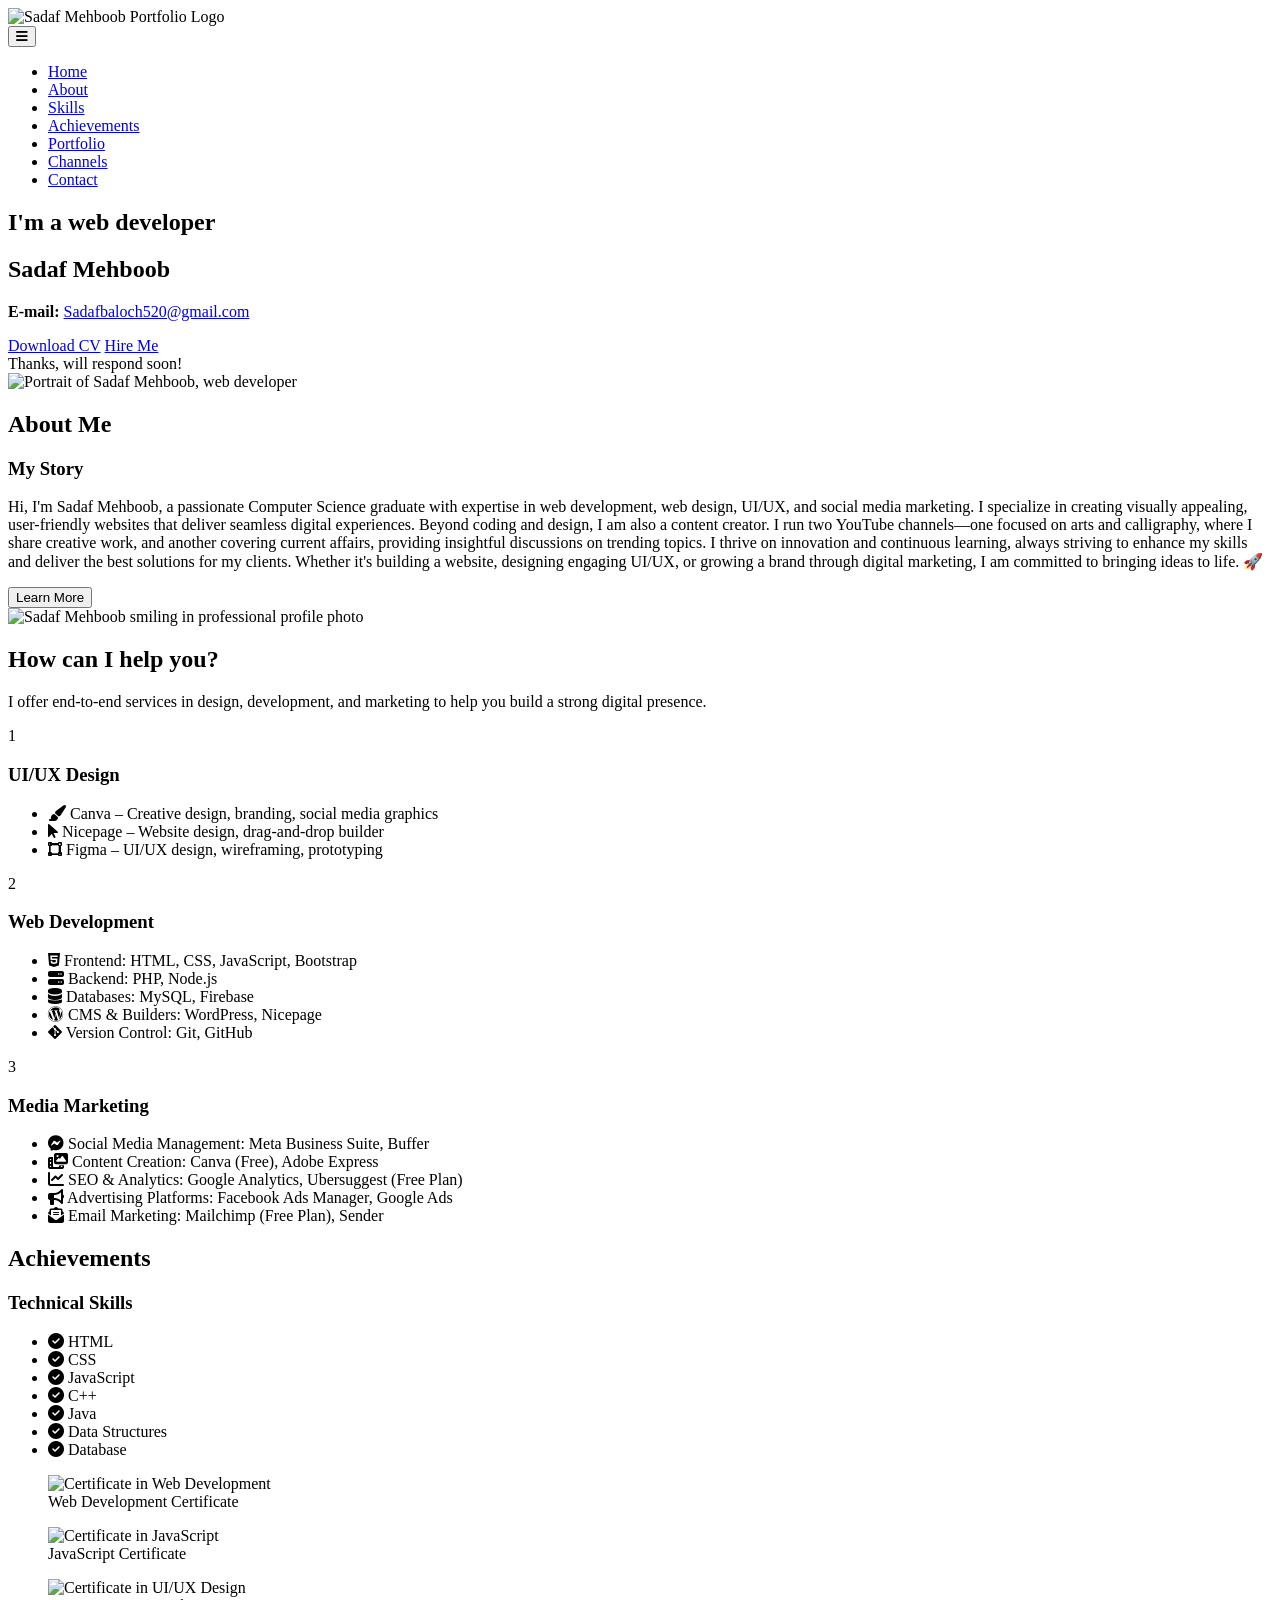
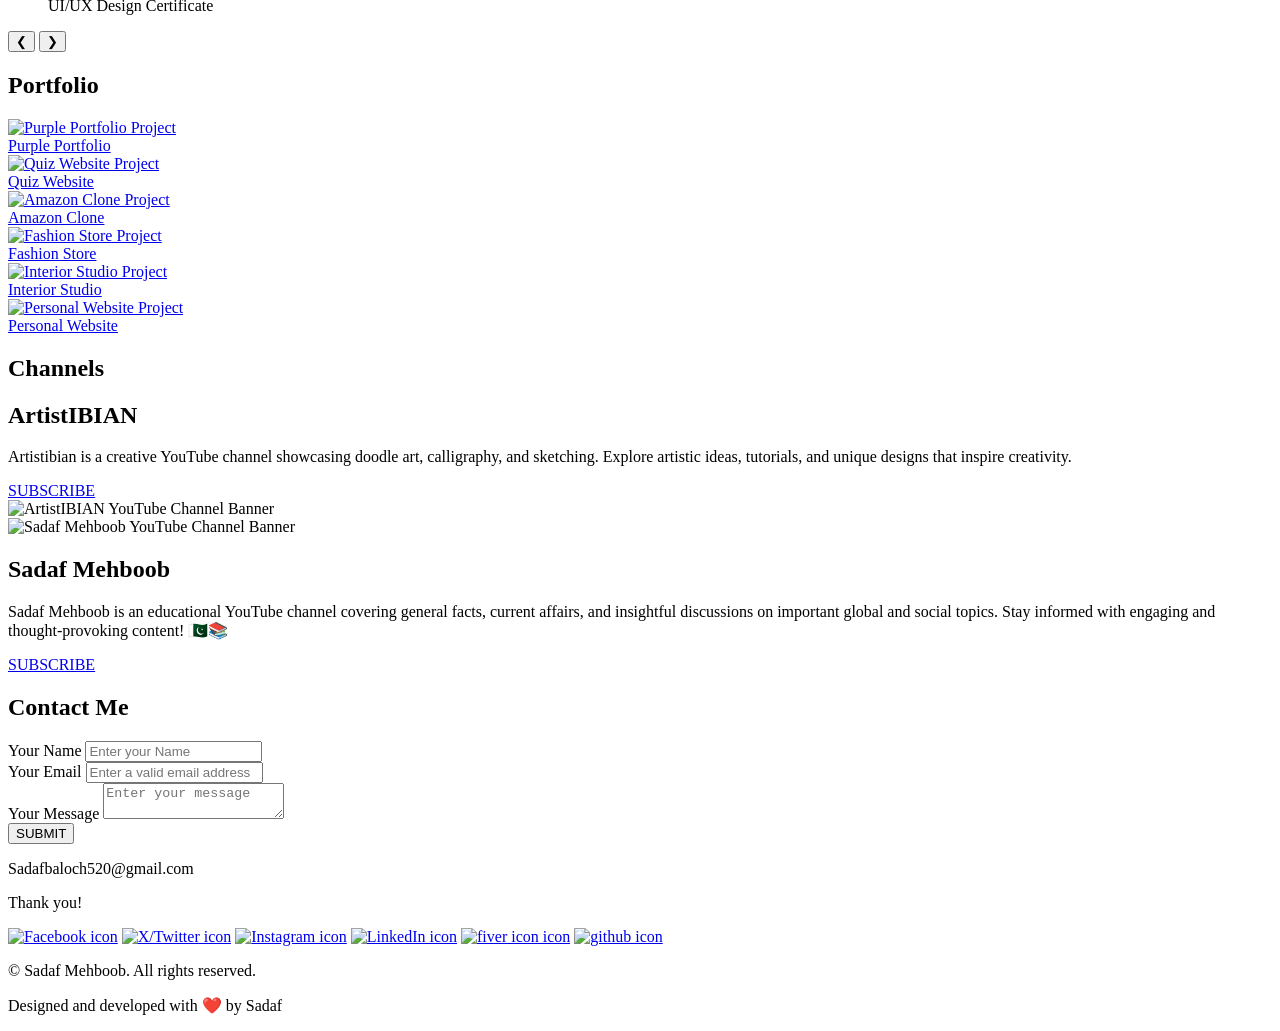
==== index.html @ 195a6747 "added index.html" ====
<!DOCTYPE html>
<html lang="en">
<head>
  <meta charset="UTF-8" />
  <meta name="viewport" content="width=device-width, initial-scale=1.0" />
  <meta name="description" content="Sadaf Mehboob's Portfolio - Web Developer & Content Creator">
  <title>Sadaf Mehboob | Web Developer Portfolio</title>
  <link rel="stylesheet" href="style.css" />
  <link rel="stylesheet" href="https://cdnjs.cloudflare.com/ajax/libs/font-awesome/6.5.0/css/all.min.css" />
  <script defer src="script.js"></script>
</head>


<body>

  <!-- Add this to your HTML (right before </body>) -->
<div class="sidebar-overlay" id="sidebarOverlay"></div>
  <header>
    <div class="logo">
      <img src="image/r1.png" alt="Sadaf Mehboob Portfolio Logo" />
    </div>

    <button class="menu-toggle" id="menu-toggle" aria-label="Toggle navigation menu">
      <i class="fas fa-bars" aria-hidden="true"></i>
    </button>

    <nav id="nav-menu" aria-label="Main navigation">
      <ul>
        <li><a href="#home">Home</a></li>
        <li><a href="#about">About</a></li>
        <li><a href="#service">Skills</a></li>
        <li><a href="#achievement">Achievements</a></li>
        <li><a href="#portfolio">Portfolio</a></li>
        <li><a href="#channels">Channels</a></li>
        <li><a href="#contact">Contact</a></li>
      </ul>
    </nav>
  </header>

  
  <main>
    <section class="home" id="home" aria-labelledby="home-heading">
      <div class="text">
        <h2 class="fade-in" id="home-heading">I'm a web developer</h2>
        <h1 class="slide-up">Sadaf Mehboob</h1>
        <p>
          <strong>E-mail:</strong>
          <a href="mailto:Sadafbaloch520@gmail.com">Sadafbaloch520@gmail.com</a>
        </p>
        <div class="buttons">
          <a href="https://drive.google.com/file/d/1F_ChG8HBXXWaFJiP2rU7dJ4JXoYZ5xSF/view?usp=drivesdk" class="btn" download aria-label="Download my CV">Download CV</a>
          <a href="mailto:Sadafbaloch520@gmail.com?subject=Hire Request&body=Hi Sadaf, I'd like to hire you!" class="btn" onclick="showThankYou()" aria-label="Hire me">Hire Me</a>
          <div class="thank-you-message" id="thankYouMessage" role="alert">Thanks, will respond soon!</div>
        </div>
      </div>
      <div class="image-container">
        <img src="image/sadaf3.jpg" alt="Portrait of Sadaf Mehboob, web developer" class="profile-img" />
      </div>
    </section>

    <section class="about-section" id="about" aria-labelledby="about-heading">
      <h2 id="about-heading">About Me</h2>
      <div class="about-container">
        <div class="about-text">
          <h3>My Story</h3>
          <p>
            Hi, I'm Sadaf Mehboob, a passionate Computer Science graduate with expertise in web development, web design, UI/UX, and social media marketing. 
            I specialize in creating visually appealing, user-friendly websites that deliver seamless digital experiences.
            Beyond coding and design, I am also a content creator. I run two YouTube channels—one focused on arts and calligraphy, where I share creative work, 
            and another covering current affairs, providing insightful discussions on trending topics.
            I thrive on innovation and continuous learning, always striving to enhance my skills and deliver the best solutions for my clients. 
            Whether it's building a website, designing engaging UI/UX, or growing a brand through digital marketing, 
            I am committed to bringing ideas to life. 🚀
          </p>
          <a href="learn.html" target="_blank" rel="noopener noreferrer">
            <button class="btn1" aria-expanded="false" aria-controls="more-about">Learn More</button>
          </a>
          <div id="more-about" hidden>
            <!-- Additional about content can go here -->
          </div>
        </div>

        <div class="image-container">
          <div class="blue-box" aria-hidden="true"></div>
          <div class="profile-image">
            <img src="image/sadaf4.jpg" alt="Sadaf Mehboob smiling in professional profile photo">
          </div>
        </div>
      </div>
    </section>

    <section class="services-section" id="service" aria-labelledby="services-heading">
      <h2 id="services-heading">How can I help you?</h2>
      <p>I offer end-to-end services in design, development, and marketing to help you build a strong digital presence.</p>
      <div class="services-container">
          
          <div class="service-box">
              <div class="service-number" aria-hidden="true">1</div>
              <div class="service-content">
                  <h3>UI/UX Design</h3>
                  <ul>
                      <li><i class="fas fa-paint-brush" aria-hidden="true"></i> Canva – Creative design, branding, social media graphics</li>
                      <li><i class="fas fa-mouse-pointer" aria-hidden="true"></i> Nicepage – Website design, drag-and-drop builder</li>
                      <li><i class="fas fa-vector-square" aria-hidden="true"></i> Figma – UI/UX design, wireframing, prototyping</li>
                  </ul>
              </div>
          </div>

          <div class="service-box">
              <div class="service-number" aria-hidden="true">2</div>
              <div class="service-content">
                  <h3>Web Development</h3>
                  <ul>
                      <li><i class="fab fa-html5" aria-hidden="true"></i> Frontend: HTML, CSS, JavaScript, Bootstrap</li>
                      <li><i class="fas fa-server" aria-hidden="true"></i> Backend: PHP, Node.js</li>
                      <li><i class="fas fa-database" aria-hidden="true"></i> Databases: MySQL, Firebase</li>
                      <li><i class="fab fa-wordpress" aria-hidden="true"></i> CMS & Builders: WordPress, Nicepage</li>
                      <li><i class="fab fa-git-alt" aria-hidden="true"></i> Version Control: Git, GitHub</li>
                  </ul>
              </div>
          </div>

          <div class="service-box">
              <div class="service-number" aria-hidden="true">3</div>
              <div class="service-content">
                  <h3>Media Marketing</h3>
                  <ul>
                      <li><i class="fab fa-facebook-messenger" aria-hidden="true"></i> Social Media Management: Meta Business Suite, Buffer</li>
                      <li><i class="fas fa-photo-video" aria-hidden="true"></i> Content Creation: Canva (Free), Adobe Express</li>
                      <li><i class="fas fa-chart-line" aria-hidden="true"></i> SEO & Analytics: Google Analytics, Ubersuggest (Free Plan)</li>
                      <li><i class="fas fa-bullhorn" aria-hidden="true"></i> Advertising Platforms: Facebook Ads Manager, Google Ads</li>
                      <li><i class="fas fa-envelope-open-text" aria-hidden="true"></i> Email Marketing: Mailchimp (Free Plan), Sender</li>
                  </ul>
              </div>
          </div>
      </div>
    </section>

    <section class="achievements-section" id="achievement" aria-labelledby="achievements-heading">
      <h2 id="achievements-heading">Achievements</h2>
      <div class="content">
        <div class="achievements-list">
          <h3>Technical Skills</h3>
          <ul>
            <li><i class="fas fa-check-circle" aria-hidden="true"></i> HTML</li>
            <li><i class="fas fa-check-circle" aria-hidden="true"></i> CSS</li>
            <li><i class="fas fa-check-circle" aria-hidden="true"></i> JavaScript</li>
            <li><i class="fas fa-check-circle" aria-hidden="true"></i> C++</li>
            <li><i class="fas fa-check-circle" aria-hidden="true"></i> Java</li>
            <li><i class="fas fa-check-circle" aria-hidden="true"></i> Data Structures</li>
            <li><i class="fas fa-check-circle" aria-hidden="true"></i> Database</li>
          </ul>
        </div>
        <div class="slider-container">
          <div class="slider">
            <figure>
              <img src="image/c1.jpg" class="slide" alt="Certificate in Web Development">
              <figcaption class="visually-hidden">Web Development Certificate</figcaption>
            </figure>
            <figure>
              <img src="image/c2.jpg" class="slide" alt="Certificate in JavaScript">
              <figcaption class="visually-hidden">JavaScript Certificate</figcaption>
            </figure>
            <figure>
              <img src="image/c7.jpg" class="slide" alt="Certificate in UI/UX Design">
              <figcaption class="visually-hidden">UI/UX Design Certificate</figcaption>
            </figure>
          </div>
          <button class="prev" onclick="prevSlide()" aria-label="Previous certificate">&#10094;</button>
          <button class="next" onclick="nextSlide()" aria-label="Next certificate">&#10095;</button>
        </div>
      </div>
    </section>

    <section class="portfolio" id="portfolio" aria-labelledby="portfolio-heading">
      <h1 id="portfolio-heading">Portfolio</h1>
      <div class="grid">
        <article class="card">
          <a href="https://github.com/sadafmehboob/purple-portfolio" target="_blank" rel="noopener noreferrer">
            <img src="image/purple.png" alt="Purple Portfolio Project">
            <div class="overlay">Purple Portfolio</div>
          </a>
        </article>
        <article class="card">
          <a href="https://github.com/sadafmehboob/quiz-website" target="_blank" rel="noopener noreferrer">
            <img src="image/quizwewb.png" alt="Quiz Website Project">
            <div class="overlay">Quiz Website</div>
          </a>
        </article>
        <article class="card">
          <a href="https://github.com/sadafmehboob/amazon-clone" target="_blank" rel="noopener noreferrer">
            <img src="image/jhjh688.jpg" alt="Amazon Clone Project">
            <div class="overlay">Amazon Clone</div>
          </a>
        </article>
        <article class="card">
          <a href="https://github.com/sadafmehboob/fashion-store" target="_blank" rel="noopener noreferrer">
            <img src="image/g4.jpg" alt="Fashion Store Project">
            <div class="overlay">Fashion Store</div>
          </a>
        </article>
        <article class="card">
          <a href="https://github.com/sadafmehboob/interior-studio" target="_blank" rel="noopener noreferrer">
            <img src="image/hh5.jpg" alt="Interior Studio Project">
            <div class="overlay">Interior Studio</div>
          </a>
        </article>
        <article class="card">
          <a href="https://github.com/sadafmehboob/personal-website" target="_blank" rel="noopener noreferrer">
            <img src="image/rr2.jpg" alt="Personal Website Project">
            <div class="overlay">Personal Website</div>
          </a>
        </article>
      </div>
    </section>

    <section class="channels-section" id="channels" aria-labelledby="channels-heading">
      <h1 id="channels-heading">Channels</h1>
      <div class="channels-container">
        <article class="channel-card channel-card1">
          <div class="channel-text">
            <h2>ArtistIBIAN</h2>
            <p>
              Artistibian is a creative YouTube channel showcasing doodle art, calligraphy, and sketching.
              Explore artistic ideas, tutorials, and unique designs that inspire creativity.
            </p>

            <div class="buttons1">
              <a href="https://youtube.com/@sadafmehboob6436?si=va51WU_YGeJVk69u" class="btn" target="_blank" rel="noopener noreferrer" aria-label="Subscribe to ArtistIBIAN on YouTube">SUBSCRIBE</a>
            </div>
          </div>
          
          <div class="channel-image">
            <img src="image/ibian.jpg" alt="ArtistIBIAN YouTube Channel Banner">
          </div>
          
        </article>
        
        <article class="channel-card channel-card2">
          <div class="channel-image">
            <img src="image/smyt.jpg" alt="Sadaf Mehboob YouTube Channel Banner">
          </div>
          <div class="channel-text">
            
            
            <h2>Sadaf Mehboob</h2>
            <p>
              Sadaf Mehboob is an educational YouTube channel covering general facts, current affairs, and
              insightful discussions on important global and social topics.
              <span class="highlight">Stay informed</span> with engaging and thought-provoking content! 🇵🇰📚
            </p>

            <div class="buttons2">
              <a href="https://youtube.com/@smsstudy1118?si=Sl0ovsmmuCOEKOkV" class="btn" target="_blank" rel="noopener noreferrer" aria-label="Subscribe to Sadaf Mehboob on YouTube">SUBSCRIBE</a>
            </div>
          </div>
          
        </article>
      </div>
    </section>

    <section class="contact-section" id="contact" aria-labelledby="contact-heading">
      <h1 id="contact-heading">Contact Me</h1>
      <form class="contact-form" id="contactForm" novalidate>
        <div class="form-group">
          <label for="name" class="visually-hidden">Your Name</label>
          <input type="text" id="name" name="name" placeholder="Enter your Name" required
                 minlength="2" maxlength="50"
                 pattern="[A-Za-z ]+"
                 title="Please enter only letters">
          <span class="error-message" id="nameError"></span>
        </div>
        
        <div class="form-group">
          <label for="email" class="visually-hidden">Your Email</label>
          <input type="email" id="email" name="email" placeholder="Enter a valid email address" required
                 pattern="[a-z0-9._%+-]+@[a-z0-9.-]+\.[a-z]{2,}$">
          <span class="error-message" id="emailError"></span>
        </div>
        
        <div class="form-group">
          <label for="message" class="visually-hidden">Your Message</label>
          <textarea id="message" name="message" placeholder="Enter your message" required
                    minlength="10" maxlength="500"></textarea>
          <span class="error-message" id="messageError"></span>
        </div>
        
        <button type="submit" class="btn">SUBMIT</button>
      </form>
      
      <div class="contact-info">
        <p class="email">Sadafbaloch520@gmail.com</p>
        <p class="thanks">Thank you!</p>
        <div class="social-icons">
          <a href="https://www.facebook.com/profile.php?id=61559149783757" target="_blank" rel="noopener noreferrer" aria-label="Facebook"><img src="image\icons8-facebook-logo-94.png" alt="Facebook icon"></a>
          <a href="https://twitter.com/yourprofile" target="_blank" rel="noopener noreferrer" aria-label="twitter"><img src="image\icons8-twitter-logo-94.png" alt="X/Twitter icon"></a>
          <a href="https://www.instagram.com/sadafmehboob2004?igsh=aWh6NWQxZXcyZXRh" target="_blank" rel="noopener noreferrer" aria-label="Instagram"><img src="image\icons8-instagram-logo-94.png" alt="Instagram icon"></a>
          <a href="https://linkedin.com/in/yourprofile" target="_blank" rel="noopener noreferrer" aria-label="LinkedIn"><img src="image\icons8-linkedin-logo-94.png" alt="LinkedIn icon"></a>
          <a href="https://www.fiverr.com/s/424rWGd" target="_blank" rel="noopener noreferrer" aria-label="fiver"><img src="image\icons8-fiverr-48.png" alt="fiver icon icon"></a>
          <a href="https://github.com/Sadafmehboob123" target="_blank" rel="noopener noreferrer" aria-label="github"><img src="image\icons8-github-logo-94.png" alt="github icon"></a>
        </div>
      </div>
    </section>
  </main>

  <footer>
    <p>&copy; <span id="currentYear"></span> Sadaf Mehboob. All rights reserved.</p>
    <p>Designed and developed with ❤️ by Sadaf</p>
  </footer>


  

</body>
</html>
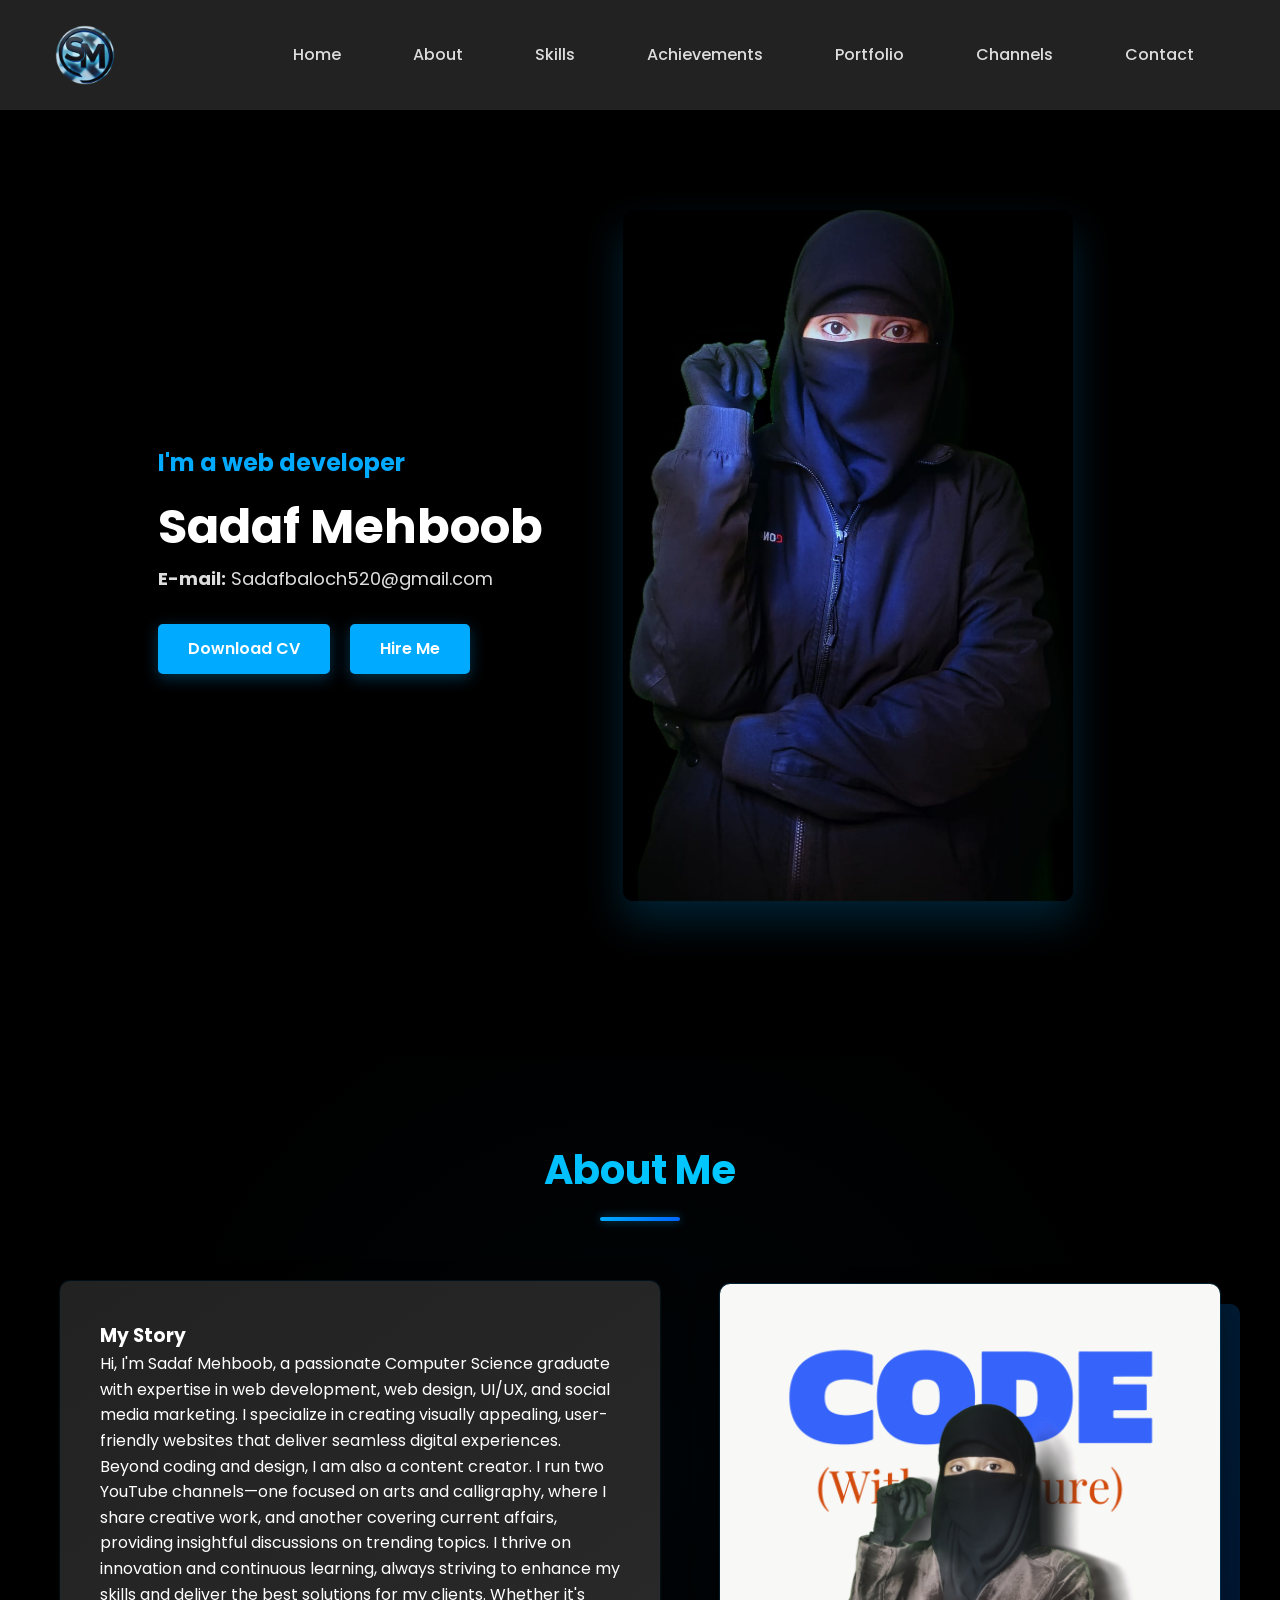
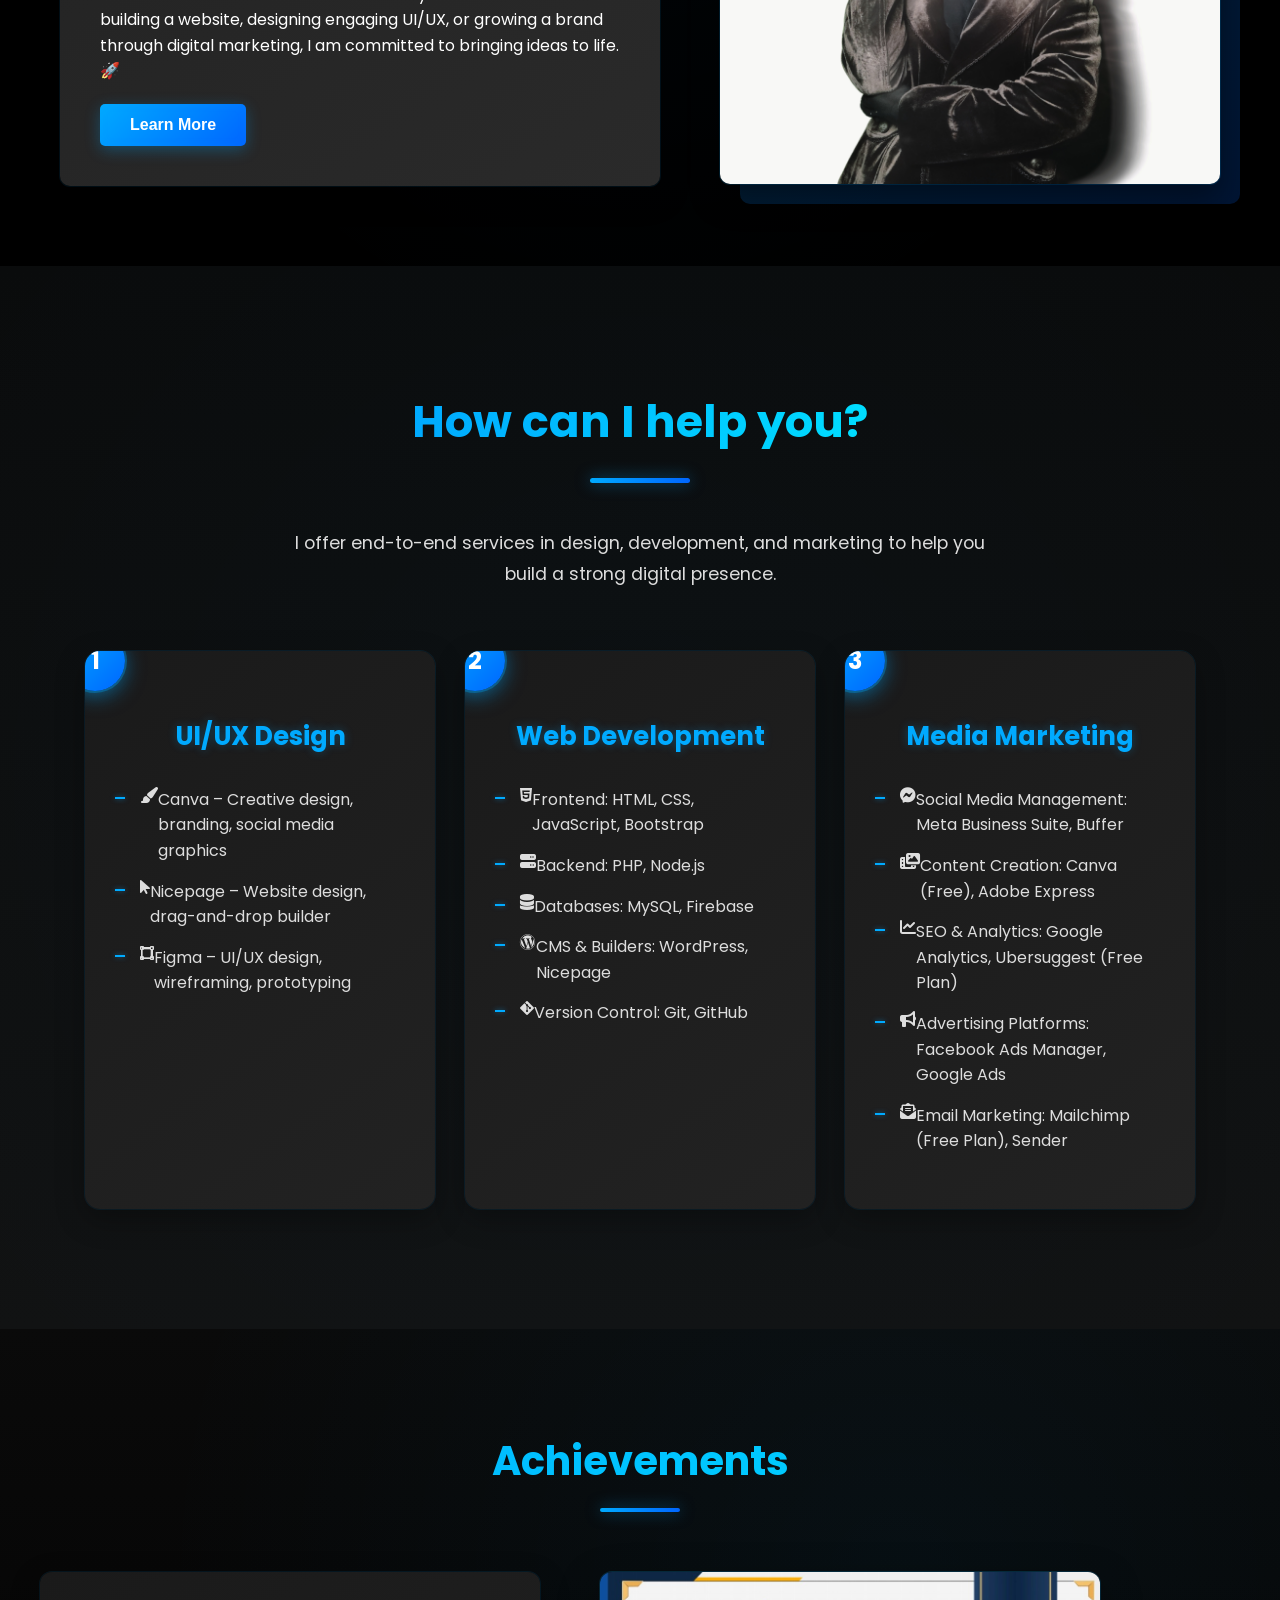
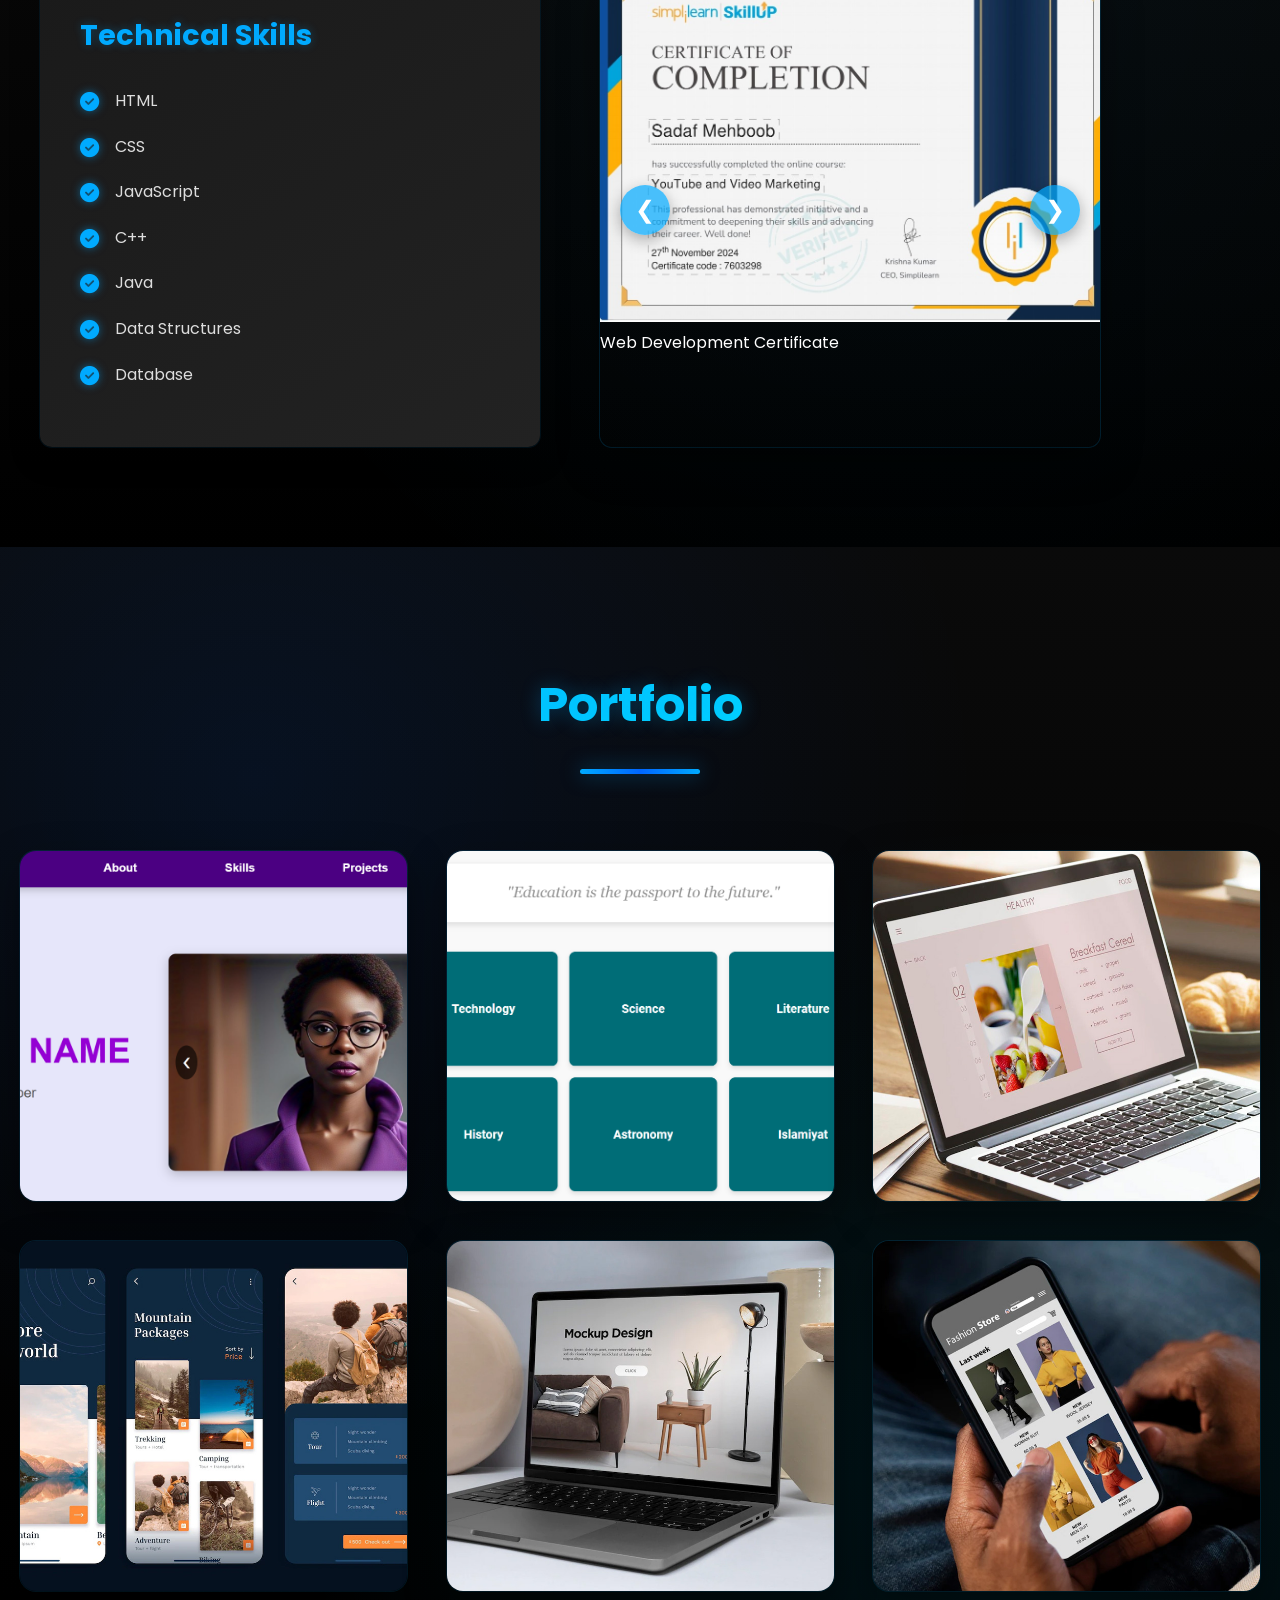
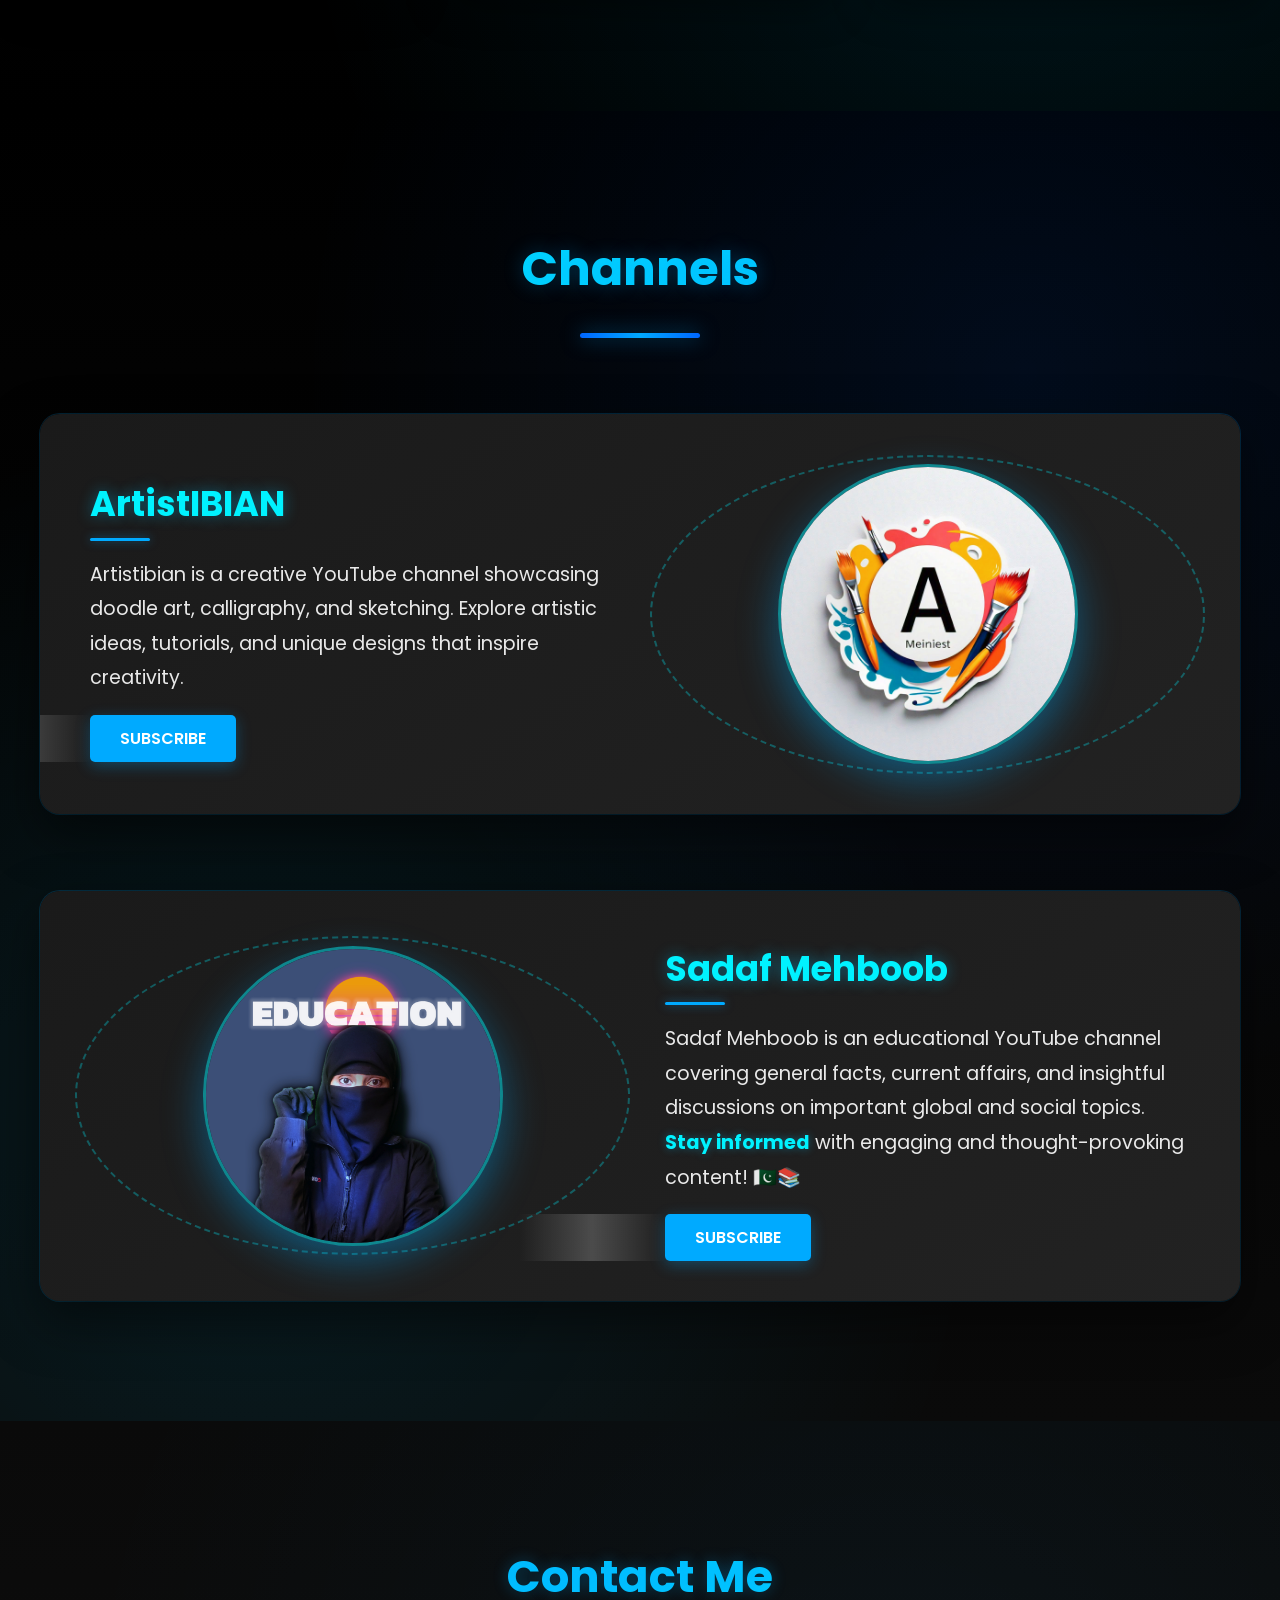
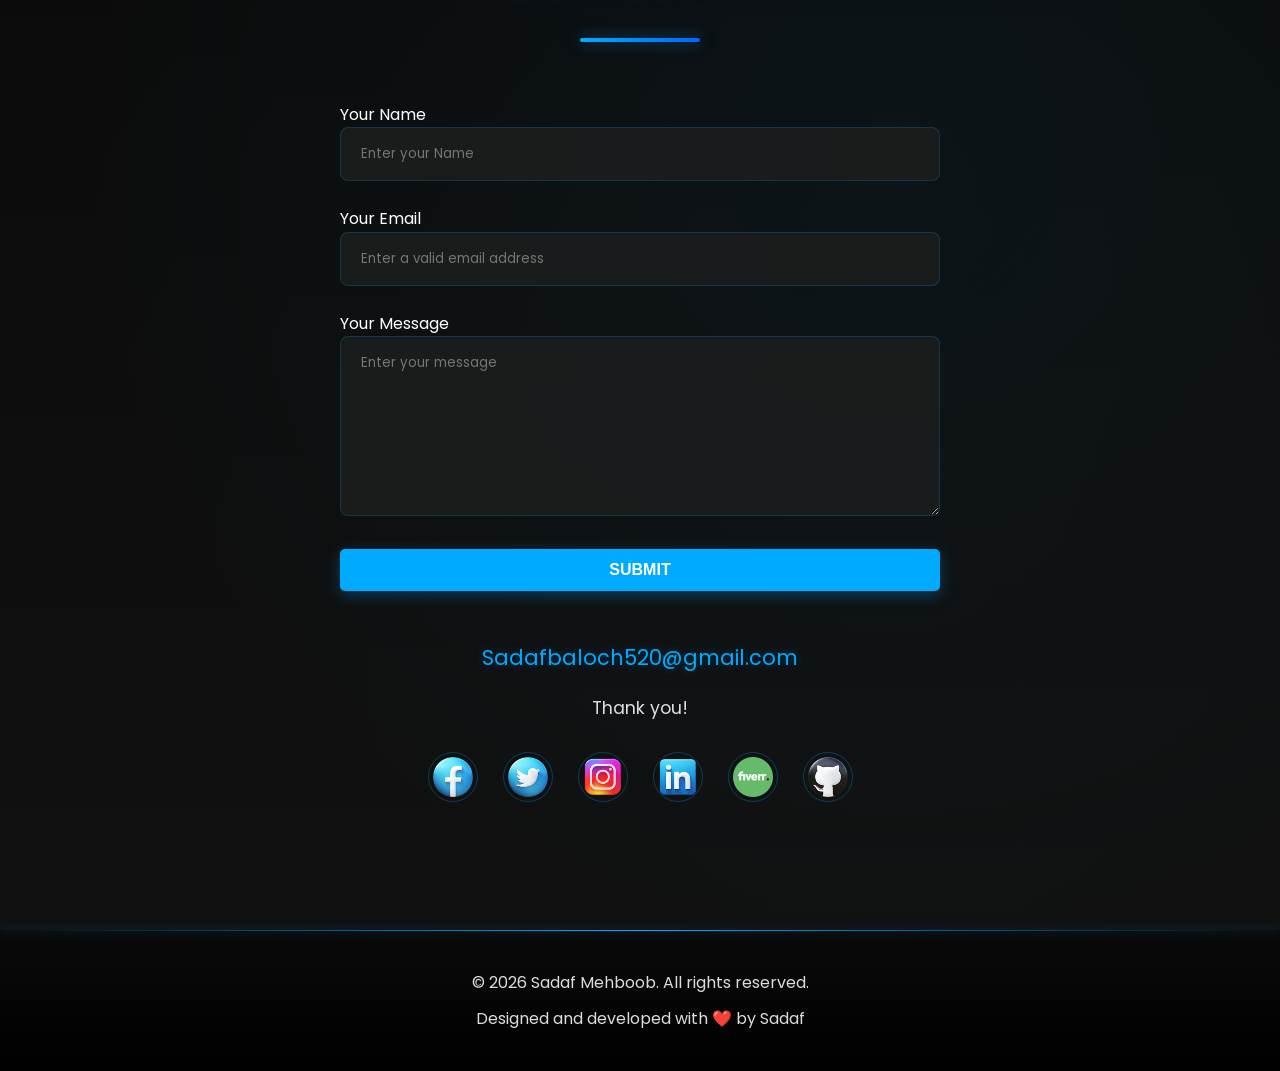
==== commit b8a8a3ac: "Update index.html" ====
--- a/index.html
+++ b/index.html
@@ -48,7 +48,7 @@
           <a href="mailto:Sadafbaloch520@gmail.com">Sadafbaloch520@gmail.com</a>
         </p>
         <div class="buttons">
-          <a href="https://drive.google.com/file/d/1F_ChG8HBXXWaFJiP2rU7dJ4JXoYZ5xSF/view?usp=drivesdk" class="btn" download aria-label="Download my CV">Download CV</a>
+          <a href="https://drive.google.com/file/d/1SIED33BZ4o6PPSJ7xlr8Lscuv1pGMfB4/view?usp=drive_link" class="btn" download aria-label="Download my CV">Download CV</a>
           <a href="mailto:Sadafbaloch520@gmail.com?subject=Hire Request&body=Hi Sadaf, I'd like to hire you!" class="btn" onclick="showThankYou()" aria-label="Hire me">Hire Me</a>
           <div class="thank-you-message" id="thankYouMessage" role="alert">Thanks, will respond soon!</div>
         </div>
@@ -317,3 +317,4 @@
 
 
 
+
--- a/style.css
+++ b/style.css
@@ -0,0 +1,2027 @@
+@import url('https://fonts.googleapis.com/css2?family=Poppins:wght@300;400;600;700&display=swap');
+
+/* ========================================================================== 
+   Global Styles & Reset
+   ========================================================================== */
+* {
+  margin: 0;
+  padding: 0;
+  box-sizing: border-box;
+}
+
+html {
+  scroll-behavior: smooth;
+}
+
+body {
+  font-family: 'Poppins', sans-serif;
+  background-color: #000;
+  color: #fff;
+  line-height: 1.6;
+}
+
+/* Links */
+a {
+  text-decoration: none;
+  color: inherit;
+}
+
+/* ==========================================================================
+   Header & Navigation
+   ========================================================================== */
+header {
+  display: flex;
+  justify-content: space-between;
+  align-items: center;
+  padding: 20px 50px;
+  background: #222;
+  position: fixed;
+  width: 100%;
+  top: 0;
+  z-index: 100;
+  box-shadow: 0 2px 10px rgba(0, 0, 0, 0.3);
+}
+
+.logo {
+  display: flex;
+  align-items: center;
+  transition: all 0.3s ease;
+  padding: 5px; /* Adds some spacing around logo */
+}
+
+.logo img {
+  height: 60px; /* Increased from 40px */
+  width: auto;
+  transition: all 0.4s ease;
+}
+
+.logo:hover {
+  transform: scale(1.1); /* Increased from 1.05 */
+}
+
+.logo:hover img {
+  filter: 
+    drop-shadow(0 0 10px #00aaff) /* Increased glow radius */
+    drop-shadow(0 0 15px rgba(0, 170, 255, 0.7)) /* Added second layer */
+    brightness(1.1); /* Slight brightness boost */
+  animation: logo-glow 1.5s infinite alternate; /* Pulsing effect */
+}
+
+/* Glow animation */
+@keyframes logo-glow {
+  from {
+    filter: 
+      drop-shadow(0 0 5px #00aaff)
+      brightness(1);
+  }
+  to {
+    filter: 
+      drop-shadow(0 0 15px #00aaff)
+      drop-shadow(0 0 20px rgba(0, 170, 255, 0.5))
+      brightness(1.15);
+  }
+}
+
+.logo::after {
+  content: '';
+  position: absolute;
+  top: -5px;
+  left: -5px;
+  right: -5px;
+  bottom: -5px;
+  border-radius: 50%;
+  background: rgba(0, 170, 255, 0.1);
+  z-index: -1;
+  opacity: 0;
+  transition: all 0.5s ease;
+}
+
+.logo:hover::after {
+  opacity: 1;
+  top: -10px;
+  left: -10px;
+  right: -10px;
+  bottom: -10px;
+  background: rgba(0, 170, 255, 0.15);
+}
+
+nav {
+  display: flex;
+  align-items: center;
+}
+
+nav ul {
+  list-style: none;
+  display: flex;
+  margin: 0;
+  padding: 0;
+}
+
+nav ul li {
+  margin: 0 15px;
+  position: relative;
+}
+
+nav ul li a {
+  color: #ddd;
+  padding: 10px 20px; /* Increased padding */
+  border-radius: 6px;
+  transition: all 0.4s cubic-bezier(0.25, 0.8, 0.25, 1);
+  position: relative;
+  font-weight: 500;
+  overflow: hidden; /* For glow effect */
+  border: 1px solid transparent; /* Prepare for border animation */
+}
+
+/* Glowing border effect */
+nav ul li a::before {
+  content: "";
+  position: absolute;
+  top: -2px;
+  left: -2px;
+  right: -2px;
+  bottom: -2px;
+  border: 2px solid transparent;
+  border-radius: 8px; /* Slightly larger than element */
+  z-index: -1;
+  opacity: 0;
+  transition: all 0.4s ease;
+}
+
+/* Hover effects */
+nav ul li a:hover {
+  color: #00aaff;
+  text-shadow: 0 0 8px rgba(0, 170, 255, 0.5);
+  transform: translateY(-2px);
+}
+
+nav ul li a:hover::before {
+  opacity: 1;
+  border-color: #00aaff;
+  box-shadow: 
+    0 0 10px rgba(0, 170, 255, 0.8),
+    0 0 20px rgba(0, 170, 255, 0.4);
+  animation: border-glow 1.5s infinite alternate;
+}
+
+/* Underline animation (kept your original) */
+nav ul li a::after {
+  content: "";
+  position: absolute;
+  bottom: -5px;
+  left: 0;
+  width: 100%;
+  height: 2px;
+  background-color: #00aaff;
+  transform: scaleX(0);
+  transform-origin: bottom right;
+  transition: transform 0.3s ease-out;
+}
+
+nav ul li a:hover::after {
+  transform: scaleX(1);
+  transform-origin: bottom left;
+}
+
+/* Glow animation */
+@keyframes border-glow {
+  0% {
+    box-shadow: 
+      0 0 10px rgba(0, 170, 255, 0.8),
+      0 0 20px rgba(0, 170, 255, 0.4);
+  }
+  100% {
+    box-shadow: 
+      0 0 15px rgba(0, 170, 255, 1),
+      0 0 30px rgba(0, 170, 255, 0.6);
+  }
+}
+
+/* Active state */
+nav ul li a.active {
+  color: #00aaff;
+  border: 1px solid #00aaff;
+}
+
+nav ul li a.active::before {
+  opacity: 1;
+  border-color: #00aaff;
+  box-shadow: 
+    0 0 10px rgba(0, 170, 255, 0.8),
+    0 0 20px rgba(0, 170, 255, 0.4);
+}
+/* Hamburger Menu Toggle - Enhanced */
+.menu-toggle {
+  display: none; /* Hidden by default on desktop */
+  order: 3;
+  font-size: 28px;
+  color: #fff;
+  margin-left: auto; /* Pushes to far right */
+  cursor: pointer;
+  z-index: 101;
+  background: transparent;
+  border: none;
+  padding: 10px;
+  transition: all 0.4s cubic-bezier(0.25, 0.8, 0.25, 1);
+  position: relative;
+  overflow: hidden; /* For glow effect */
+}
+
+/* Glow effect on hover */
+.menu-toggle::before {
+  content: '';
+  position: absolute;
+  top: 0;
+  left: 0;
+  width: 100%;
+  height: 100%;
+  background: rgba(0, 170, 255, 0.1);
+  border-radius: 50%;
+  transform: scale(0);
+  opacity: 0;
+  transition: all 0.4s ease;
+}
+
+.menu-toggle:hover {
+  color: #00aaff;
+  transform: scale(1.1);
+  text-shadow: 0 0 10px rgba(0, 170, 255, 0.5);
+}
+
+.menu-toggle:hover::before {
+  transform: scale(1);
+  opacity: 1;
+}
+
+.menu-toggle.active {
+  color: #00aaff;
+  transform: rotate(90deg) scale(1.1);
+}
+
+/* Pulse animation when active */
+.menu-toggle.active::after {
+  content: '';
+  position: absolute;
+  top: -5px;
+  left: -5px;
+  right: -5px;
+  bottom: -5px;
+  border: 2px solid rgba(0, 170, 255, 0.3);
+  border-radius: 50%;
+  animation: pulse 1.5s infinite;
+}
+
+@keyframes pulse {
+  0% {
+    transform: scale(0.8);
+    opacity: 0.7;
+  }
+  70% {
+    transform: scale(1.1);
+    opacity: 0.3;
+  }
+  100% {
+    transform: scale(1.2);
+    opacity: 0;
+  }
+}
+
+/* Mobile styles */
+@media (max-width: 768px) {
+  .menu-toggle {
+    display: block; /* Show on mobile */
+  }
+  
+  /* Ensure proper spacing */
+  .menu-toggle {
+    margin-right: 15px;
+  }
+}
+
+/* Add these styles to your CSS */
+.sidebar-overlay {
+  position: fixed;
+  top: 0;
+  right: -100%;
+  width: 280px;
+  height: 100vh;
+  background: #222;
+  z-index: 99;
+  transition: right 0.3s ease;
+  box-shadow: -5px 0 15px rgba(0,0,0,0.3);
+  overflow-y: auto;
+}
+
+.sidebar-overlay.active {
+  right: 0;
+}
+
+.sidebar-overlay ul {
+  list-style: none;
+  padding: 70px 20px 20px;
+}
+
+.sidebar-overlay li {
+  margin: 15px 0;
+}
+
+.sidebar-overlay a {
+  color: #ddd;
+  padding: 10px;
+  display: block;
+  border-radius: 4px;
+  transition: all 0.3s ease;
+}
+
+.sidebar-overlay a:hover {
+  color: #00aaff;
+  background: rgba(0,170,255,0.1);
+}
+
+/* Adjust header z-index to stay above sidebar */
+header {
+  z-index: 100;
+}
+
+/* Hide regular nav on mobile */
+@media (min-width: 769px) {
+  .sidebar-overlay {
+    display: none;
+  }
+}
+
+@media (max-width: 768px) {
+  nav ul {
+    display: none;
+  }
+}
+
+/* ==========================================================================
+   Home Section (Hero)
+   ========================================================================== */
+.home {
+  display: flex;
+  align-items: center;
+  justify-content: center;
+  min-height: 100vh;
+  padding: 150px 50px;
+  gap: 80px;
+  margin-top: 60px;
+}
+
+.home .text {
+  max-width: 600px;
+  text-align: left;
+  animation: fadeIn 1s ease-out;
+}
+
+.home .text h2 {
+  font-size: 24px;
+  color: #00aaff;
+  margin-bottom: 15px;
+}
+
+.home .text h1 {
+  font-size: 48px;
+  margin: 10px 0;
+  line-height: 1.2;
+  animation: slideUp 1s ease-out;
+}
+
+.home .text p {
+  font-size: 18px;
+  margin-bottom: 30px;
+  color: #ddd;
+}
+
+.buttons {
+  display: flex;
+  gap: 20px;
+  flex-wrap: wrap;
+}
+
+.btn {
+  background: #00aaff;
+  color: #fff;
+  padding: 12px 30px;
+  font-size: 1rem;
+  border-radius: 5px;
+  border: none;
+  cursor: pointer;
+  transition: all 0.3s ease;
+  position: relative;
+  overflow: hidden;
+  font-weight: 600;
+  box-shadow: 0 4px 15px rgba(0, 170, 255, 0.3);
+}
+
+.btn:hover {
+  background: #0088cc;
+  box-shadow: 0 6px 20px rgba(0, 170, 255, 0.4);
+  transform: translateY(-3px);
+}
+
+.btn:active {
+  transform: translateY(1px);
+}
+
+.btn::after {
+  content: '';
+  position: absolute;
+  top: 0;
+  left: -100%;
+  width: 100%;
+  height: 100%;
+  background: linear-gradient(90deg, transparent, rgba(255, 255, 255, 0.2), transparent);
+  transition: 0.5s;
+}
+
+.btn:hover::after {
+  left: 100%;
+}
+
+.profile-img {
+  max-width: 450px;
+  width: 100%;
+  border-radius: 10px;
+  box-shadow: 0 20px 40px rgba(0, 170, 255, 0.2);
+  animation: fadeIn 1s ease-out;
+  transition: transform 0.5s ease;
+}
+
+.profile-img:hover {
+  transform: scale(1.03);
+}
+
+.thank-you-message {
+  display: none;
+  margin-top: 15px;
+  color: #00aaff;
+  font-weight: bold;
+  animation: fadeIn 0.5s ease-out;
+}
+
+/* ==========================================================================
+   Responsive About Section with Glowing Cards
+   ========================================================================== */
+   .about-section {
+    padding: 80px 20px;
+    max-width: 1200px;
+    margin: 0 auto;
+    position: relative;
+    overflow: hidden;
+  }
+  
+  .about-section::before {
+    content: '';
+    position: absolute;
+    top: 0;
+    left: 0;
+    width: 100%;
+    height: 100%;
+    background: radial-gradient(circle at center, rgba(0,170,255,0.03) 0%, transparent 70%);
+    z-index: -1;
+  }
+  
+  .about-section h2 {
+    font-size: clamp(1.8rem, 5vw, 2.5rem); /* Responsive font size */
+    text-align: center;
+    margin-bottom: clamp(40px, 5vw, 60px); /* Responsive spacing */
+    background: linear-gradient(90deg, #00aaff, #00ddff);
+    -webkit-background-clip: text;
+    background-clip: text;
+    color: transparent;
+  }
+  
+  .about-section h2::after {
+    content: '';
+    display: block;
+    width: clamp(60px, 10vw, 80px); /* Responsive width */
+    height: 4px;
+    background: linear-gradient(90deg, #00aaff, #0066ff);
+    margin: clamp(10px, 3vw, 15px) auto; /* Responsive margin */
+    border-radius: 2px;
+    box-shadow: 0 0 10px rgba(0, 170, 255, 0.5);
+  }
+  
+  .about-container {
+    display: flex;
+    flex-direction: column; /* Stack on mobile by default */
+    align-items: center;
+    gap: 40px;
+  }
+  
+  /* Text Card */
+  .about-text {
+    width: 100%;
+    max-width: 600px;
+    background: linear-gradient(145deg, #222, #2a2a2a);
+    padding: clamp(25px, 5vw, 40px); /* Responsive padding */
+    border-radius: 10px;
+    box-shadow: 
+      0 10px 30px rgba(0, 0, 0, 0.3),
+      0 0 0 1px rgba(0, 170, 255, 0.1);
+    transform: translateX(-50px);
+    opacity: 0;
+    animation: slideInFromLeft 1s ease-out 0.3s forwards;
+    transition: all 0.4s ease;
+  }
+  
+  /* Image Card Container */
+  .image-container {
+    width: 100%;
+    max-width: 500px;
+    position: relative;
+    transform: translateX(50px);
+    opacity: 0;
+    animation: slideInFromRight 1s ease-out 0.3s forwards;
+  }
+  
+  .blue-box {
+    position: absolute;
+    width: 90%; /* Slightly smaller on mobile */
+    height: 90%;
+    background: linear-gradient(135deg, #00aaff, #0066ff);
+    border-radius: 10px;
+    top: 15px;
+    left: 15px;
+    z-index: 1;
+    opacity: 0.2;
+    transition: all 0.4s ease;
+  }
+  
+  .profile-image {
+    position: relative;
+    z-index: 2;
+    border-radius: 10px;
+    overflow: hidden;
+    box-shadow: 
+      0 15px 30px rgba(0, 0, 0, 0.4),
+      0 0 0 1px rgba(0, 170, 255, 0.2);
+    transition: all 0.4s ease;
+  }
+  
+  .profile-image img {
+    width: 100%;
+    display: block;
+    transition: all 0.4s ease;
+  }
+  
+  /* Hover Effects */
+  @media (hover: hover) { /* Only apply hover effects on devices that support them */
+    .about-text:hover {
+      transform: translateY(-8px) translateX(0);
+      box-shadow: 
+        0 15px 40px rgba(0, 170, 255, 0.2),
+        0 0 0 1px rgba(0, 170, 255, 0.3);
+    }
+  
+    .image-container:hover .profile-image {
+      transform: translateY(-8px);
+      box-shadow: 
+        0 20px 40px rgba(0, 170, 255, 0.3),
+        0 0 0 2px rgba(0, 170, 255, 0.3);
+    }
+  
+    .image-container:hover .blue-box {
+      opacity: 0.3;
+      transform: translate(8px, 8px);
+    }
+  
+    .profile-image:hover img {
+      transform: scale(1.05);
+    }
+  }
+  
+  /* Button */
+  .btn1 {
+    background: linear-gradient(135deg, #00aaff, #0066ff);
+    color: #fff;
+    padding: clamp(10px, 3vw, 12px) clamp(20px, 5vw, 30px); /* Responsive padding */
+    border: none;
+    border-radius: 5px;
+    cursor: pointer;
+    transition: all 0.3s ease;
+    font-weight: 600;
+    font-size: clamp(0.9rem, 3vw, 1rem); /* Responsive font size */
+    box-shadow: 
+      0 4px 15px rgba(0, 170, 255, 0.3),
+      0 0 10px rgba(0, 170, 255, 0.1) inset;
+    display: inline-block;
+    margin-top: 20px;
+  }
+  
+  /* Tablet and Desktop Layout */
+  @media (min-width: 768px) {
+    .about-container {
+      flex-direction: row; /* Side by side on larger screens */
+      align-items: center;
+      justify-content: center;
+      gap: 60px;
+    }
+  
+    .about-text {
+      min-width: 300px;
+    }
+  
+    .blue-box {
+      width: 100%;
+      height: 100%;
+      top: 20px;
+      left: 20px;
+    }
+  }
+  
+  /* Animations */
+  @keyframes slideInFromLeft {
+    to {
+      transform: translateX(0);
+      opacity: 1;
+    }
+  }
+  
+  @keyframes slideInFromRight {
+    to {
+      transform: translateX(0);
+      opacity: 1;
+    }
+  }
+/* ==========================================================================
+   Enhanced Services Section with Glow Effects
+   ========================================================================== */
+   .services-section {
+    padding: 120px 20px;
+    background: linear-gradient(to bottom, #0a0a0a, #111);
+    text-align: center;
+    position: relative;
+    overflow: hidden;
+  }
+  
+  .services-section::before {
+    content: '';
+    position: absolute;
+    top: -50%;
+    left: -50%;
+    width: 200%;
+    height: 200%;
+    background: radial-gradient(circle, rgba(0,170,255,0.03) 0%, transparent 70%);
+    z-index: 0;
+  }
+  
+  .services-section h2 {
+    font-size: 2.8rem;
+    margin-bottom: 25px;
+    position: relative;
+    display: inline-block;
+    background: linear-gradient(90deg, #00aaff, #00ddff);
+    -webkit-background-clip: text;
+    background-clip: text;
+    color: transparent;
+    opacity: 0;
+    animation: fadeInDown 0.8s 0.2s ease-out forwards;
+  }
+  
+  @keyframes fadeInDown {
+    from {
+      opacity: 0;
+      transform: translateY(-30px);
+    }
+    to {
+      opacity: 1;
+      transform: translateY(0);
+    }
+  }
+  
+  .services-section h2::after {
+    content: '';
+    display: block;
+    width: 100px;
+    height: 5px;
+    background: linear-gradient(90deg, #00aaff, #0066ff);
+    margin: 20px auto;
+    border-radius: 5px;
+    box-shadow: 0 0 15px rgba(0, 170, 255, 0.5);
+    transform: scaleX(0);
+    transform-origin: center;
+    animation: scaleIn 0.8s 0.5s cubic-bezier(0.68, -0.55, 0.265, 1.55) forwards;
+  }
+  
+  @keyframes scaleIn {
+    from {
+      transform: scaleX(0);
+    }
+    to {
+      transform: scaleX(1);
+    }
+  }
+  
+  .services-section p {
+    max-width: 700px;
+    margin: 0 auto 60px;
+    color: #ddd;
+    font-size: 1.1rem;
+    line-height: 1.8;
+    opacity: 0;
+    animation: fadeIn 0.8s 0.7s ease-out forwards;
+  }
+  
+  .services-container {
+    display: flex;
+    justify-content: center;
+    gap: 30px;
+    flex-wrap: wrap;
+    max-width: 1200px;
+    margin: 0 auto;
+    position: relative;
+    z-index: 1;
+  }
+  
+  /* Glowing Service Cards */
+  .service-box {
+    background: linear-gradient(145deg, #1a1a1a, #222);
+    border-radius: 15px;
+    padding: 40px 30px;
+    width: 350px;
+    position: relative;
+    box-shadow: 
+      0 10px 30px rgba(0, 0, 0, 0.3),
+      0 0 0 1px rgba(0, 170, 255, 0.1);
+    transition: all 0.6s cubic-bezier(0.23, 1, 0.32, 1);
+    opacity: 0;
+    transform: translateY(30px);
+    animation: fadeInUp 0.8s ease-out forwards;
+    overflow: hidden;
+    z-index: 1;
+  }
+  
+  .service-box::before {
+    content: '';
+    position: absolute;
+    top: 0;
+    left: 0;
+    width: 100%;
+    height: 100%;
+    background: linear-gradient(135deg, rgba(0,170,255,0.1), transparent);
+    z-index: -1;
+    opacity: 0;
+    transition: opacity 0.6s;
+  }
+  
+  .service-box:nth-child(1) { animation-delay: 0.3s; }
+  .service-box:nth-child(2) { animation-delay: 0.6s; }
+  .service-box:nth-child(3) { animation-delay: 0.9s; }
+  
+  .service-box:hover {
+    transform: translateY(-15px) scale(1.02);
+    box-shadow: 
+      0 20px 50px rgba(0, 170, 255, 0.3),
+      0 0 0 1px rgba(0, 170, 255, 0.2);
+  }
+  
+  .service-box:hover::before {
+    opacity: 1;
+  }
+  
+  /* Glowing Number Badge */
+  .service-number {
+    position: absolute;
+    top: -20px;
+    left: -20px;
+    width: 60px;
+    height: 60px;
+    background: linear-gradient(135deg, #00aaff, #0066ff);
+    color: white;
+    border-radius: 50%;
+    display: flex;
+    align-items: center;
+    justify-content: center;
+    font-weight: bold;
+    font-size: 1.5rem;
+    box-shadow: 
+      0 5px 20px rgba(0, 170, 255, 0.5),
+      0 0 0 2px rgba(0, 170, 255, 0.3);
+    z-index: 2;
+    transition: all 0.6s ease;
+  }
+  
+  .service-box:hover .service-number {
+    transform: scale(1.1) rotate(15deg);
+    box-shadow: 
+      0 8px 25px rgba(0, 170, 255, 0.8),
+      0 0 0 3px rgba(0, 170, 255, 0.4);
+  }
+  
+  /* Content Styling */
+  .service-content h3 {
+    font-size: 1.6rem;
+    margin: 25px 0;
+    color: #00aaff;
+    text-shadow: 0 0 10px rgba(0, 170, 255, 0.3);
+    transition: all 0.4s ease;
+  }
+  
+  .service-box:hover .service-content h3 {
+    text-shadow: 0 0 15px rgba(0, 170, 255, 0.5);
+  }
+  
+  .service-content ul {
+    list-style: none;
+    text-align: left;
+    margin-top: 30px;
+  }
+  
+  .service-content ul li {
+    margin-bottom: 15px;
+    display: flex;
+    align-items: flex-start;
+    color: #ddd;
+    position: relative;
+    padding-left: 25px;
+  }
+  
+  .service-content ul li::before {
+    content: '';
+    position: absolute;
+    left: 0;
+    top: 10px;
+    width: 10px;
+    height: 2px;
+    background: #00aaff;
+    box-shadow: 0 0 5px rgba(0, 170, 255, 0.5);
+  }
+  
+  /* Continuous Glow Pulse */
+  @keyframes glowPulse {
+    0%, 100% {
+      box-shadow: 
+        0 5px 20px rgba(0, 170, 255, 0.3),
+        0 0 0 1px rgba(0, 170, 255, 0.1);
+    }
+    50% {
+      box-shadow: 
+        0 5px 30px rgba(0, 170, 255, 0.6),
+        0 0 0 1px rgba(0, 170, 255, 0.2);
+    }
+  }
+  
+  .service-box.glow {
+    animation: glowPulse 3s infinite ease-in-out;
+  }
+  
+  /* Responsive Design */
+  @media (max-width: 768px) {
+    .services-section {
+      padding: 80px 20px;
+    }
+    
+    .services-container {
+      gap: 40px;
+    }
+    
+    .service-box {
+      width: 100%;
+      max-width: 400px;
+    }
+  }
+  
+  @media (max-width: 480px) {
+    .services-section h2 {
+      font-size: 2.2rem;
+    }
+    
+    .service-number {
+      width: 50px;
+      height: 50px;
+      font-size: 1.3rem;
+    }
+  }
+
+/* ==========================================================================
+   Enhanced Achievements Section with Glow Effects
+   ========================================================================== */
+   .achievements-section {
+    padding: clamp(60px, 8vw, 100px) 20px;
+    background: linear-gradient(to bottom, #0a0a0a, #000);
+    position: relative;
+    overflow: hidden;
+  }
+  
+  .achievements-section::before {
+    content: '';
+    position: absolute;
+    top: 0;
+    left: 0;
+    width: 100%;
+    height: 100%;
+    background: radial-gradient(circle at 70% 30%, rgba(0,170,255,0.05) 0%, transparent 70%);
+    z-index: 0;
+  }
+  
+  .achievements-section h2 {
+    font-size: clamp(1.8rem, 5vw, 2.5rem);
+    text-align: center;
+    margin-bottom: clamp(30px, 5vw, 60px);
+    position: relative;
+    background: linear-gradient(90deg, #00aaff, #00ddff);
+    -webkit-background-clip: text;
+    background-clip: text;
+    color: transparent;
+    animation: textGlow 3s infinite alternate;
+  }
+  
+  @keyframes textGlow {
+    0% { text-shadow: 0 0 10px rgba(0,170,255,0.3); }
+    100% { text-shadow: 0 0 20px rgba(0,170,255,0.7); }
+  }
+  
+  .achievements-section h2::after {
+    content: '';
+    display: block;
+    width: clamp(60px, 10vw, 80px);
+    height: 4px;
+    background: linear-gradient(90deg, #00aaff, #0066ff);
+    margin: clamp(10px, 3vw, 15px) auto;
+    border-radius: 2px;
+    box-shadow: 0 0 15px rgba(0,170,255,0.5);
+    transform: scaleX(0);
+    transform-origin: center;
+    animation: scaleIn 0.8s 0.3s cubic-bezier(0.68, -0.55, 0.265, 1.55) forwards;
+  }
+  
+  @keyframes scaleIn {
+    to { transform: scaleX(1); }
+  }
+  
+  /* Content Layout */
+  .content {
+    display: flex;
+    flex-direction: column;
+    align-items: center;
+    gap: 40px;
+    max-width: 1200px;
+    margin: 0 auto;
+  }
+  
+  /* Glowing Achievements List */
+  .achievements-list {
+    width: 100%;
+    max-width: 500px;
+    background: linear-gradient(145deg, #1a1a1a, #222);
+    padding: clamp(25px, 5vw, 40px);
+    border-radius: 12px;
+    box-shadow: 
+      0 10px 30px rgba(0,0,0,0.3),
+      0 0 0 1px rgba(0,170,255,0.1);
+    transform: translateY(50px);
+    opacity: 0;
+    animation: fadeInUp 0.8s 0.3s ease-out forwards;
+    transition: all 0.5s cubic-bezier(0.23, 1, 0.32, 1);
+    position: relative;
+    overflow: hidden;
+    z-index: 1;
+  }
+  
+  .achievements-list::before {
+    content: '';
+    position: absolute;
+    top: 0;
+    left: 0;
+    width: 100%;
+    height: 100%;
+    background: linear-gradient(135deg, rgba(0,170,255,0.1), transparent);
+    z-index: -1;
+    opacity: 0;
+    transition: opacity 0.5s;
+  }
+  
+  .achievements-list:hover {
+    transform: translateY(-5px);
+    box-shadow: 
+      0 15px 40px rgba(0,170,255,0.2),
+      0 0 0 1px rgba(0,170,255,0.3);
+  }
+  
+  .achievements-list:hover::before {
+    opacity: 1;
+  }
+  
+  .achievements-list h3 {
+    font-size: clamp(1.5rem, 4vw, 1.8rem);
+    margin-bottom: clamp(20px, 3vw, 30px);
+    color: #00aaff;
+    text-shadow: 0 0 10px rgba(0,170,255,0.3);
+  }
+  
+  .achievements-list ul {
+    list-style: none;
+  }
+  
+  .achievements-list li {
+    margin-bottom: clamp(15px, 3vw, 20px);
+    padding-left: 35px;
+    position: relative;
+    color: #ddd;
+    font-size: clamp(0.9rem, 3vw, 1rem);
+    line-height: 1.6;
+  }
+  
+  .achievements-list li i {
+    position: absolute;
+    left: 0;
+    top: 5px;
+    color: #00aaff;
+    font-size: 1.2rem;
+    text-shadow: 0 0 8px rgba(0,170,255,0.5);
+  }
+  
+  /* Glowing Slider Container */
+  .slider-container {
+    width: 100%;
+    max-width: 500px;
+    position: relative;
+    border-radius: 12px;
+    overflow: hidden;
+    box-shadow: 
+      0 15px 40px rgba(0,0,0,0.4),
+      0 0 0 1px rgba(0,170,255,0.2);
+    transform: translateY(50px);
+    opacity: 0;
+    animation: fadeInUp 0.8s 0.6s ease-out forwards;
+    transition: all 0.5s cubic-bezier(0.23, 1, 0.32, 1);
+  }
+  
+  .slider-container::before {
+    content: '';
+    position: absolute;
+    top: 0;
+    left: 0;
+    width: 100%;
+    height: 100%;
+    background: linear-gradient(135deg, rgba(0,170,255,0.1), transparent);
+    z-index: 2;
+    opacity: 0;
+    transition: opacity 0.5s;
+  }
+  
+  .slider-container:hover {
+    transform: translateY(-5px);
+    box-shadow: 
+      0 20px 50px rgba(0,170,255,0.3),
+      0 0 0 1px rgba(0,170,255,0.4);
+  }
+  
+  .slider-container:hover::before {
+    opacity: 1;
+  }
+  
+  .slider {
+    display: flex;
+    height: clamp(250px, 50vw, 350px);
+    transition: transform 0.6s cubic-bezier(0.23, 1, 0.32, 1);
+  }
+  
+  .slide {
+    min-width: 100%;
+    height: 100%;
+    object-fit: cover;
+    transition: transform 0.5s ease;
+  }
+  
+  .slider-container:hover .slide {
+    transform: scale(1.02);
+  }
+  
+  /* Navigation Buttons */
+  button.prev, button.next {
+    position: absolute;
+    top: 50%;
+    transform: translateY(-50%);
+    width: clamp(40px, 8vw, 50px);
+    height: clamp(40px, 8vw, 50px);
+    background: rgba(0,170,255,0.7);
+    color: white;
+    border: none;
+    border-radius: 50%;
+    font-size: clamp(1.2rem, 3vw, 1.5rem);
+    cursor: pointer;
+    transition: all 0.3s cubic-bezier(0.23, 1, 0.32, 1);
+    display: flex;
+    align-items: center;
+    justify-content: center;
+    z-index: 10;
+    box-shadow: 0 5px 15px rgba(0,0,0,0.3);
+  }
+  
+  button.prev:hover, button.next:hover {
+    background: #00aaff;
+    transform: translateY(-50%) scale(1.1);
+    box-shadow: 0 8px 20px rgba(0,170,255,0.5);
+  }
+  
+  .prev { left: clamp(10px, 3vw, 20px); }
+  .next { right: clamp(10px, 3vw, 20px); }
+  
+  /* Animations */
+  @keyframes fadeInUp {
+    to {
+      transform: translateY(0);
+      opacity: 1;
+    }
+  }
+  
+  /* Tablet & Desktop Layout */
+  @media (min-width: 768px) {
+    .content {
+      flex-direction: row;
+      align-items: stretch;
+      gap: clamp(40px, 5vw, 60px);
+    }
+    
+    .achievements-list, .slider-container {
+      flex: 1;
+      min-width: 300px;
+    }
+  }
+  
+  /* Mobile Adjustments */
+  @media (max-width: 480px) {
+    .achievements-list li {
+      padding-left: 30px;
+    }
+    
+    button.prev, button.next {
+      width: 36px;
+      height: 36px;
+    }
+  }
+/* ==========================================================================
+   Ultra Premium Portfolio Section
+   ========================================================================== */
+   .portfolio {
+    padding: clamp(80px, 10vw, 120px) 20px;
+    background: 
+      radial-gradient(ellipse at 20% 20%, rgba(0,100,255,0.1) 0%, transparent 50%),
+      radial-gradient(ellipse at 80% 80%, rgba(0,200,255,0.1) 0%, transparent 50%),
+      linear-gradient(to bottom, #0a0a0a, #000);
+    position: relative;
+    overflow: hidden;
+  }
+  
+  .portfolio h1 {
+    font-size: clamp(2rem, 6vw, 3rem);
+    text-align: center;
+    margin-bottom: clamp(40px, 6vw, 80px);
+    background: linear-gradient(135deg, #00aaff, #00f2ff);
+    -webkit-background-clip: text;
+    background-clip: text;
+    color: transparent;
+    position: relative;
+    text-shadow: 0 0 20px rgba(0,170,255,0.3);
+    animation: textGlow 3s infinite alternate;
+  }
+  
+  @keyframes textGlow {
+    0% { text-shadow: 0 0 15px rgba(0,170,255,0.3); }
+    100% { text-shadow: 0 0 30px rgba(0,200,255,0.6); }
+  }
+  
+  .portfolio h1::after {
+    content: '';
+    display: block;
+    width: clamp(80px, 15vw, 120px);
+    height: 5px;
+    background: linear-gradient(90deg, #00aaff, #0066ff, #00aaff);
+    margin: clamp(15px, 3vw, 25px) auto;
+    border-radius: 3px;
+    box-shadow: 0 0 20px rgba(0,170,255,0.5);
+    transform: scaleX(0);
+    transform-origin: center;
+    animation: scaleIn 1s 0.5s cubic-bezier(0.68, -0.55, 0.265, 1.55) forwards;
+  }
+  
+  .grid {
+    display: grid;
+    grid-template-columns: repeat(auto-fit, minmax(min(300px, 100%), 1fr));
+    gap: clamp(25px, 4vw, 40px);
+    max-width: 1400px;
+    margin: 0 auto;
+    position: relative;
+    z-index: 1;
+  }
+  
+  /* Premium Portfolio Cards */
+  .card {
+    position: relative;
+    border-radius: 16px;
+    overflow: hidden;
+    height: clamp(250px, 45vw, 350px);
+    box-shadow: 
+      0 15px 40px rgba(0,0,0,0.4),
+      0 0 0 1px rgba(0,170,255,0.15);
+    transition: all 0.8s cubic-bezier(0.23, 1, 0.32, 1);
+    opacity: 0;
+    transform: translateY(50px) rotateX(15deg);
+    animation: cardAppear 1s ease-out forwards;
+    perspective: 1000px;
+    transform-style: preserve-3d;
+  }
+  
+  @keyframes cardAppear {
+    to {
+      transform: translateY(0) rotateX(0);
+      opacity: 1;
+    }
+  }
+  
+  .card::before {
+    content: '';
+    position: absolute;
+    top: 0;
+    left: 0;
+    width: 100%;
+    height: 100%;
+    background: linear-gradient(135deg, rgba(0,170,255,0.15), transparent);
+    z-index: 1;
+    opacity: 0;
+    transition: opacity 0.8s;
+  }
+  
+  .card::after {
+    content: '';
+    position: absolute;
+    top: -5px;
+    left: -5px;
+    right: -5px;
+    bottom: -5px;
+    background: linear-gradient(135deg, #00aaff, #0066ff);
+    z-index: -1;
+    border-radius: 20px;
+    filter: blur(20px);
+    opacity: 0;
+    transition: all 0.8s;
+  }
+  
+  .card:hover {
+    transform: translateY(-20px) scale(1.03);
+    box-shadow: 
+      0 30px 60px rgba(0,170,255,0.3),
+      0 0 0 1px rgba(0,200,255,0.4);
+  }
+  
+  .card:hover::before {
+    opacity: 1;
+  }
+  
+  .card:hover::after {
+    opacity: 0.6;
+    top: -10px;
+    left: -10px;
+    right: -10px;
+    bottom: -10px;
+  }
+  
+  .card img {
+    width: 100%;
+    height: 100%;
+    object-fit: cover;
+    transition: transform 1.2s cubic-bezier(0.23, 1, 0.32, 1);
+  }
+  
+  .card:hover img {
+    transform: scale(1.2);
+  }
+  
+  .overlay {
+    position: absolute;
+    bottom: 0;
+    left: 0;
+    width: 100%;
+    padding: clamp(20px, 4vw, 30px);
+    background: linear-gradient(to top, rgba(0,0,0,0.95), transparent);
+    color: white;
+    transform: translateY(100%);
+    transition: transform 0.8s cubic-bezier(0.23, 1, 0.32, 1);
+    z-index: 2;
+    backdrop-filter: blur(5px);
+  }
+  
+  .overlay h3 {
+    font-size: clamp(1.3rem, 4vw, 1.8rem);
+    margin-bottom: 10px;
+    color: #00f2ff;
+    text-shadow: 0 0 10px rgba(0,200,255,0.5);
+  }
+  
+  .overlay p {
+    font-size: clamp(0.9rem, 3vw, 1.1rem);
+    line-height: 1.6;
+    opacity: 0.9;
+  }
+  
+  .card:hover .overlay {
+    transform: translateY(0);
+  }
+  
+  /* ==========================================================================
+     Luxury Channels Section
+     ========================================================================== */
+  .channels-section {
+    padding: clamp(80px, 10vw, 120px) 20px;
+    background: 
+      radial-gradient(ellipse at 80% 20%, rgba(0,100,255,0.1) 0%, transparent 50%),
+      radial-gradient(ellipse at 20% 80%, rgba(0,200,255,0.1) 0%, transparent 50%),
+      linear-gradient(to bottom, #000, #0a0a0a);
+    position: relative;
+    overflow: hidden;
+  }
+  
+  #channels-heading {
+    text-align: center;
+    font-size: clamp(2rem, 6vw, 3rem);
+    margin-bottom: clamp(40px, 6vw, 80px);
+    background: linear-gradient(135deg, #00f2ff, #00aaff);
+    -webkit-background-clip: text;
+    background-clip: text;
+    color: transparent;
+    position: relative;
+    text-shadow: 0 0 20px rgba(0,170,255,0.3);
+    animation: textGlow 3s infinite alternate-reverse;
+  }
+  
+  #channels-heading::after {
+    content: '';
+    display: block;
+    width: clamp(80px, 15vw, 120px);
+    height: 5px;
+    background: linear-gradient(90deg, #0066ff, #00aaff, #0066ff);
+    margin: clamp(15px, 3vw, 25px) auto;
+    border-radius: 3px;
+    box-shadow: 0 0 20px rgba(0,170,255,0.5);
+  }
+  
+  .channels-container {
+    display: flex;
+    flex-direction: column;
+    align-items: center;
+    gap: clamp(40px, 6vw, 80px);
+    max-width: 1400px;
+    margin: 0 auto;
+    position: relative;
+    z-index: 1;
+  }
+  
+  /* Luxury Channel Cards */
+  .channel-card {
+    background: linear-gradient(145deg, #1a1a1a, #222);
+    border-radius: 20px;
+    padding: clamp(30px, 5vw, 50px);
+    width: 100%;
+    max-width: 1200px;
+    box-shadow: 
+      0 20px 50px rgba(0,0,0,0.5),
+      0 0 0 1px rgba(0,170,255,0.2);
+    display: flex;
+    flex-wrap: wrap;
+    justify-content: space-between;
+    align-items: center;
+    gap: clamp(30px, 5vw, 50px);
+    transition: all 0.8s cubic-bezier(0.23, 1, 0.32, 1);
+    opacity: 0;
+    transform: translateY(50px) rotateY(15deg);
+    animation: cardAppear 1s ease-out forwards;
+    perspective: 1000px;
+    transform-style: preserve-3d;
+    position: relative;
+    overflow: hidden;
+  }
+  
+  .channel-card::before {
+    content: '';
+    position: absolute;
+    top: -50%;
+    left: -50%;
+    width: 200%;
+    height: 200%;
+    background: radial-gradient(circle, rgba(0,170,255,0.1) 0%, transparent 70%);
+    opacity: 0;
+    transition: opacity 0.8s;
+  }
+  
+  .channel-card::after {
+    content: '';
+    position: absolute;
+    top: -10px;
+    left: -10px;
+    right: -10px;
+    bottom: -10px;
+    background: linear-gradient(135deg, #00aaff, #0066ff);
+    z-index: -1;
+    border-radius: 25px;
+    filter: blur(25px);
+    opacity: 0;
+    transition: all 0.8s;
+  }
+  
+  .channel-card:hover {
+    transform: translateY(-20px) rotateY(0);
+    box-shadow: 
+      0 40px 80px rgba(0,170,255,0.3),
+      0 0 0 1px rgba(0,200,255,0.5);
+  }
+  
+  .channel-card:hover::before {
+    opacity: 1;
+  }
+  
+  .channel-card:hover::after {
+    opacity: 0.5;
+  }
+  
+  .channel-text {
+    flex: 1;
+    min-width: min(350px, 100%);
+  }
+  
+  .channel-text h2 {
+    font-size: clamp(1.5rem, 5vw, 2.2rem);
+    margin-bottom: clamp(15px, 3vw, 25px);
+    color: #00f2ff;
+    text-shadow: 0 0 15px rgba(0,200,255,0.4);
+    position: relative;
+    display: inline-block;
+  }
+  
+  .channel-text h2::after {
+    content: '';
+    position: absolute;
+    bottom: -8px;
+    left: 0;
+    width: 60px;
+    height: 3px;
+    background: #00aaff;
+    border-radius: 2px;
+    box-shadow: 0 0 10px rgba(0,170,255,0.5);
+  }
+  
+  .channel-text p {
+    font-size: clamp(1rem, 3vw, 1.2rem);
+    line-height: 1.8;
+    color: rgba(255,255,255,0.9);
+    margin-bottom: clamp(20px, 4vw, 30px);
+  }
+  
+  .highlight {
+    color: #00f2ff;
+    font-weight: bold;
+    text-shadow: 0 0 8px rgba(0,200,255,0.4);
+  }
+  
+  .channel-image {
+    flex: 1;
+    min-width: min(350px, 100%);
+    display: flex;
+    justify-content: center;
+    align-items: center;
+    position: relative;
+  }
+  
+  .channel-image::before {
+    content: '';
+    position: absolute;
+    width: 120%;
+    height: 120%;
+    border-radius: 50%;
+    background: radial-gradient(circle, rgba(0,170,255,0.3) 0%, transparent 70%);
+    opacity: 0;
+    transition: opacity 0.8s;
+  }
+  
+  .channel-image img {
+    width: clamp(180px, 35vw, 300px);
+    height: clamp(180px, 35vw, 300px);
+    border-radius: 50%;
+    object-fit: cover;
+    border: 3px solid rgba(0,242,255,0.5);
+    box-shadow: 
+      0 15px 40px rgba(0,170,255,0.4),
+      0 0 30px rgba(0,170,255,0.3) inset;
+    transition: all 0.8s cubic-bezier(0.23, 1, 0.32, 1);
+    z-index: 1;
+    position: relative;
+  }
+  
+  .channel-image::after {
+    content: '';
+    position: absolute;
+    width: 105%;
+    height: 105%;
+    border-radius: 50%;
+    border: 2px dashed rgba(0,242,255,0.3);
+    animation: rotate 20s linear infinite;
+    z-index: 0;
+  }
+  
+  @keyframes rotate {
+    from { transform: rotate(0deg); }
+    to { transform: rotate(360deg); }
+  }
+  
+  .channel-image:hover::before {
+    opacity: 1;
+  }
+  
+  .channel-image:hover img {
+    transform: scale(1.1);
+    box-shadow: 
+      0 20px 50px rgba(0,170,255,0.6),
+      0 0 40px rgba(0,170,255,0.4) inset;
+    border-color: rgba(0,242,255,0.8);
+    filter: brightness(1.1);
+  }
+
+
+  
+  /* Button 1 */
+.button1 {
+  display: block;
+  margin-top: -100px;
+  margin-left: 0; /* align to left of text */
+}
+
+/* Button 2 */
+.button2 {
+  display: block;
+  margin-top: -50px;
+  margin-left: 0;
+}
+
+/* Responsive: center the buttons on small screens */
+@media (max-width: 768px) {
+  .button1,
+  .button2 {
+    margin-left: auto;
+    margin-right: auto;
+    text-align: center;
+  }
+}
+
+  
+  /* Responsive Adjustments */
+  @media (max-width: 768px) {
+    .channel-card {
+      flex-direction: column;
+      text-align: center;
+    }
+    
+    .channel-text h2::after {
+      left: 50%;
+      transform: translateX(-50%);
+    }
+    
+    .channel-image {
+      order: -1;
+    }
+  }
+
+/* ==========================================================================
+   Enhanced Contact Section
+   ========================================================================== */
+   .contact-section {
+    padding: clamp(80px, 10vw, 120px) 20px;
+    background: linear-gradient(to bottom, #0a0a0a, #111);
+    text-align: center;
+    position: relative;
+    overflow: hidden;
+  }
+  
+  .contact-section::before {
+    content: '';
+    position: absolute;
+    top: 0;
+    left: 0;
+    width: 100%;
+    height: 100%;
+    background: radial-gradient(circle at 70% 30%, rgba(0,170,255,0.05) 0%, transparent 70%);
+    z-index: 0;
+  }
+  
+  .contact-section h1 {
+    font-size: clamp(2rem, 6vw, 2.8rem);
+    margin-bottom: clamp(40px, 6vw, 60px);
+    background: linear-gradient(135deg, #00aaff, #00ddff);
+    -webkit-background-clip: text;
+    background-clip: text;
+    color: transparent;
+    position: relative;
+    text-shadow: 0 0 15px rgba(0,170,255,0.3);
+    animation: textGlow 3s infinite alternate;
+  }
+  
+  @keyframes textGlow {
+    0% { text-shadow: 0 0 10px rgba(0,170,255,0.3); }
+    100% { text-shadow: 0 0 20px rgba(0,200,255,0.6); }
+  }
+  
+  .contact-section h1::after {
+    content: '';
+    display: block;
+    width: clamp(80px, 15vw, 120px);
+    height: 4px;
+    background: linear-gradient(90deg, #00aaff, #0066ff);
+    margin: clamp(15px, 3vw, 25px) auto;
+    border-radius: 3px;
+    box-shadow: 0 0 15px rgba(0,170,255,0.5);
+  }
+  
+  .contact-form {
+    max-width: 600px;
+    margin: 0 auto clamp(40px, 6vw, 50px);
+    display: flex;
+    flex-direction: column;
+    gap: 25px;
+    opacity: 0;
+    animation: fadeInUp 1s ease-out 0.3s forwards;
+    position: relative;
+    z-index: 1;
+  }
+  
+  .form-group {
+    text-align: left;
+    position: relative;
+  }
+  
+  .contact-form input,
+  .contact-form textarea {
+    width: 100%;
+    padding: 16px 20px;
+    border: 1px solid rgba(0,170,255,0.2);
+    border-radius: 8px;
+    background: rgba(30,30,30,0.8);
+    color: white;
+    font-family: 'Poppins', sans-serif;
+    transition: all 0.4s cubic-bezier(0.23, 1, 0.32, 1);
+    backdrop-filter: blur(5px);
+  }
+  
+  .contact-form input:focus,
+  .contact-form textarea:focus {
+    outline: none;
+    border-color: #00aaff;
+    background: rgba(40,40,40,0.9);
+    box-shadow: 0 0 15px rgba(0,170,255,0.4);
+  }
+  
+  .contact-form textarea {
+    height: 180px;
+    resize: vertical;
+  }
+  
+  /* Enhanced Submit Button */
+  .submit-btn {
+    background: linear-gradient(135deg, #00aaff, #0066ff);
+    color: white;
+    padding: 16px 32px;
+    border: none;
+    border-radius: 8px;
+    font-size: 1.1rem;
+    font-weight: 600;
+    cursor: pointer;
+    transition: all 0.5s cubic-bezier(0.23, 1, 0.32, 1);
+    box-shadow: 
+      0 5px 20px rgba(0,170,255,0.3),
+      0 0 0 1px rgba(0,170,255,0.2);
+    position: relative;
+    overflow: hidden;
+    margin-top: 10px;
+    align-self: center;
+    width: 200px;
+  }
+  
+  .submit-btn::before {
+    content: '';
+    position: absolute;
+    top: 0;
+    left: -100%;
+    width: 100%;
+    height: 100%;
+    background: linear-gradient(90deg, transparent, rgba(255,255,255,0.2), transparent);
+    transition: 0.6s;
+  }
+  
+  .submit-btn:hover {
+    transform: translateY(-5px);
+    box-shadow: 
+      0 10px 30px rgba(0,170,255,0.5),
+      0 0 0 1px rgba(0,200,255,0.4);
+  }
+  
+  .submit-btn:hover::before {
+    left: 100%;
+  }
+  
+  .submit-btn:active {
+    transform: translateY(2px);
+  }
+  
+  .error-message {
+    color: #ff5555;
+    font-size: 0.9rem;
+    margin-top: 8px;
+    display: none;
+    text-shadow: 0 0 5px rgba(255,85,85,0.3);
+  }
+  
+  /* Contact Info with Glow Effects */
+  .contact-info {
+    margin-top: 40px;
+    position: relative;
+    z-index: 1;
+  }
+  
+  .contact-info .email {
+    font-size: clamp(1.1rem, 3vw, 1.3rem);
+    color: #00aaff;
+    margin-bottom: 20px;
+    text-shadow: 0 0 10px rgba(0,170,255,0.3);
+    transition: all 0.3s ease;
+  }
+  
+  .contact-info .email:hover {
+    text-shadow: 0 0 15px rgba(0,200,255,0.6);
+  }
+  
+  .contact-info .thanks {
+    color: #ddd;
+    margin-bottom: 30px;
+    font-size: clamp(0.9rem, 3vw, 1.1rem);
+  }
+  
+  /* Social Icons with Enhanced Glow */
+  .social-icons {
+    display: flex;
+    justify-content: center;
+    gap: 25px;
+    flex-wrap: wrap;
+  }
+  
+  .social-icons a {
+    transition: all 0.4s cubic-bezier(0.23, 1, 0.32, 1);
+    position: relative;
+  }
+  
+  .social-icons img {
+    width: clamp(40px, 8vw, 50px);
+    height: clamp(40px, 8vw, 50px);
+    border-radius: 50%;
+    transition: all 0.4s ease;
+    border: 1px solid rgba(0,170,255,0.3);
+  }
+  
+  .social-icons a:hover {
+    transform: translateY(-5px);
+  }
+  
+  .social-icons a:hover img {
+    transform: scale(1.15);
+    box-shadow: 0 0 20px rgba(0,170,255,0.6);
+    border-color: #00aaff;
+  }
+  
+  /* Footer with Subtle Glow */
+  footer {
+    background: linear-gradient(to top, #000, #0a0a0a);
+    padding: 30px 20px;
+    text-align: center;
+    color: #ddd;
+    position: relative;
+  }
+  
+  footer::before {
+    content: '';
+    position: absolute;
+    top: 0;
+    left: 0;
+    width: 100%;
+    height: 1px;
+    background: linear-gradient(90deg, transparent, #00aaff, transparent);
+    box-shadow: 0 0 10px rgba(0,170,255,0.5);
+  }
+  
+  footer p {
+    margin: 10px 0;
+    font-size: clamp(0.9rem, 3vw, 1rem);
+  }
+  
+  /* Responsive Adjustments */
+  @media (max-width: 768px) {
+    .contact-form {
+      gap: 20px;
+    }
+    
+    .submit-btn {
+      width: 100%;
+      max-width: 200px;
+    }
+    
+    .social-icons {
+      gap: 20px;
+    }
+  }
+  
+  @media (max-width: 480px) {
+    .contact-form input,
+    .contact-form textarea {
+      padding: 14px 18px;
+    }
+    
+    .submit-btn {
+      padding: 14px 24px;
+    }
+  }
+
+/* ==========================================================================
+   Keyframe Animations
+   ========================================================================== */
+@keyframes fadeIn {
+  from { opacity: 0; }
+  to { opacity: 1; }
+}
+
+@keyframes fadeInUp {
+  from {
+    opacity: 0;
+    transform: translateY(30px);
+  }
+  to {
+    opacity: 1;
+    transform: translateY(0);
+  }
+}
+
+@keyframes slideInFromLeft {
+  from {
+    opacity: 0;
+    transform: translateX(-50px);
+  }
+  to {
+    opacity: 1;
+    transform: translateX(0);
+  }
+}
+
+@keyframes slideInFromRight {
+  from {
+    opacity: 0;
+    transform: translateX(50px);
+  }
+  to {
+    opacity: 1;
+    transform: translateX(0);
+  }
+}
+
+@keyframes slideUp {
+  from {
+    opacity: 0;
+    transform: translateY(30px);
+  }
+  to {
+    opacity: 1;
+    transform: translateY(0);
+  }
+}
+
+@keyframes pulse {
+  0% { transform: scale(1); }
+  50% { transform: scale(1.05); }
+  100% { transform: scale(1); }
+}
+
+/* ==========================================================================
+   Responsive Media Queries
+   ========================================================================== */
+@media (max-width: 992px) {
+  .home {
+    flex-direction: column;
+    text-align: center;
+    padding: 120px 20px 80px;
+    gap: 50px;
+  }
+  
+  .home .text {
+    text-align: center;
+    margin-left: 0;
+  }
+  
+  .profile-img {
+    max-width: 350px;
+  }
+  
+  .buttons {
+    justify-content: center;
+  }
+  
+  .about-container {
+    flex-direction: column;
+  }
+  
+  .about-text, .image-container {
+    max-width: 100%;
+  }
+  
+  .channel-card {
+    flex-direction: column;
+    text-align: center;
+  }
+  
+  .channel-text {
+    text-align: center;
+  }
+}
+
+@media (max-width: 768px) {
+  header {
+    padding: 15px 20px;
+  }
+  
+  .menu-toggle {
+    display: block;
+  }
+  
+  nav ul {
+    position: fixed;
+    top: 60px;
+    left: -100%;
+    width: 100%;
+    height: calc(100vh - 60px);
+    background: #222;
+    flex-direction: column;
+    align-items: center;
+    justify-content: center;
+    transition: left 0.3s ease;
+    z-index: 99;
+  }
+  
+  nav ul.active {
+    left: 0;
+  }
+  
+  nav ul li {
+    margin: 20px 0;
+  }
+  
+  .services-container {
+    flex-direction: column;
+    align-items: center;
+  }
+  
+  .service-box {
+    width: 100%;
+    max-width: 400px;
+  }
+  
+  .content {
+    flex-direction: column;
+  }
+  
+  .achievements-list, .slider-container {
+    max-width: 100%;
+  }
+}
+
+@media (max-width: 480px) {
+  header {
+    padding: 10px 15px;
+  }
+  
+  .logo img {
+    height: 30px;
+  }
+  
+  .home .text h1 {
+    font-size: 36px;
+  }
+  
+  .home .text h2 {
+    font-size: 18px;
+  }
+  
+  .btn, .btn1, .subscribe-btn {
+    padding: 10px 20px;
+    font-size: 0.9rem;
+  }
+  
+  .about-text, .channel-card {
+    padding: 30px 20px;
+  }
+  
+  .channel-image img {
+    width: 200px;
+    height: 200px;
+  }
+  
+  .contact-form input,
+  .contact-form textarea {
+    padding: 12px;
+  }
+}
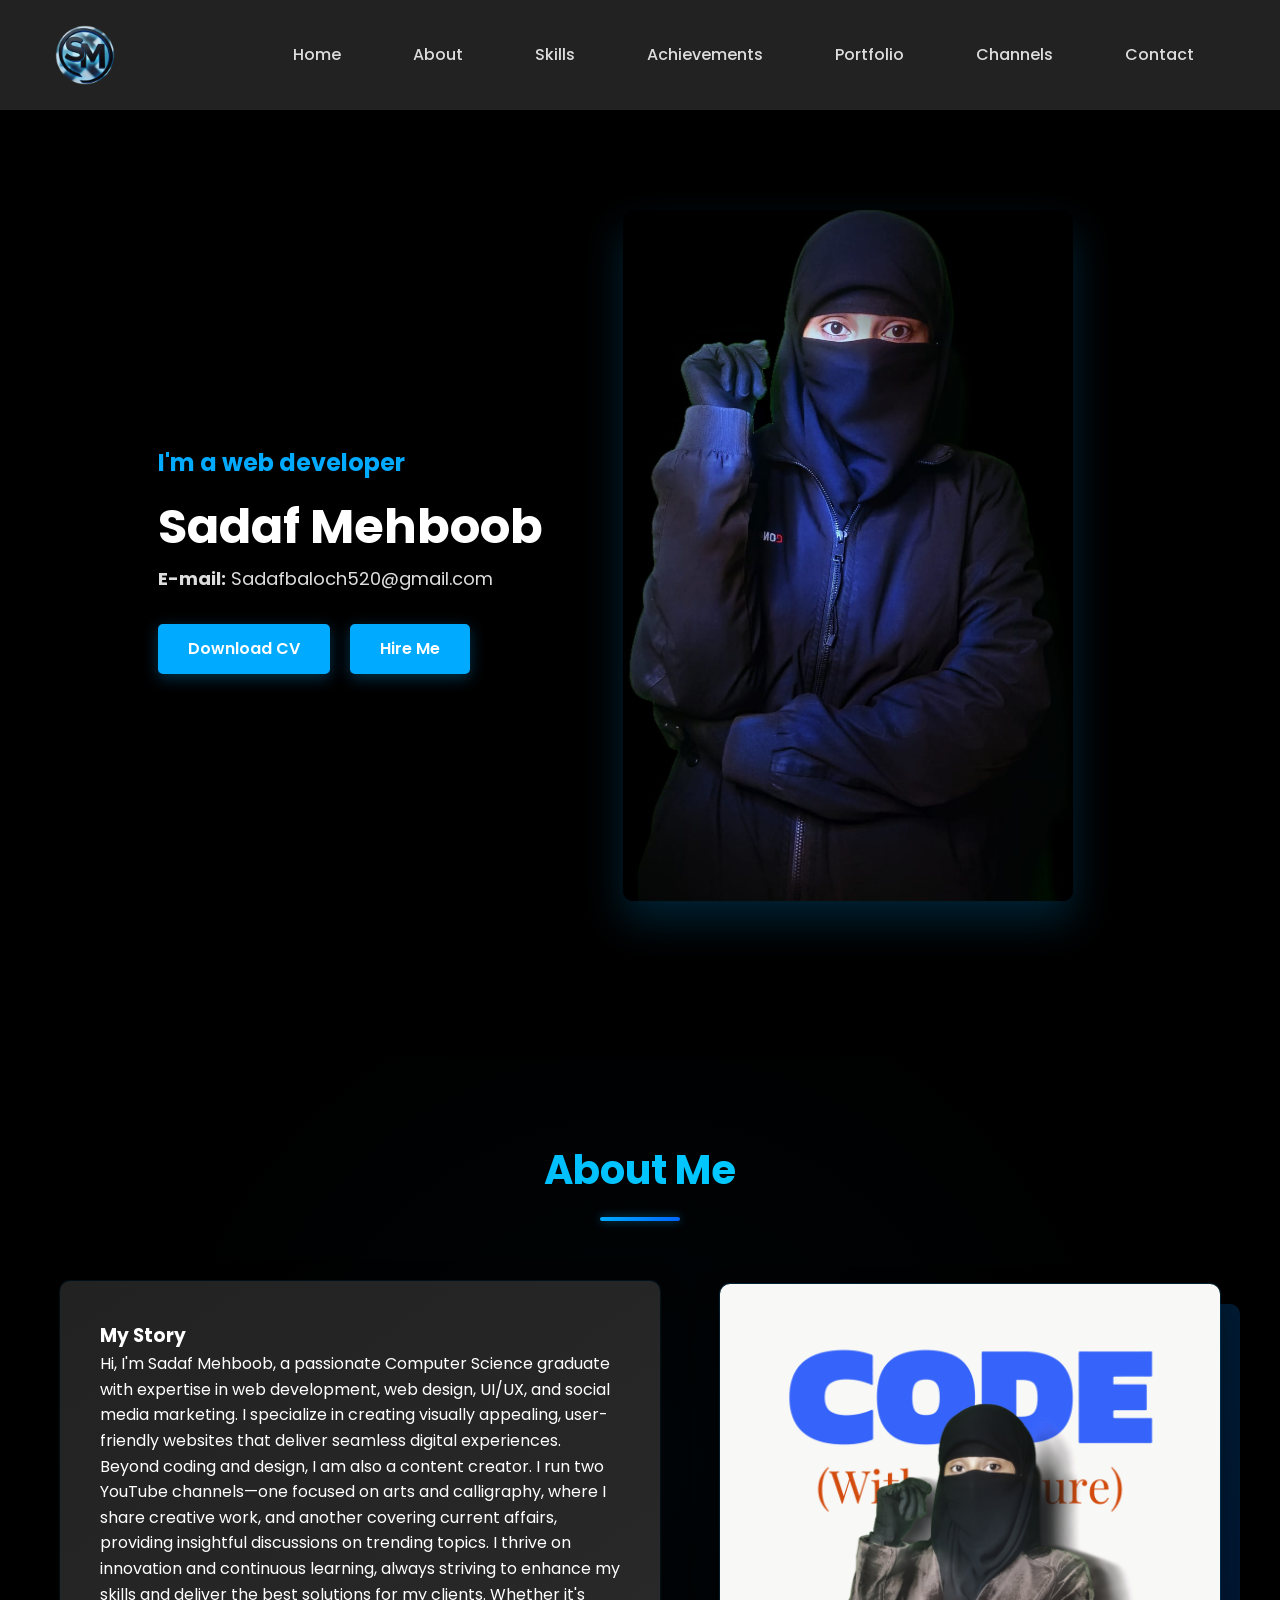
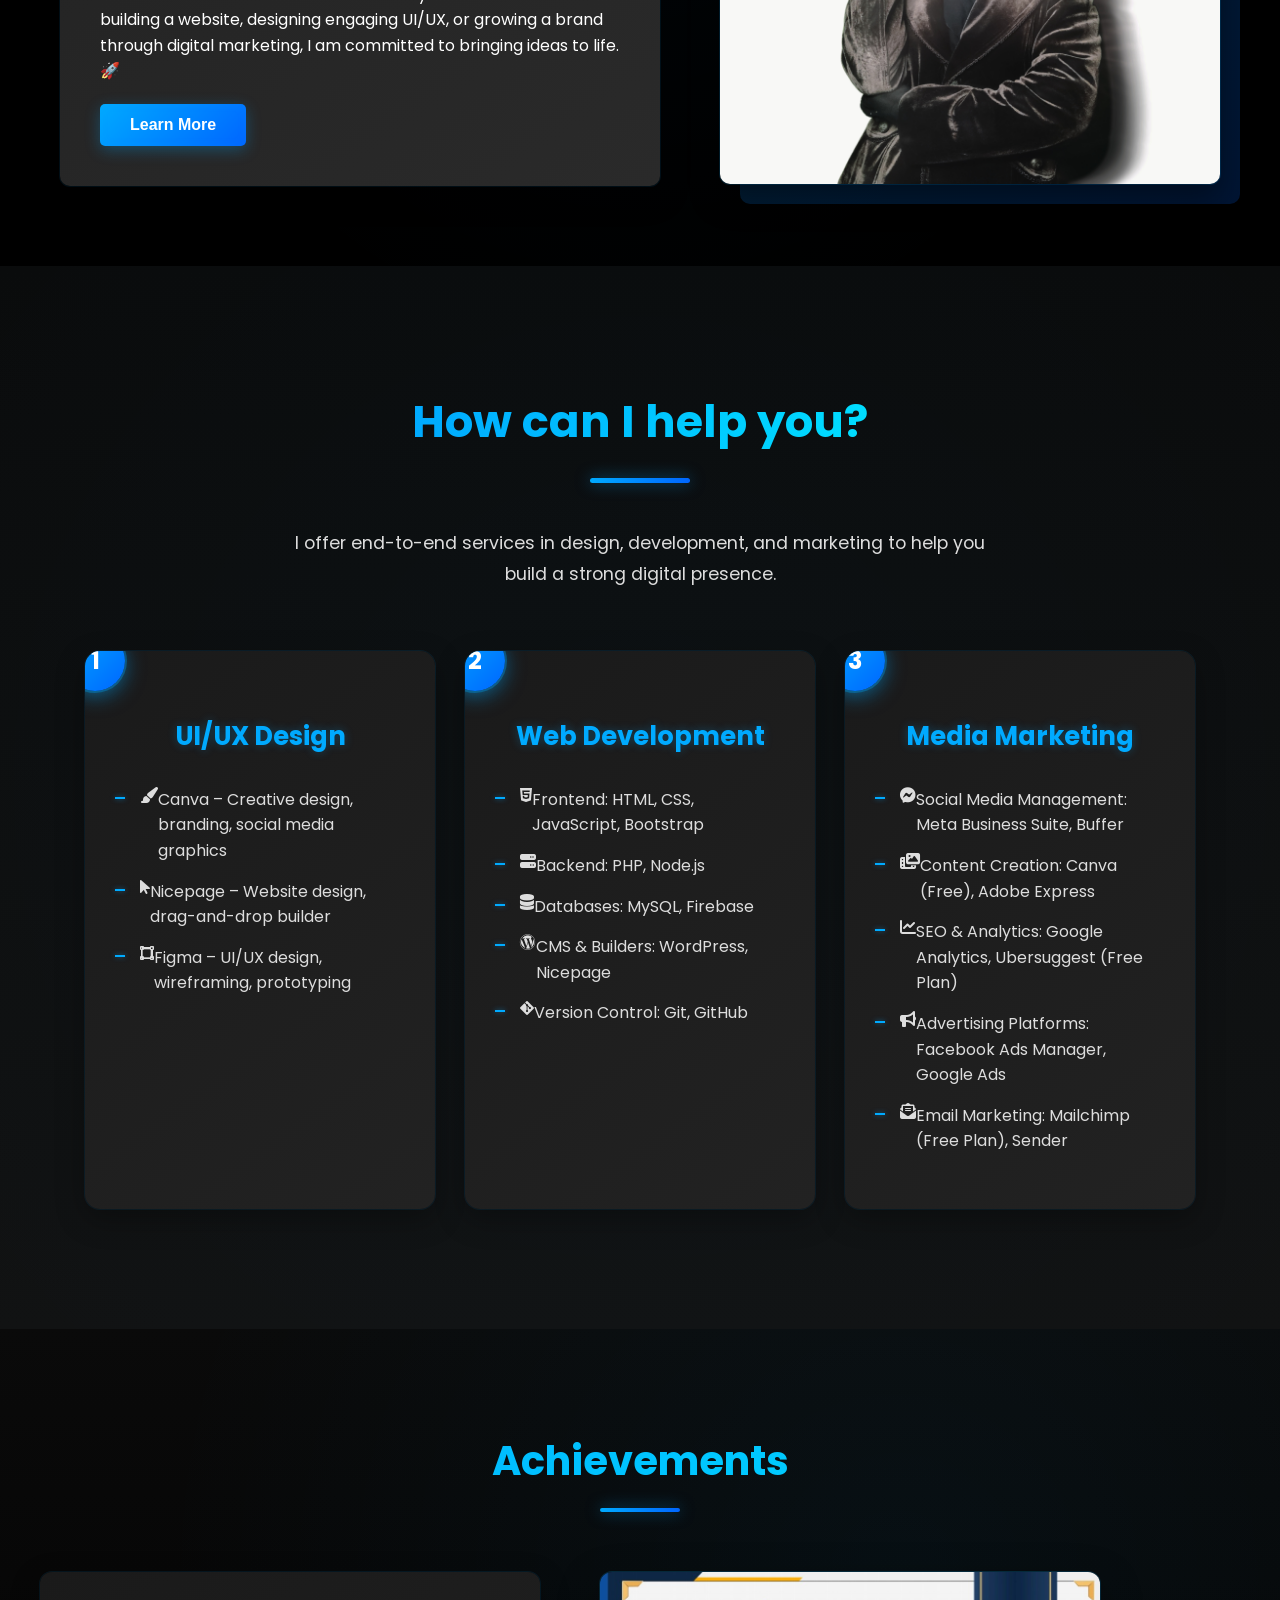
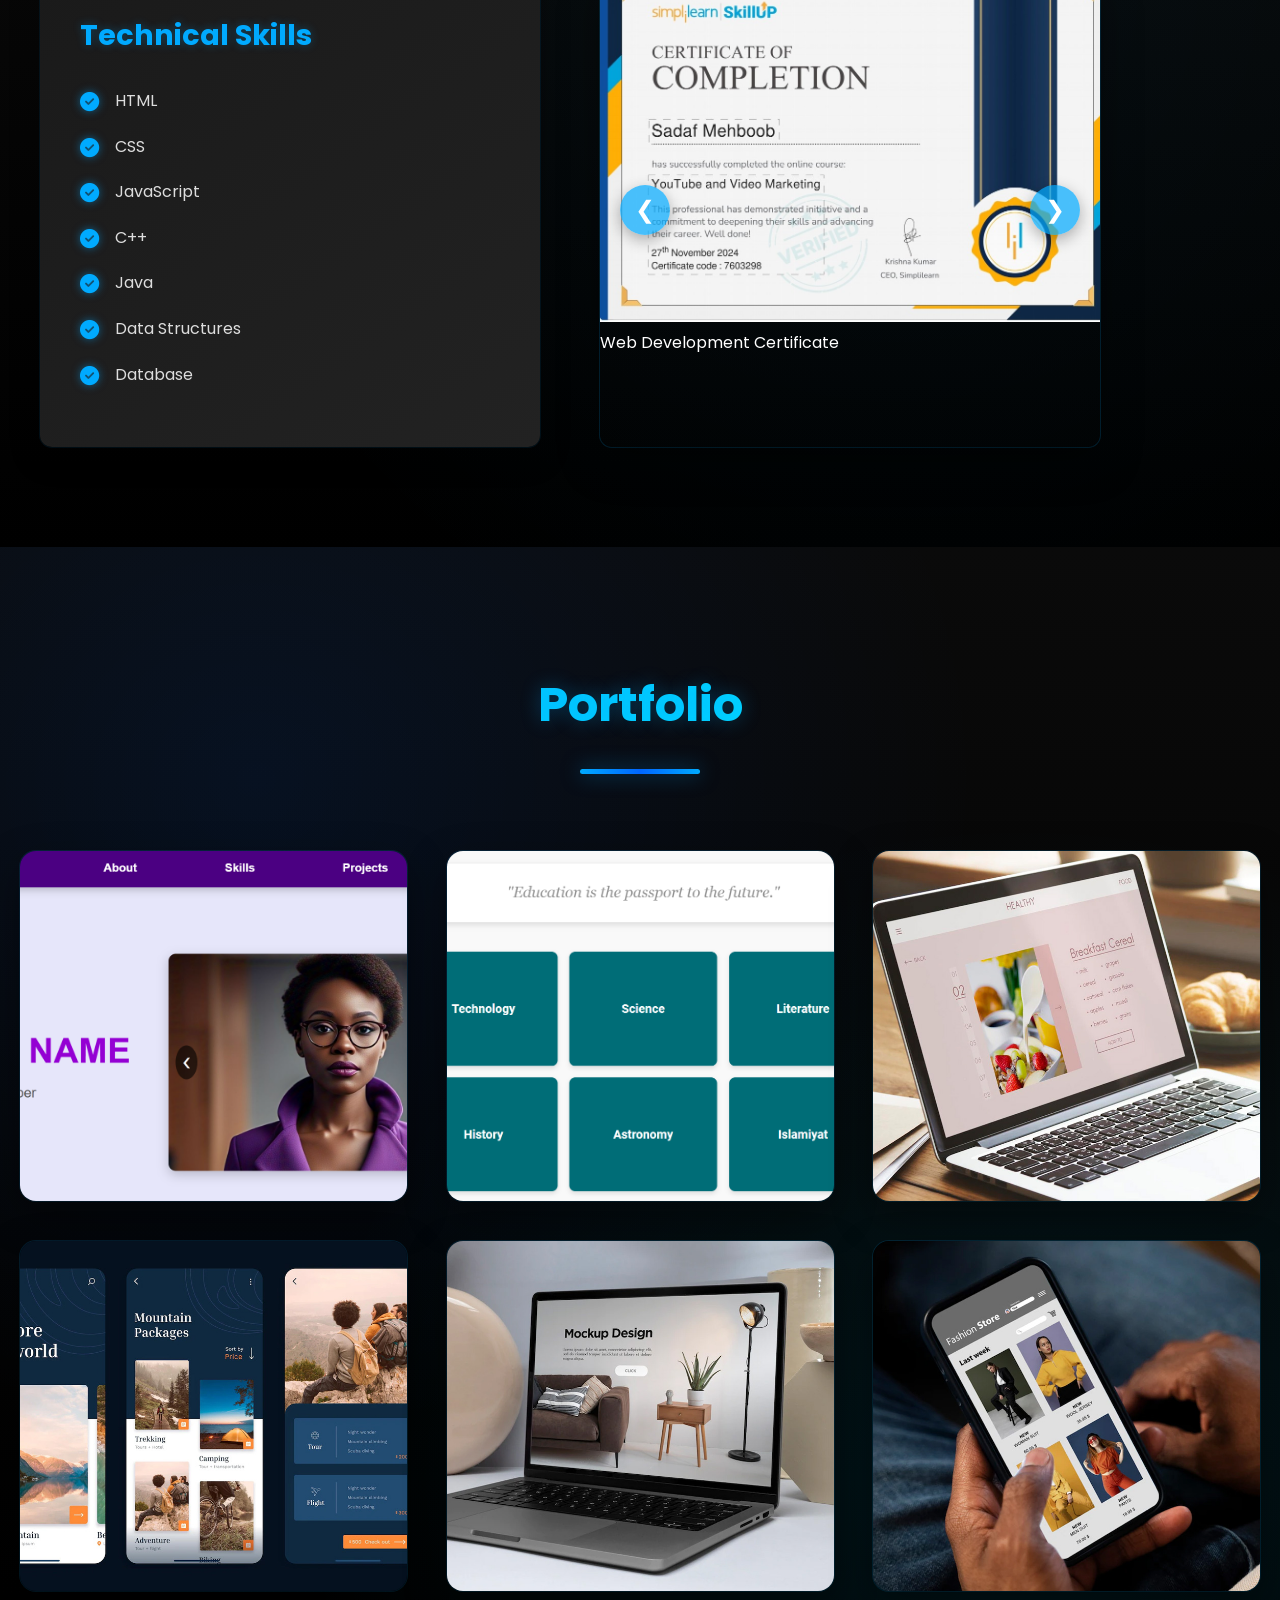
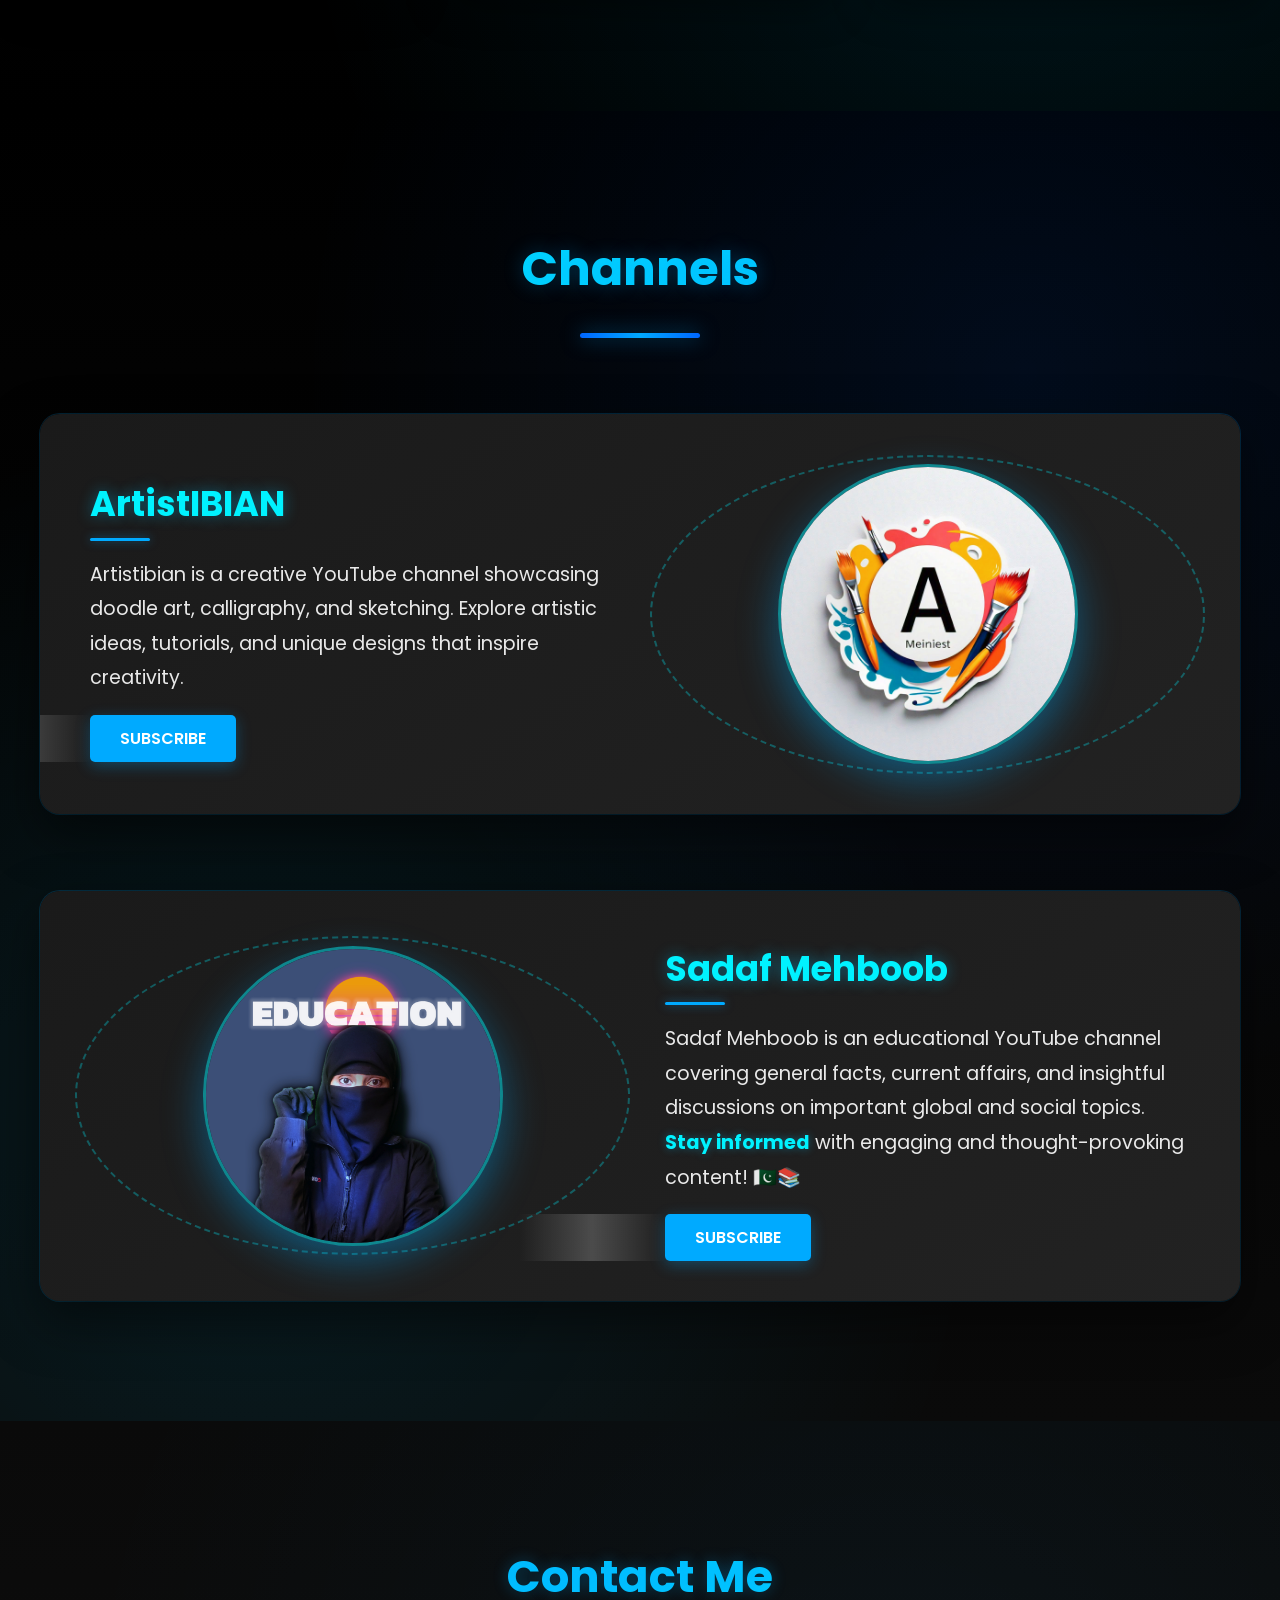
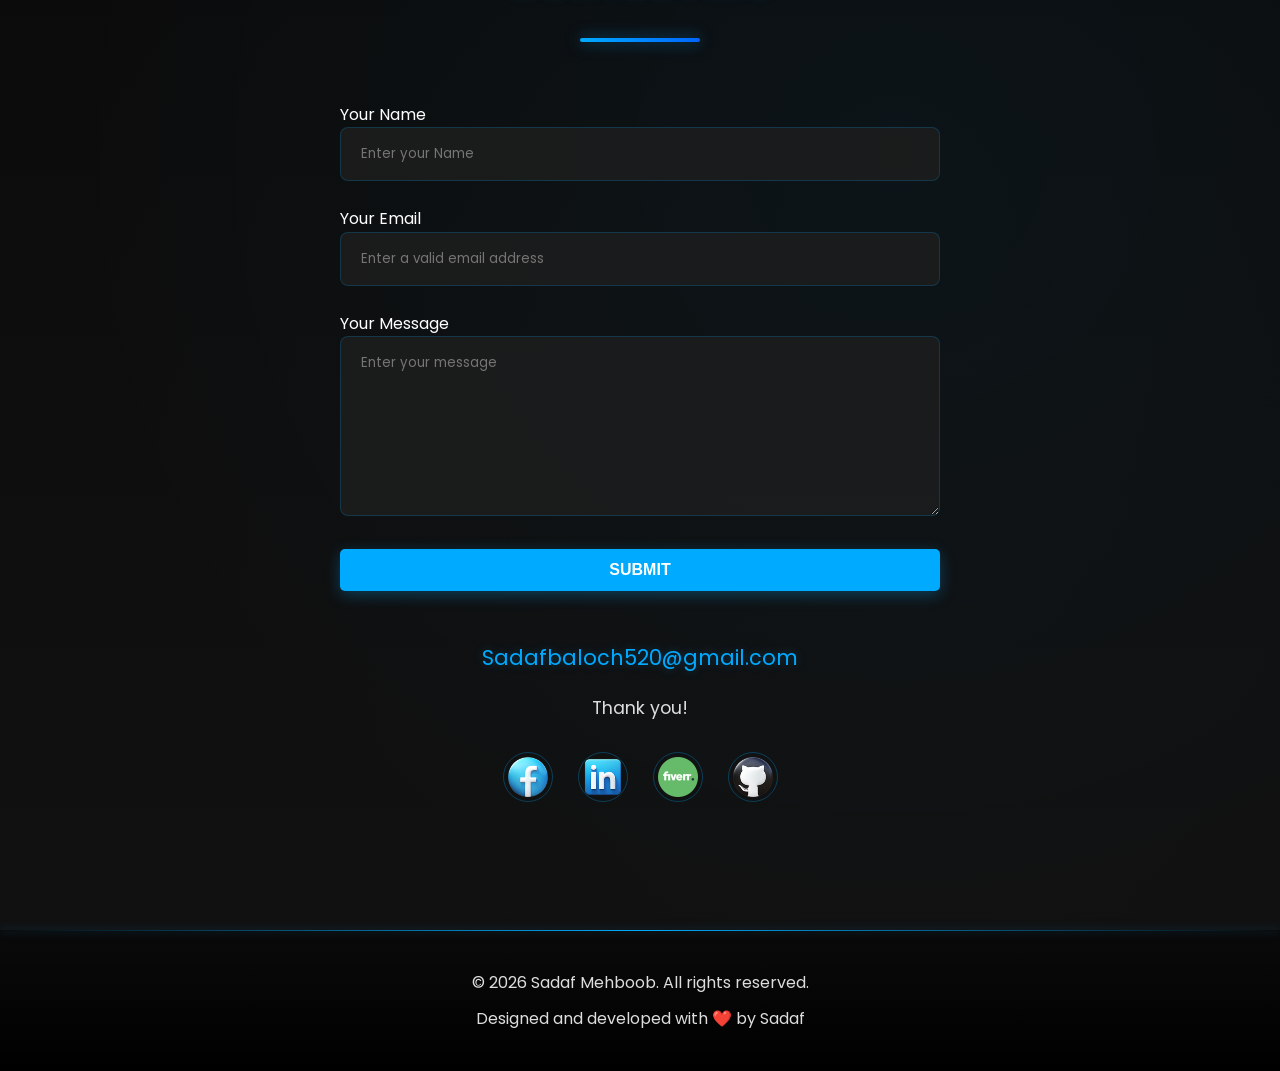
==== commit 061a2c96: "Update index.html" ====
--- a/index.html
+++ b/index.html
@@ -292,11 +292,9 @@
         <p class="email">Sadafbaloch520@gmail.com</p>
         <p class="thanks">Thank you!</p>
         <div class="social-icons">
-          <a href="https://www.facebook.com/profile.php?id=61559149783757" target="_blank" rel="noopener noreferrer" aria-label="Facebook"><img src="image\icons8-facebook-logo-94.png" alt="Facebook icon"></a>
-          <a href="https://twitter.com/yourprofile" target="_blank" rel="noopener noreferrer" aria-label="twitter"><img src="image\icons8-twitter-logo-94.png" alt="X/Twitter icon"></a>
-          <a href="https://www.instagram.com/sadafmehboob2004?igsh=aWh6NWQxZXcyZXRh" target="_blank" rel="noopener noreferrer" aria-label="Instagram"><img src="image\icons8-instagram-logo-94.png" alt="Instagram icon"></a>
-          <a href="https://linkedin.com/in/yourprofile" target="_blank" rel="noopener noreferrer" aria-label="LinkedIn"><img src="image\icons8-linkedin-logo-94.png" alt="LinkedIn icon"></a>
-          <a href="https://www.fiverr.com/s/424rWGd" target="_blank" rel="noopener noreferrer" aria-label="fiver"><img src="image\icons8-fiverr-48.png" alt="fiver icon icon"></a>
+          <a href="https://www.facebook.com/profile.php?id=100064930982722" target="_blank" rel="noopener noreferrer" aria-label="Facebook"><img src="image\icons8-facebook-logo-94.png" alt="Facebook icon"></a>
+          <a href="https://www.linkedin.com/in/sadaf-mehboob-595934308?utm_source=share&utm_campaign=share_via&utm_content=profile&utm_medium=android_app" target="_blank" rel="noopener noreferrer" aria-label="LinkedIn"><img src="image\icons8-linkedin-logo-94.png" alt="LinkedIn icon"></a>
+          <a href="https://www.fiverr.com/s/e61eqeE" target="_blank" rel="noopener noreferrer" aria-label="fiver"><img src="image\icons8-fiverr-48.png" alt="fiver icon icon"></a>
           <a href="https://github.com/Sadafmehboob123" target="_blank" rel="noopener noreferrer" aria-label="github"><img src="image\icons8-github-logo-94.png" alt="github icon"></a>
         </div>
       </div>
@@ -318,3 +316,4 @@
 
 
 
+
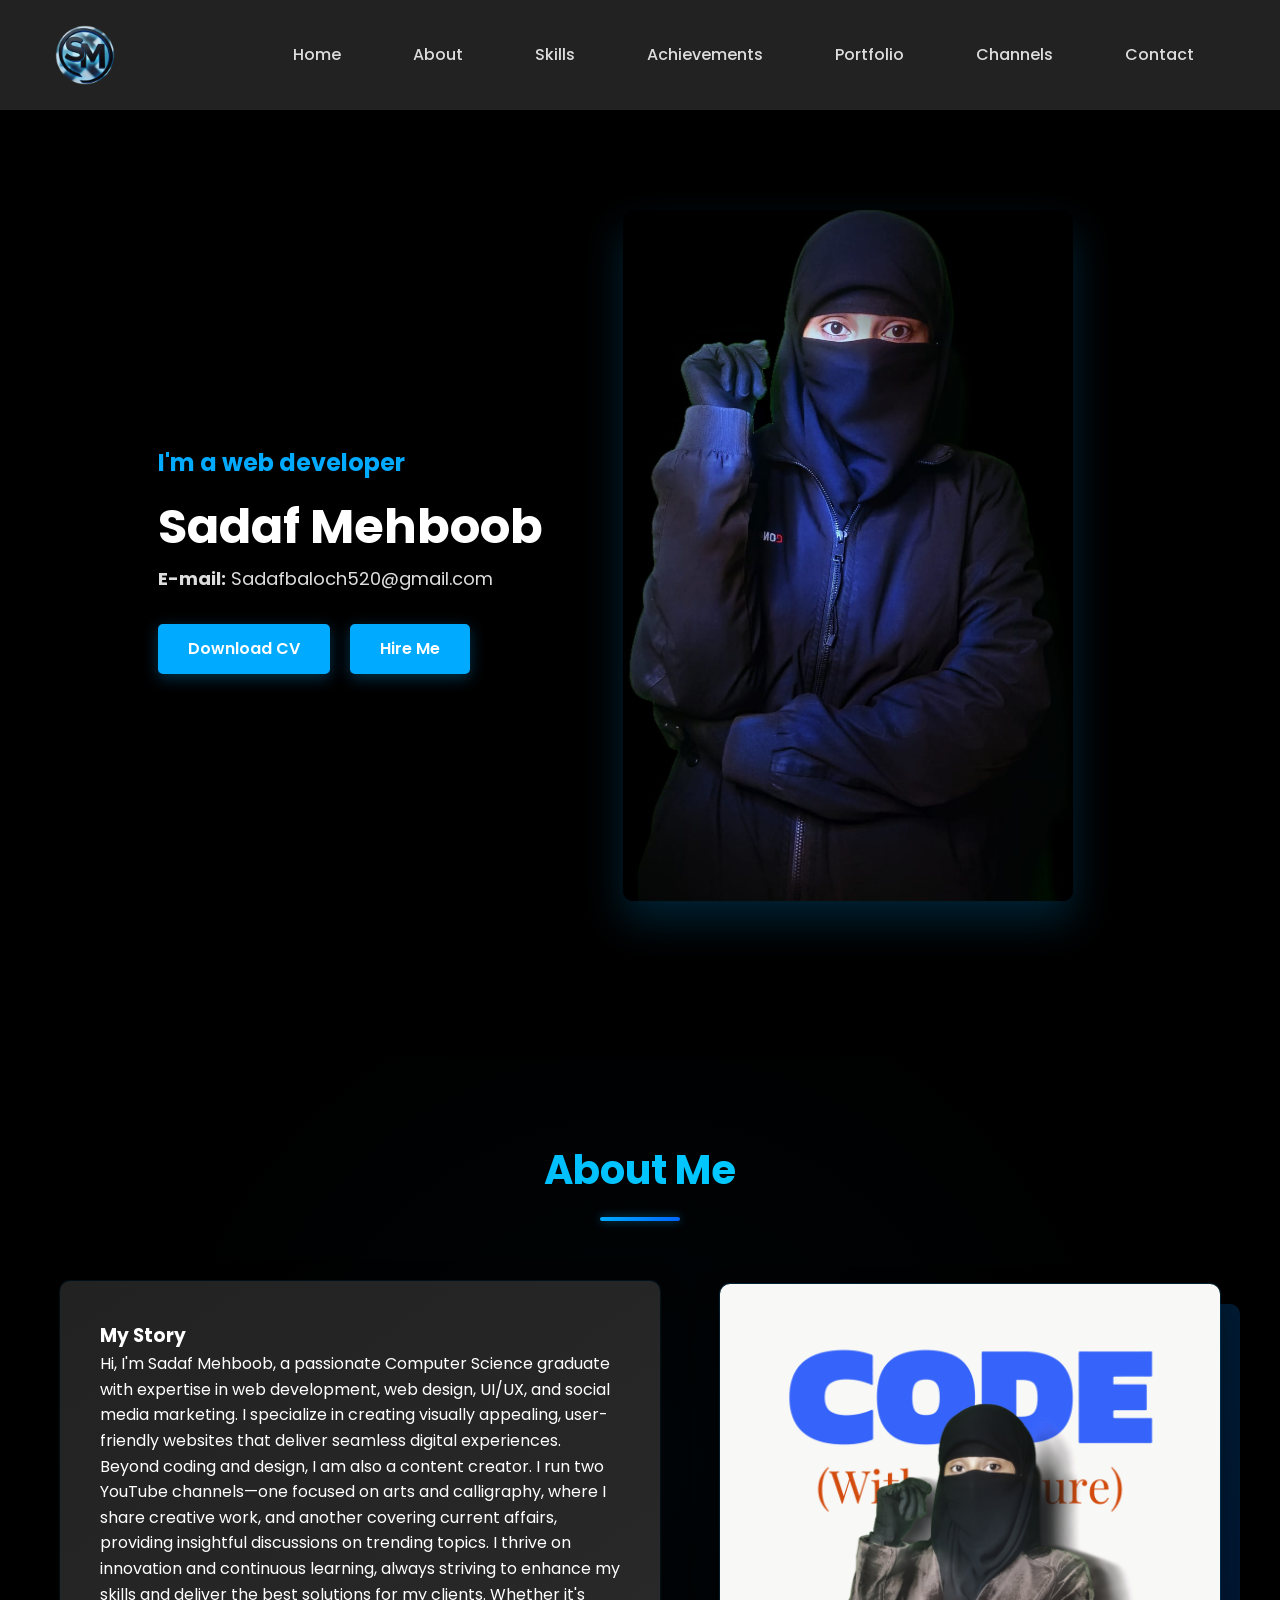
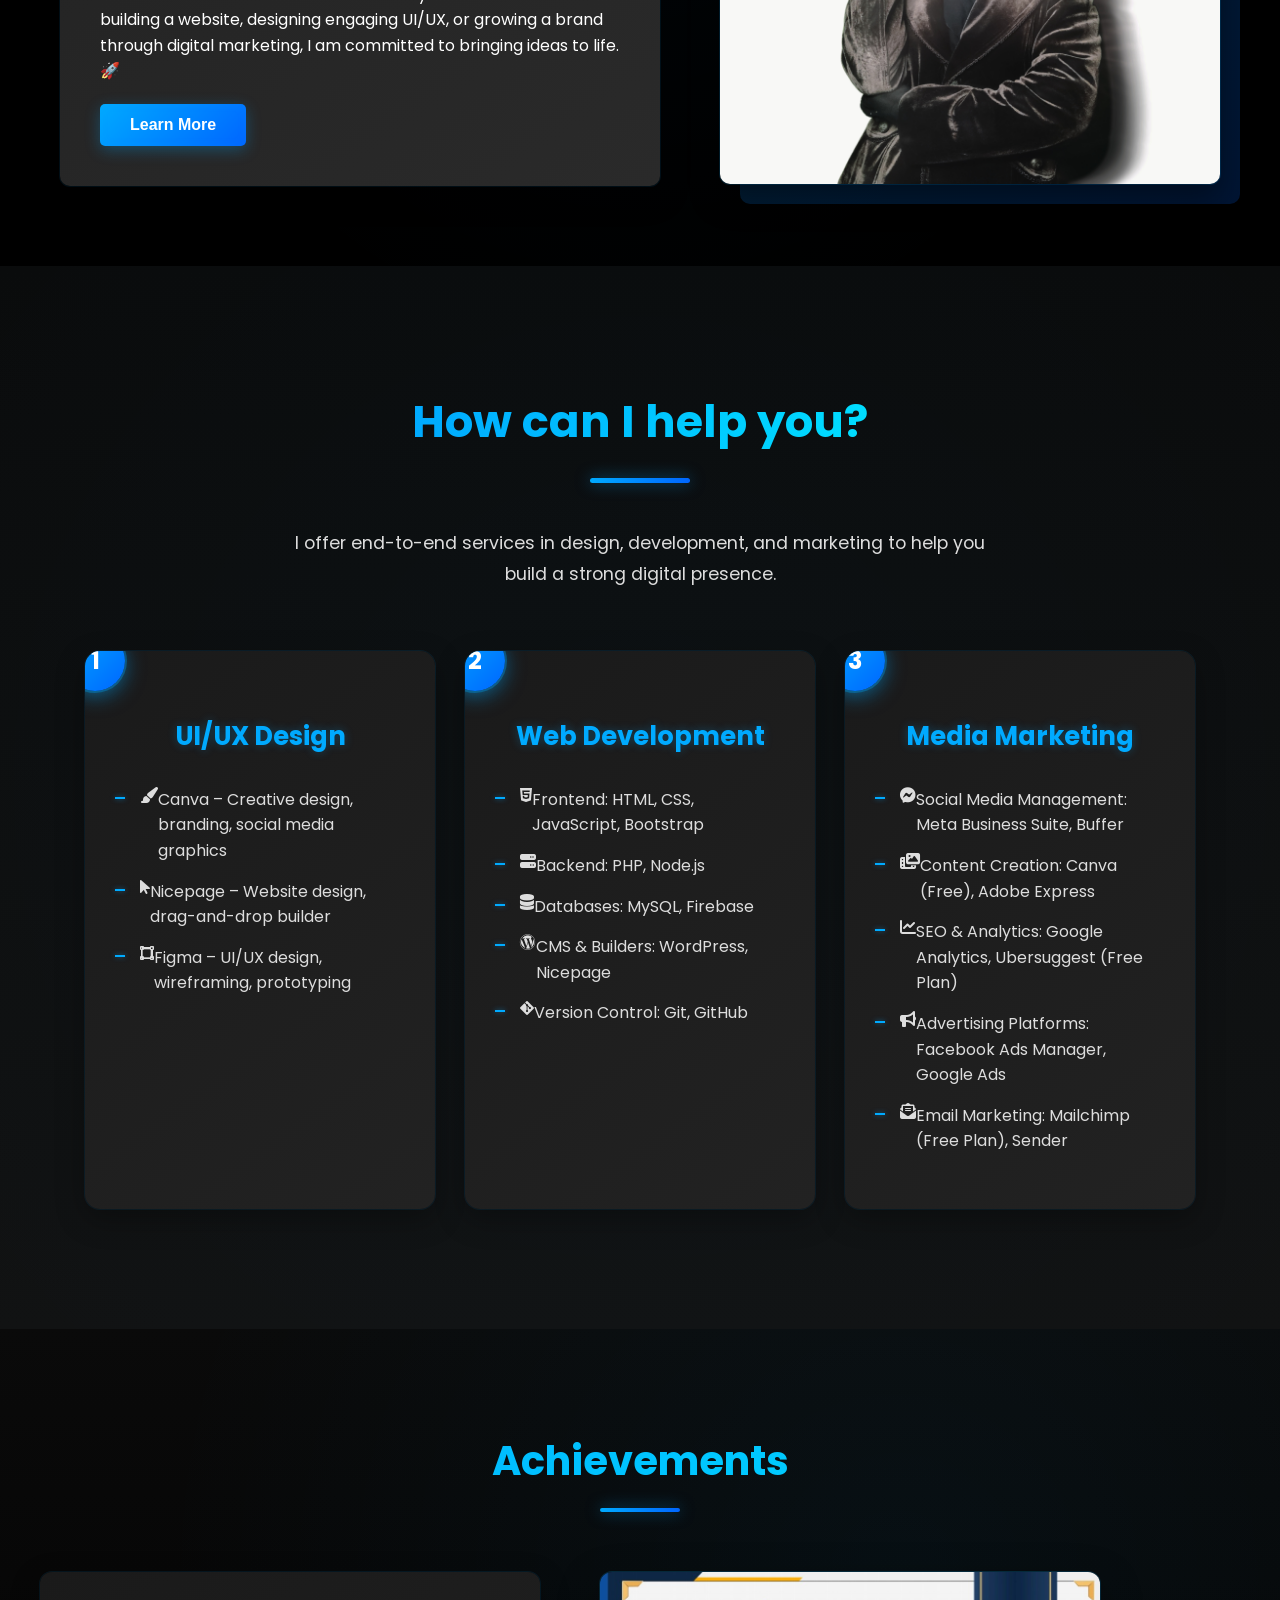
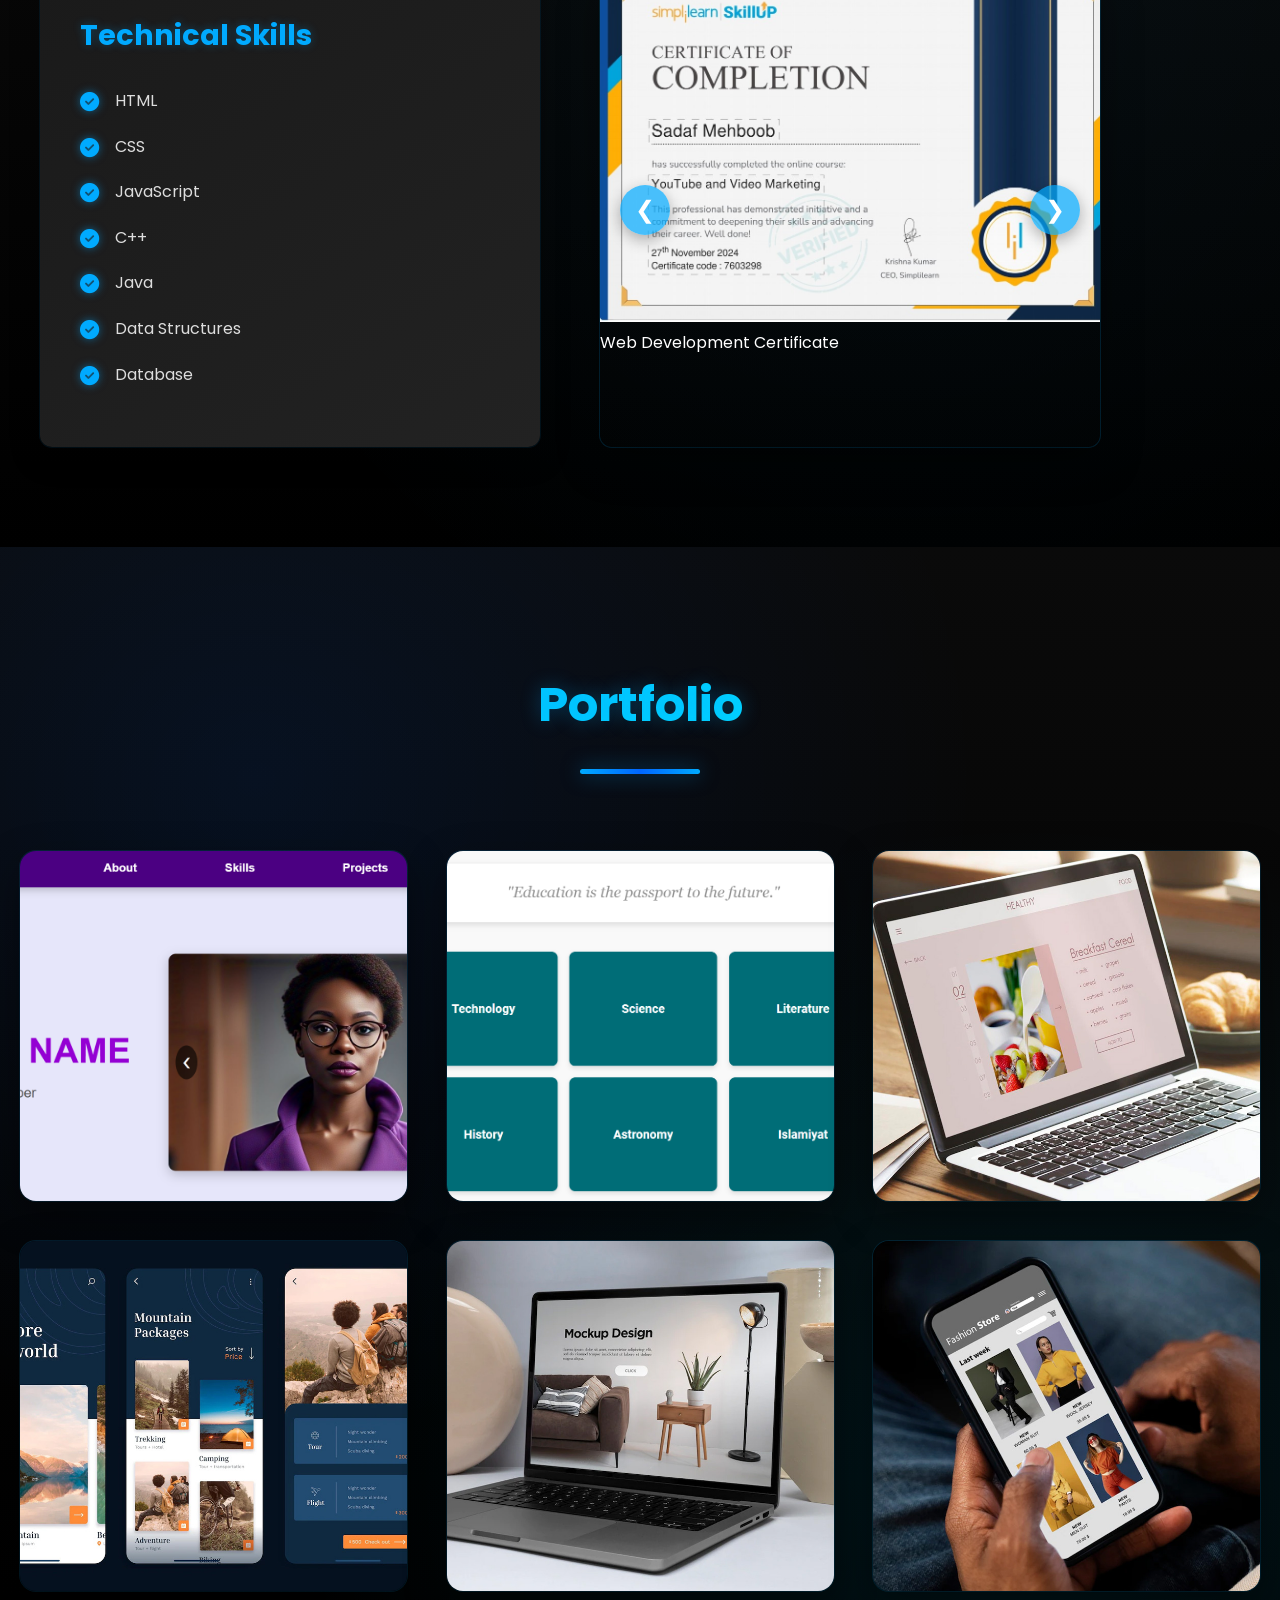
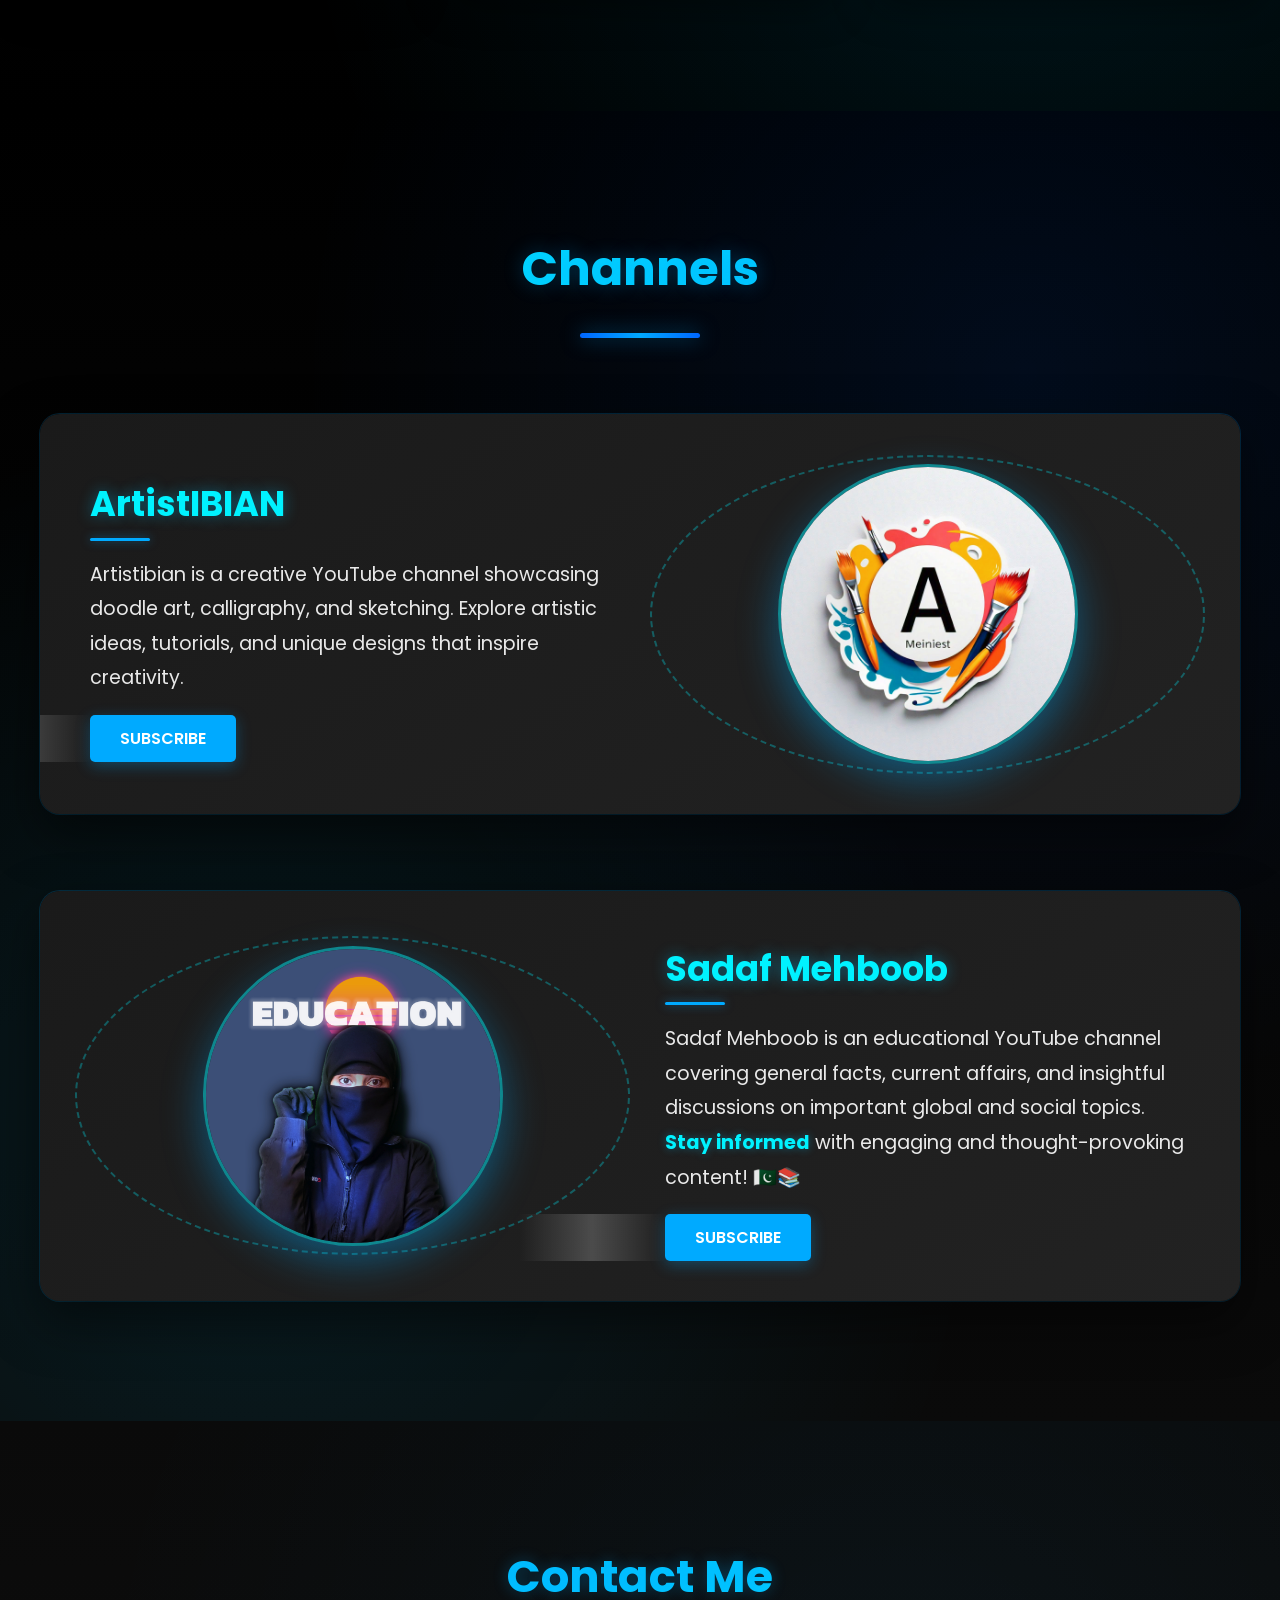
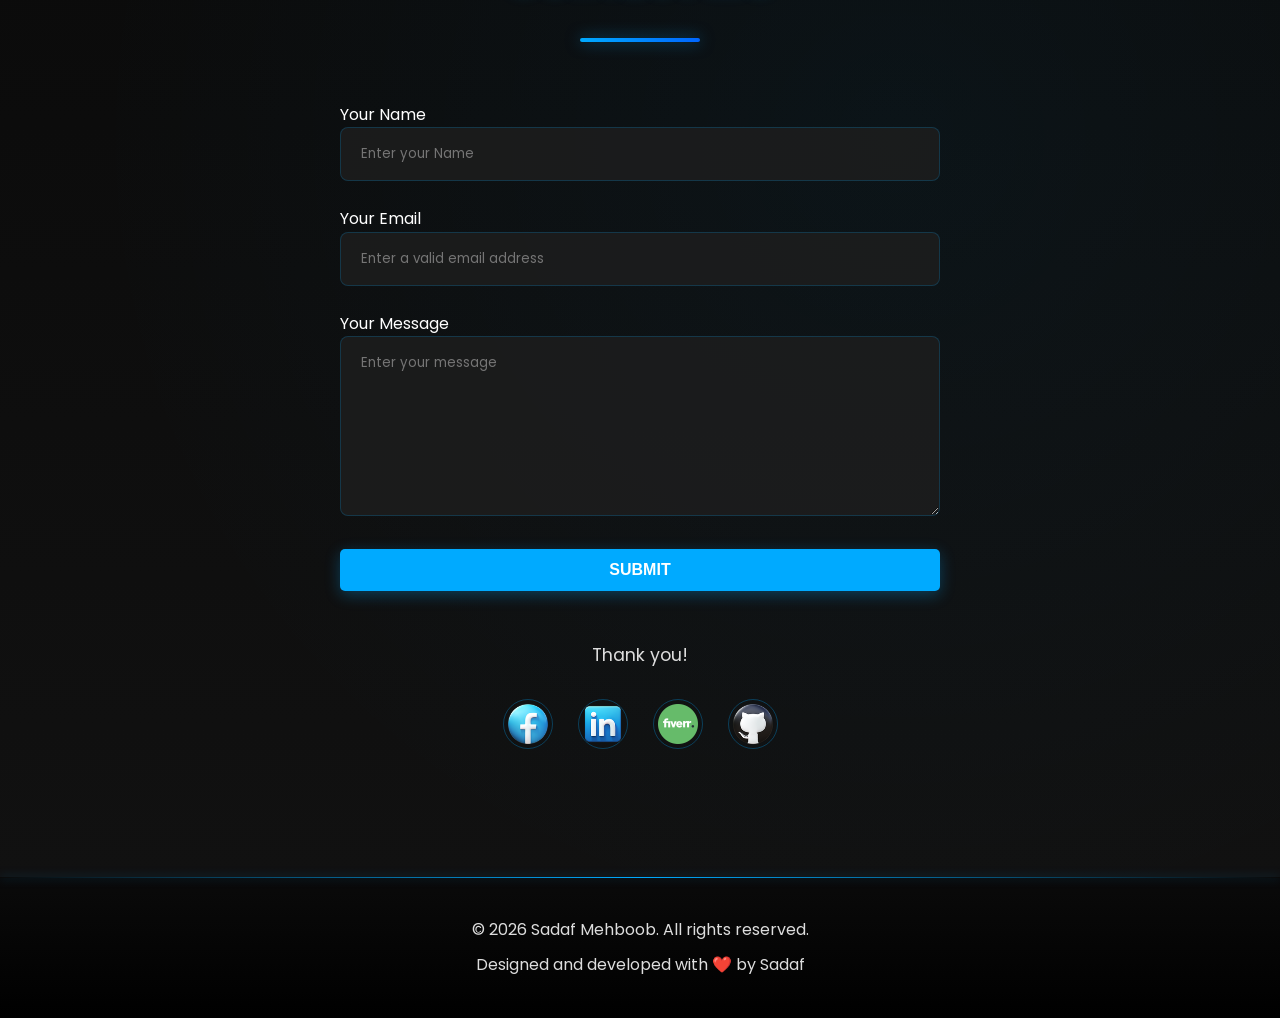
==== commit f4b3a378: "Update index.html" ====
--- a/index.html
+++ b/index.html
@@ -289,7 +289,7 @@
       </form>
       
       <div class="contact-info">
-        <p class="email">Sadafbaloch520@gmail.com</p>
+    
         <p class="thanks">Thank you!</p>
         <div class="social-icons">
           <a href="https://www.facebook.com/profile.php?id=100064930982722" target="_blank" rel="noopener noreferrer" aria-label="Facebook"><img src="image\icons8-facebook-logo-94.png" alt="Facebook icon"></a>
@@ -317,3 +317,4 @@
 
 
 
+
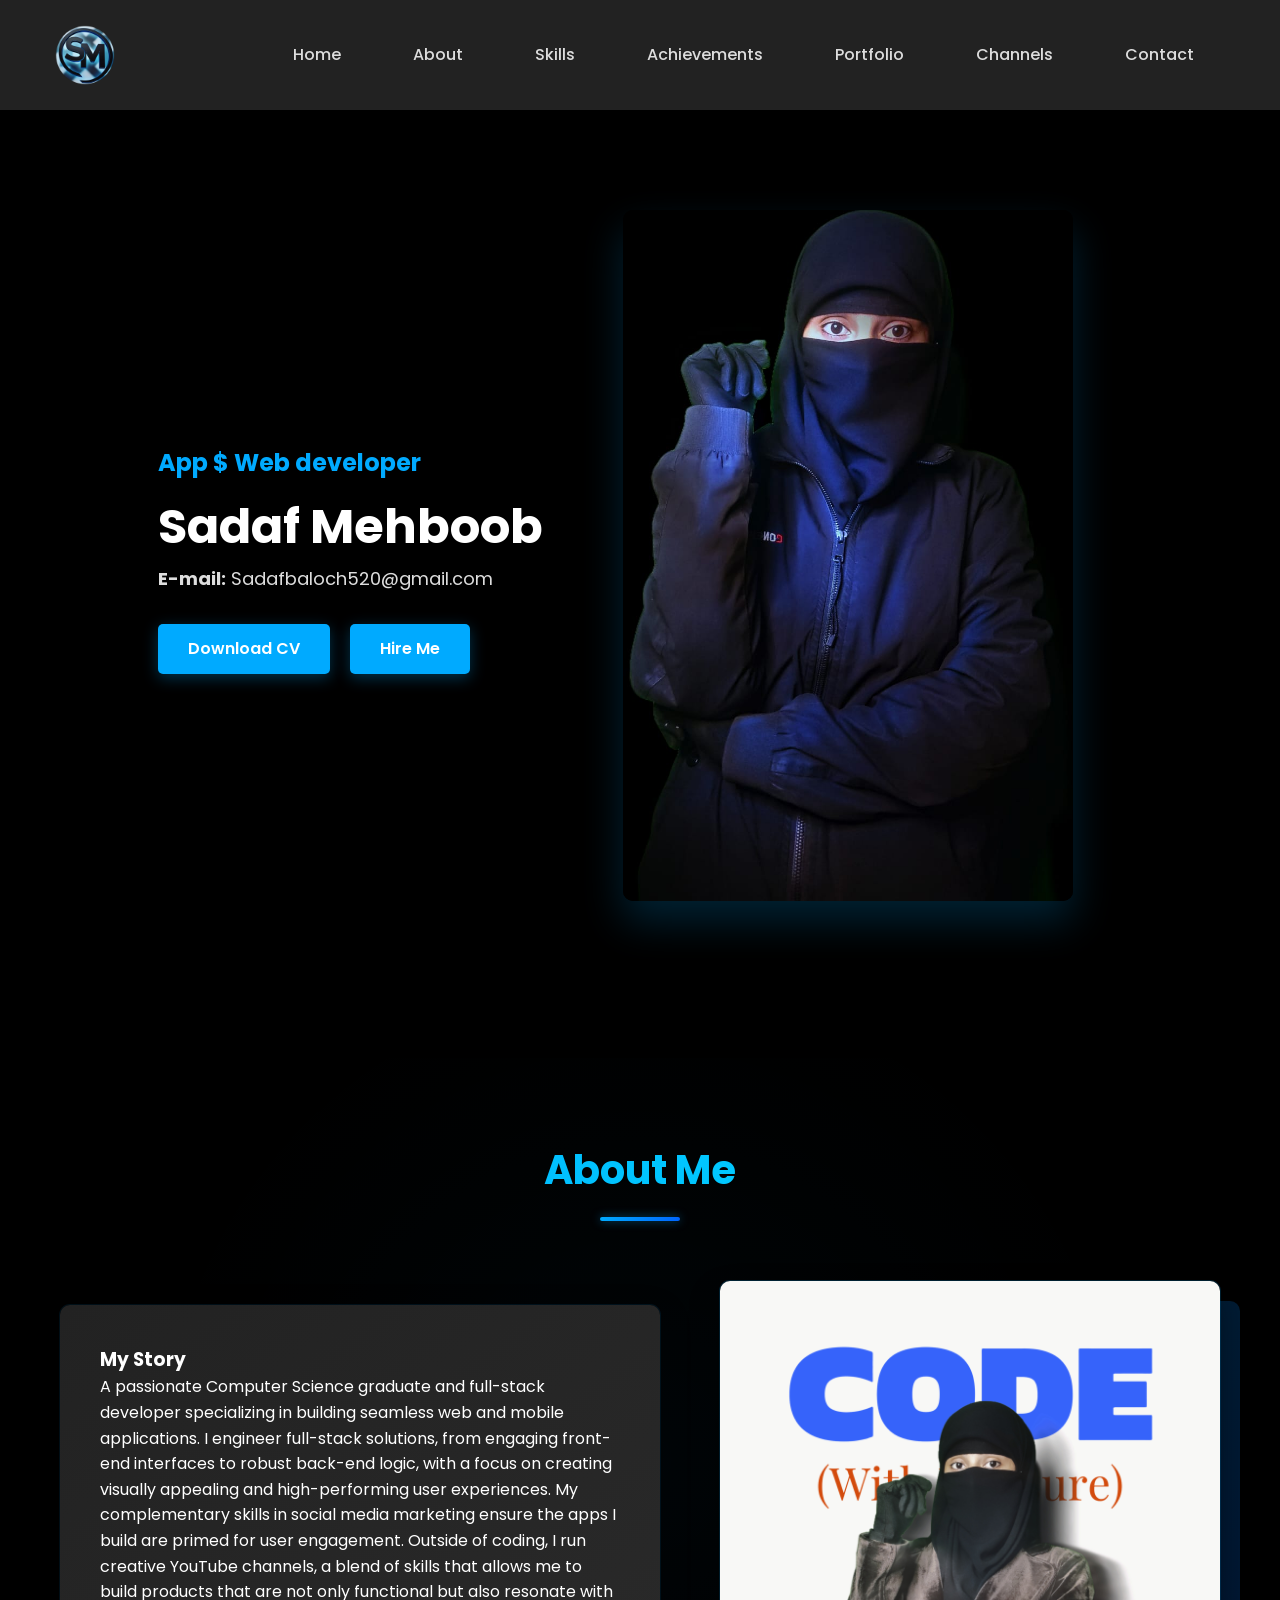
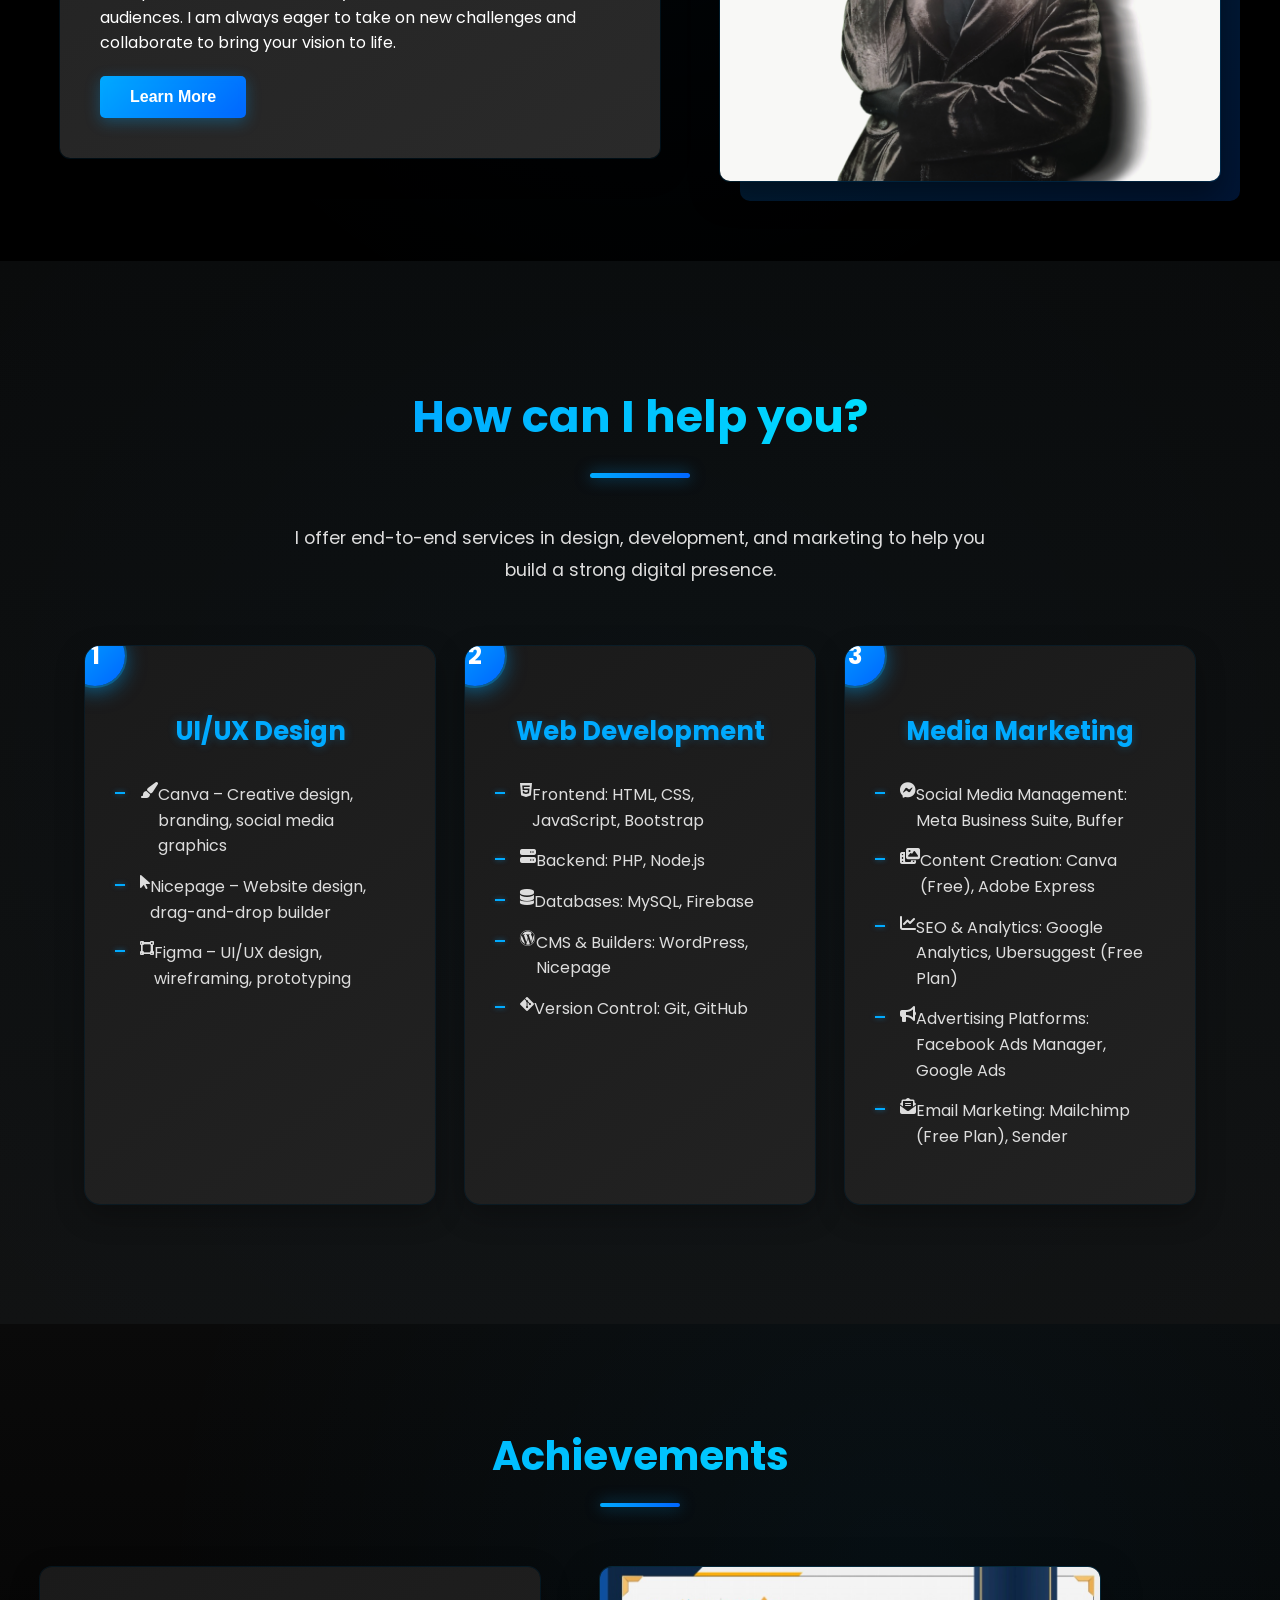
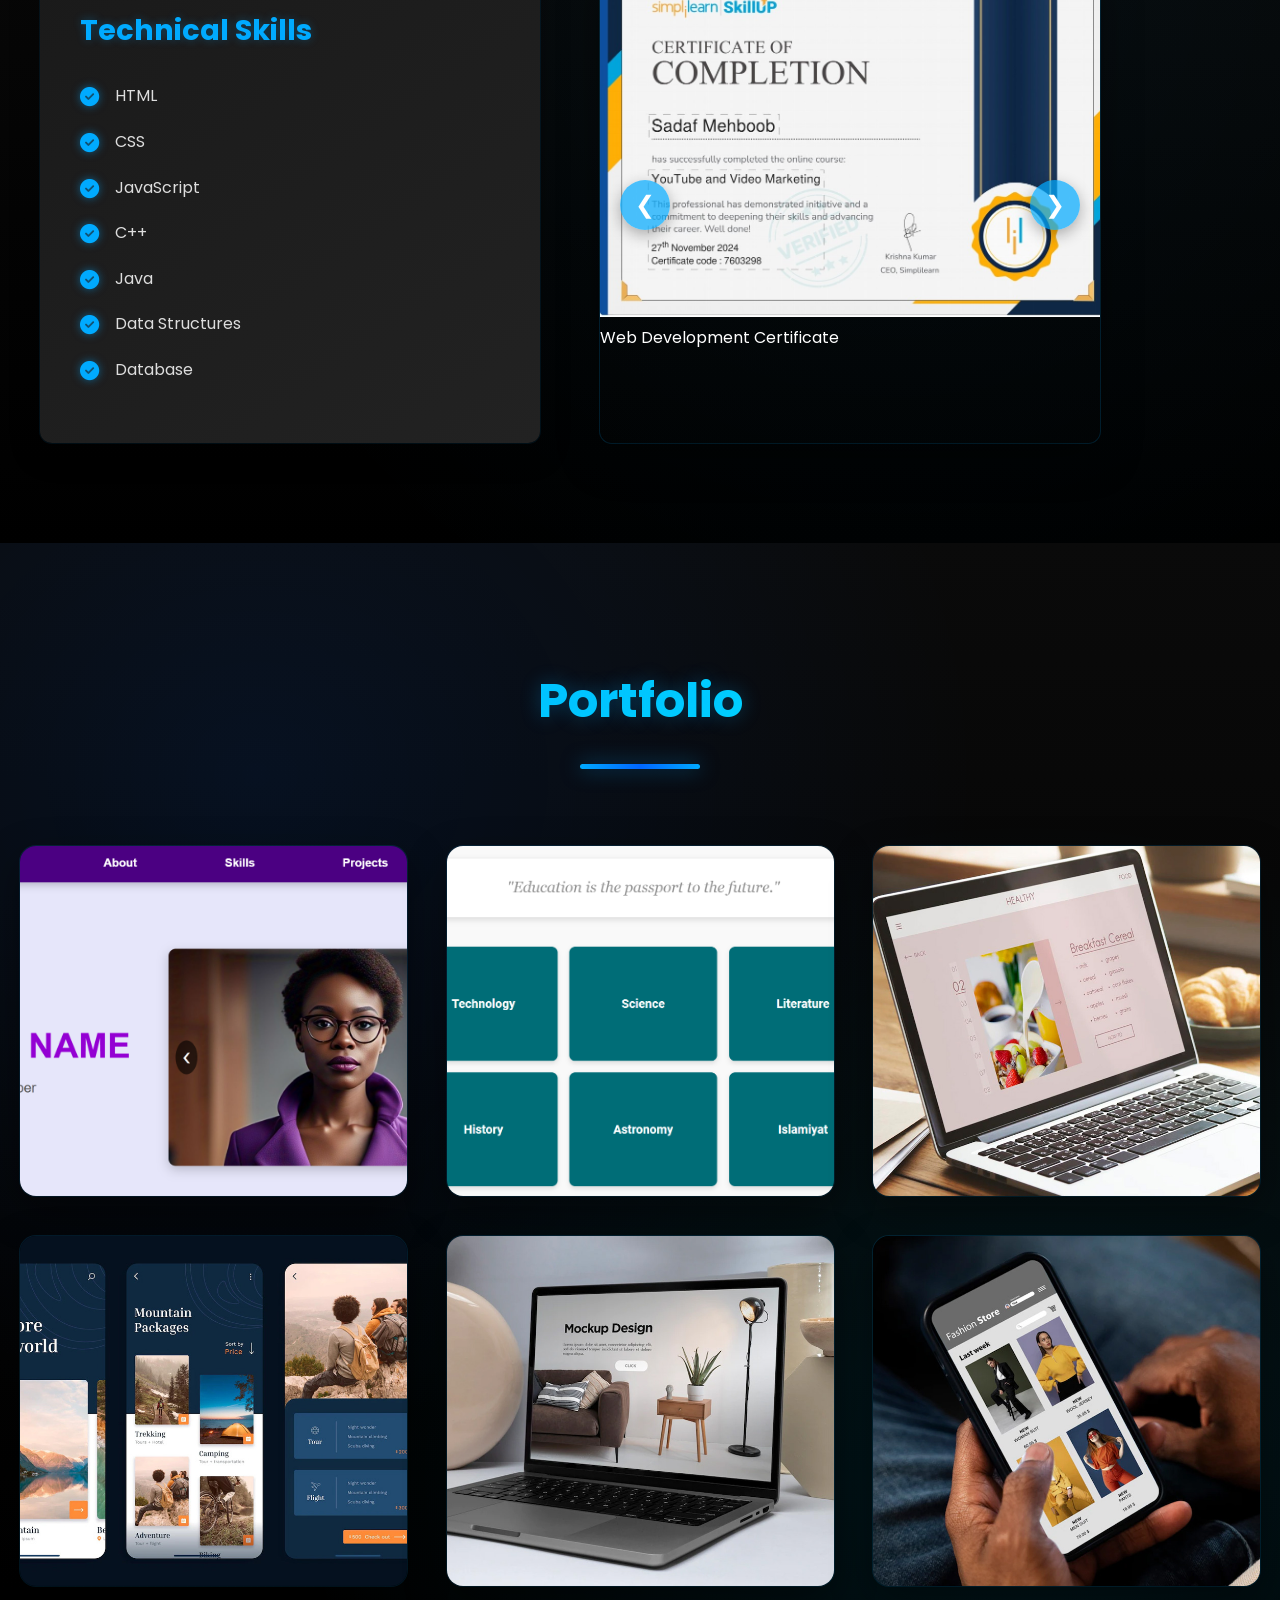
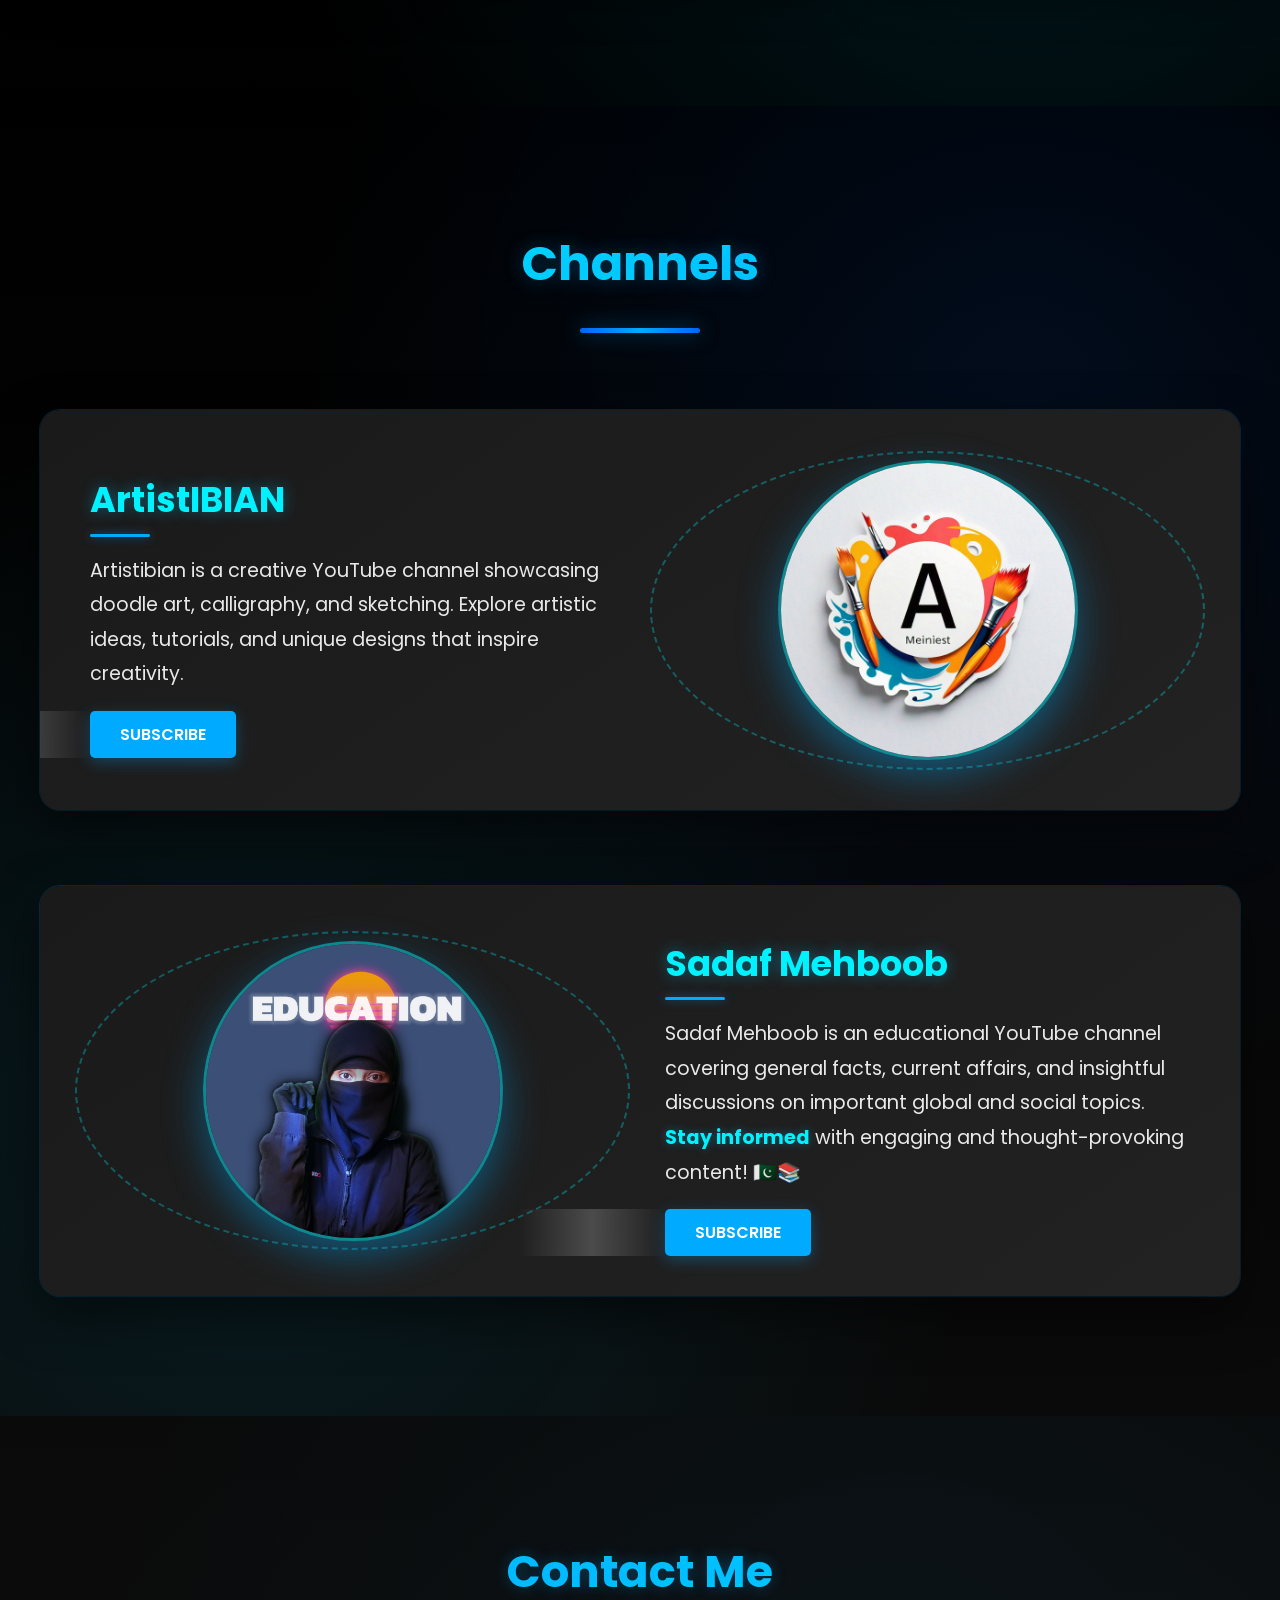
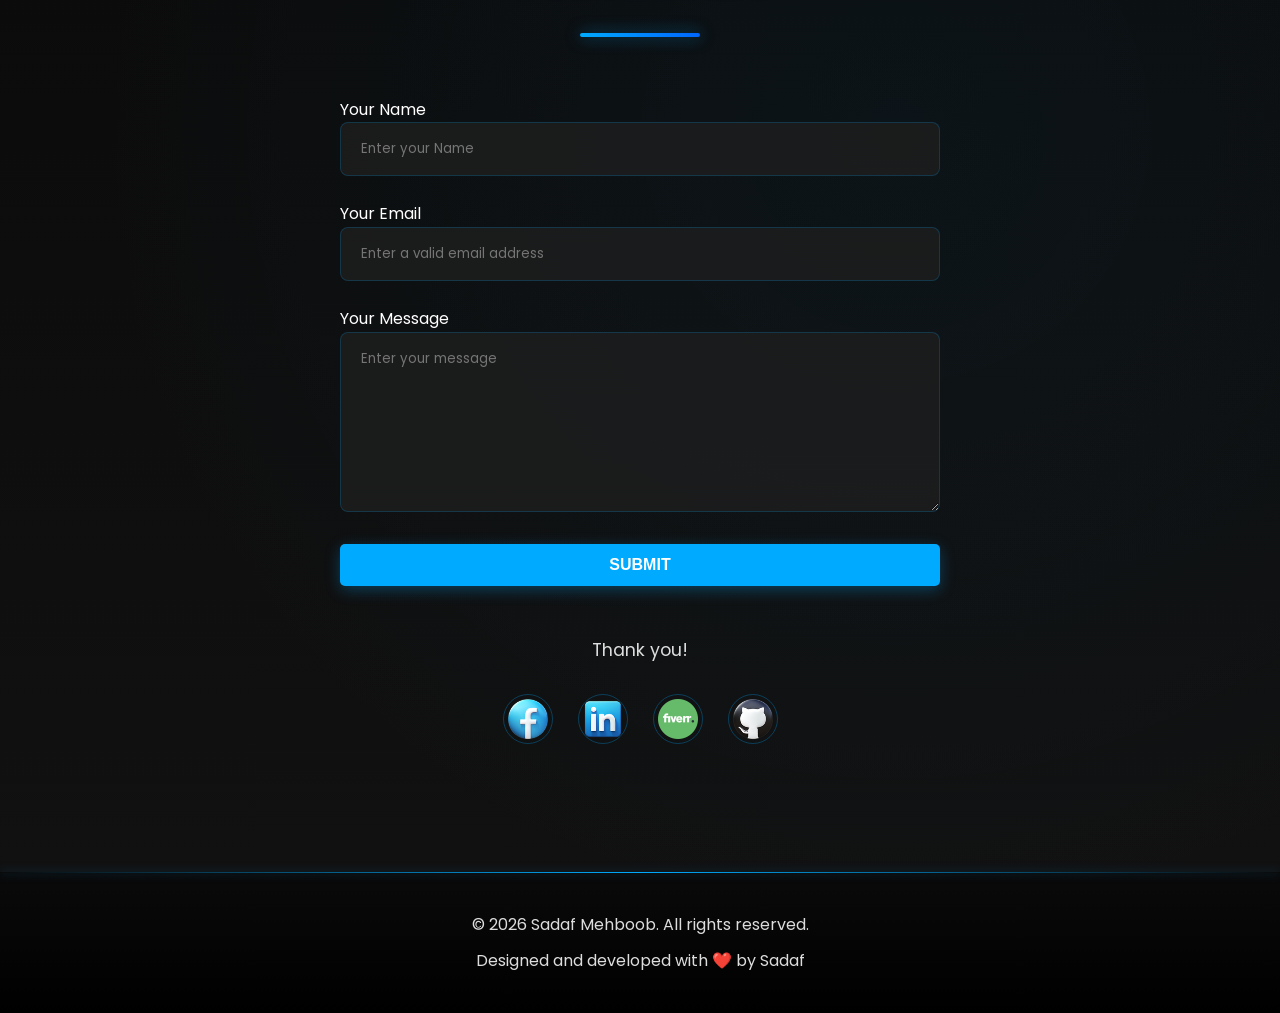
==== commit 93998286: "Update index.html" ====
--- a/index.html
+++ b/index.html
@@ -4,7 +4,7 @@
   <meta charset="UTF-8" />
   <meta name="viewport" content="width=device-width, initial-scale=1.0" />
   <meta name="description" content="Sadaf Mehboob's Portfolio - Web Developer & Content Creator">
-  <title>Sadaf Mehboob | Web Developer Portfolio</title>
+  <title>Sadaf Mehboob | Web $ App Developer Portfolio</title>
   <link rel="stylesheet" href="style.css" />
   <link rel="stylesheet" href="https://cdnjs.cloudflare.com/ajax/libs/font-awesome/6.5.0/css/all.min.css" />
   <script defer src="script.js"></script>
@@ -41,7 +41,7 @@
   <main>
     <section class="home" id="home" aria-labelledby="home-heading">
       <div class="text">
-        <h2 class="fade-in" id="home-heading">I'm a web developer</h2>
+        <h2 class="fade-in" id="home-heading">App $ Web developer</h2>
         <h1 class="slide-up">Sadaf Mehboob</h1>
         <p>
           <strong>E-mail:</strong>
@@ -54,7 +54,7 @@
         </div>
       </div>
       <div class="image-container">
-        <img src="image/sadaf3.jpg" alt="Portrait of Sadaf Mehboob, web developer" class="profile-img" />
+        <img src="image/sadaf3.jpg" alt="Portrait of Sadaf Mehboob, App $ Web developer" class="profile-img" />
       </div>
     </section>
 
@@ -64,13 +64,11 @@
         <div class="about-text">
           <h3>My Story</h3>
           <p>
-            Hi, I'm Sadaf Mehboob, a passionate Computer Science graduate with expertise in web development, web design, UI/UX, and social media marketing. 
-            I specialize in creating visually appealing, user-friendly websites that deliver seamless digital experiences.
-            Beyond coding and design, I am also a content creator. I run two YouTube channels—one focused on arts and calligraphy, where I share creative work, 
-            and another covering current affairs, providing insightful discussions on trending topics.
-            I thrive on innovation and continuous learning, always striving to enhance my skills and deliver the best solutions for my clients. 
-            Whether it's building a website, designing engaging UI/UX, or growing a brand through digital marketing, 
-            I am committed to bringing ideas to life. 🚀
+           A passionate Computer Science graduate and full-stack developer specializing in building seamless web and mobile applications. I engineer full-stack solutions, from engaging front-end interfaces to robust back-end logic, with a focus on creating visually appealing and high-performing user experiences.
+
+My complementary skills in social media marketing ensure the apps I build are primed for user engagement. Outside of coding, I run creative YouTube channels, a blend of skills that allows me to build products that are not only functional but also resonate with audiences.
+
+I am always eager to take on new challenges and collaborate to bring your vision to life.
           </p>
           <a href="learn.html" target="_blank" rel="noopener noreferrer">
             <button class="btn1" aria-expanded="false" aria-controls="more-about">Learn More</button>
@@ -318,3 +316,4 @@
 
 
 
+
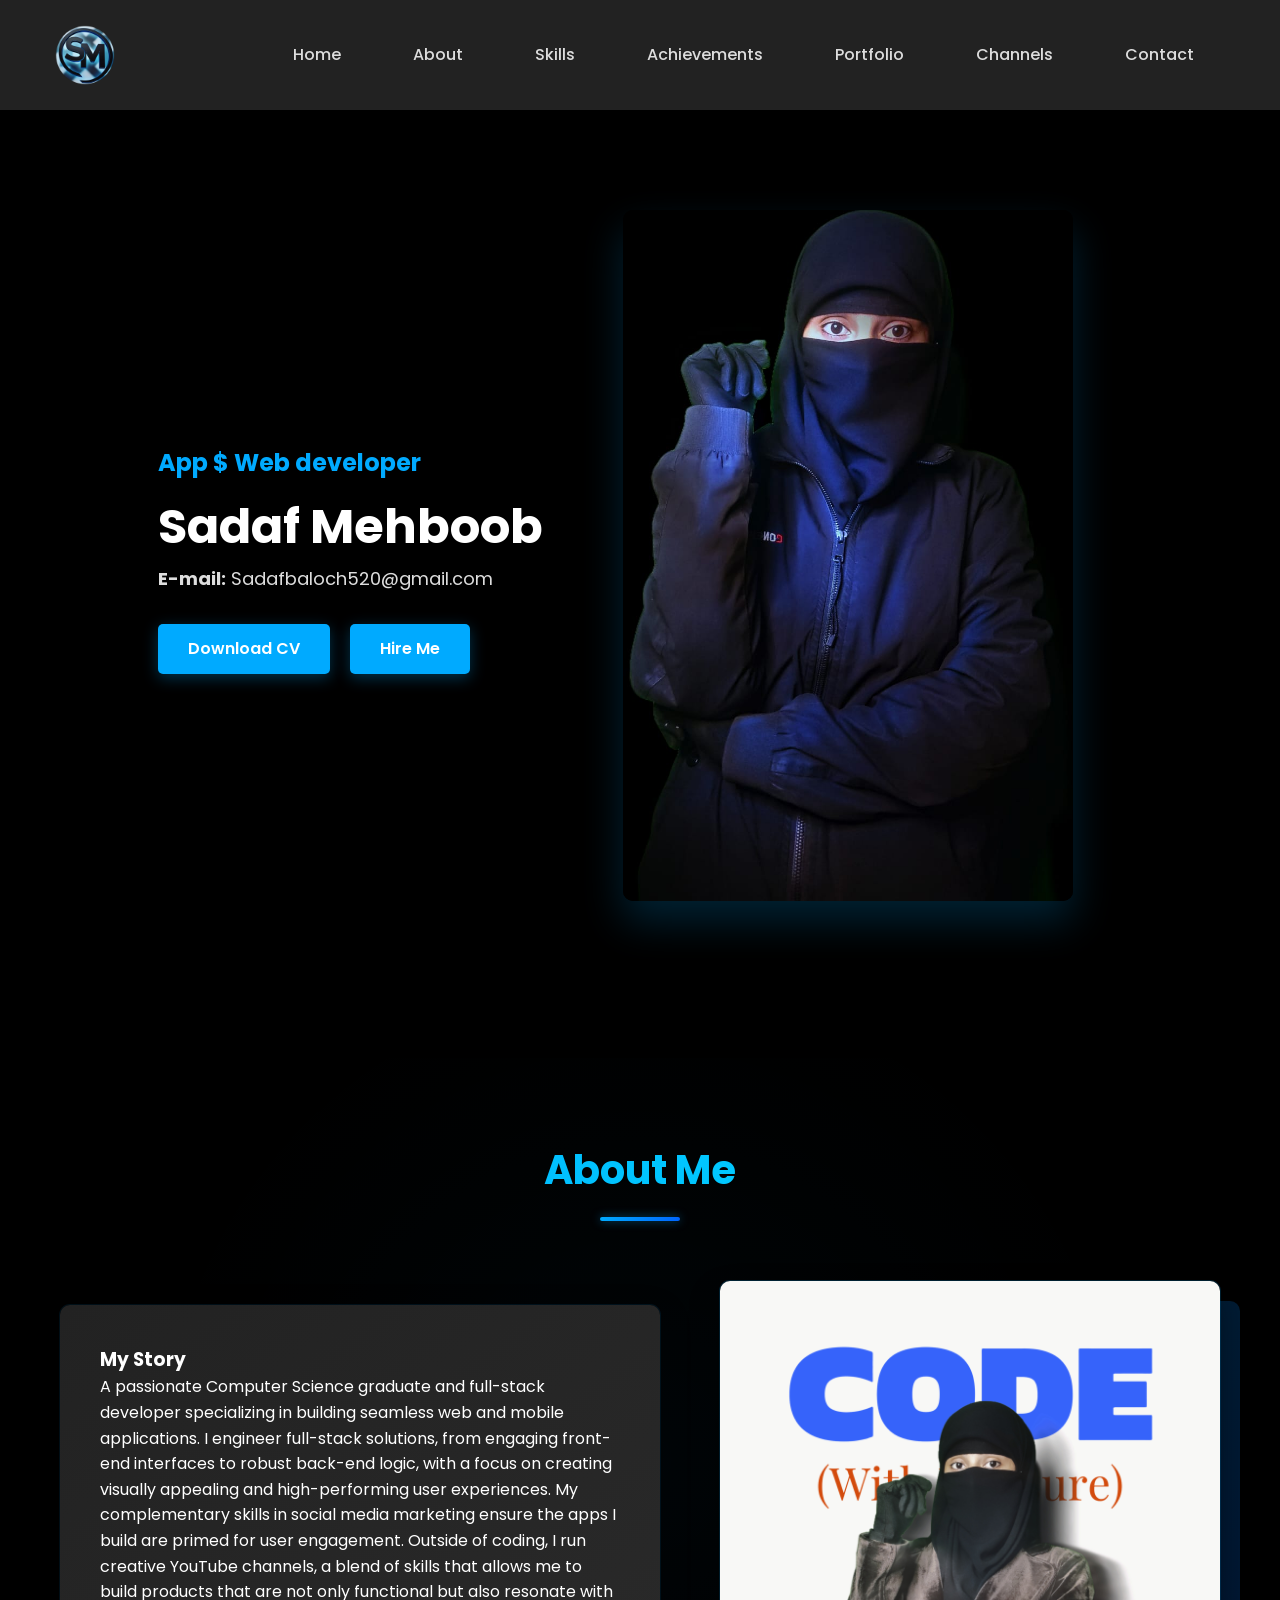
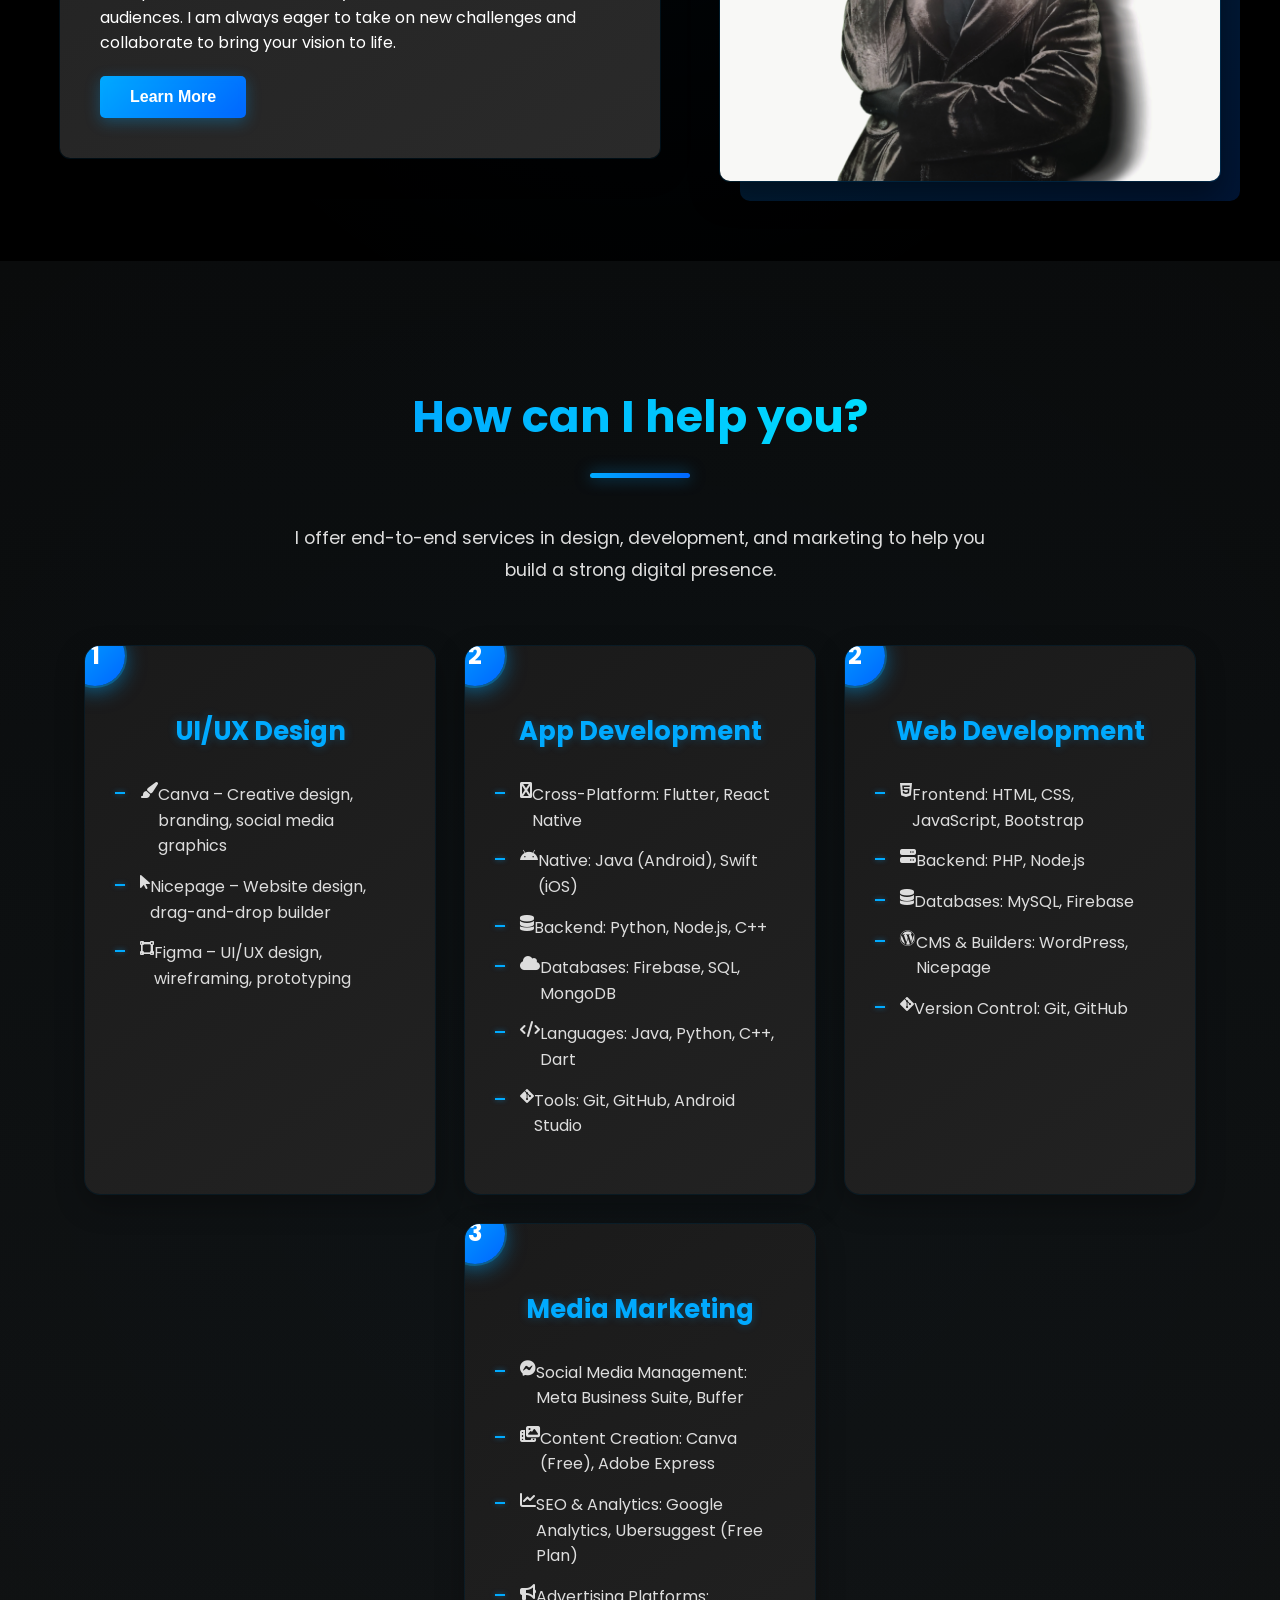
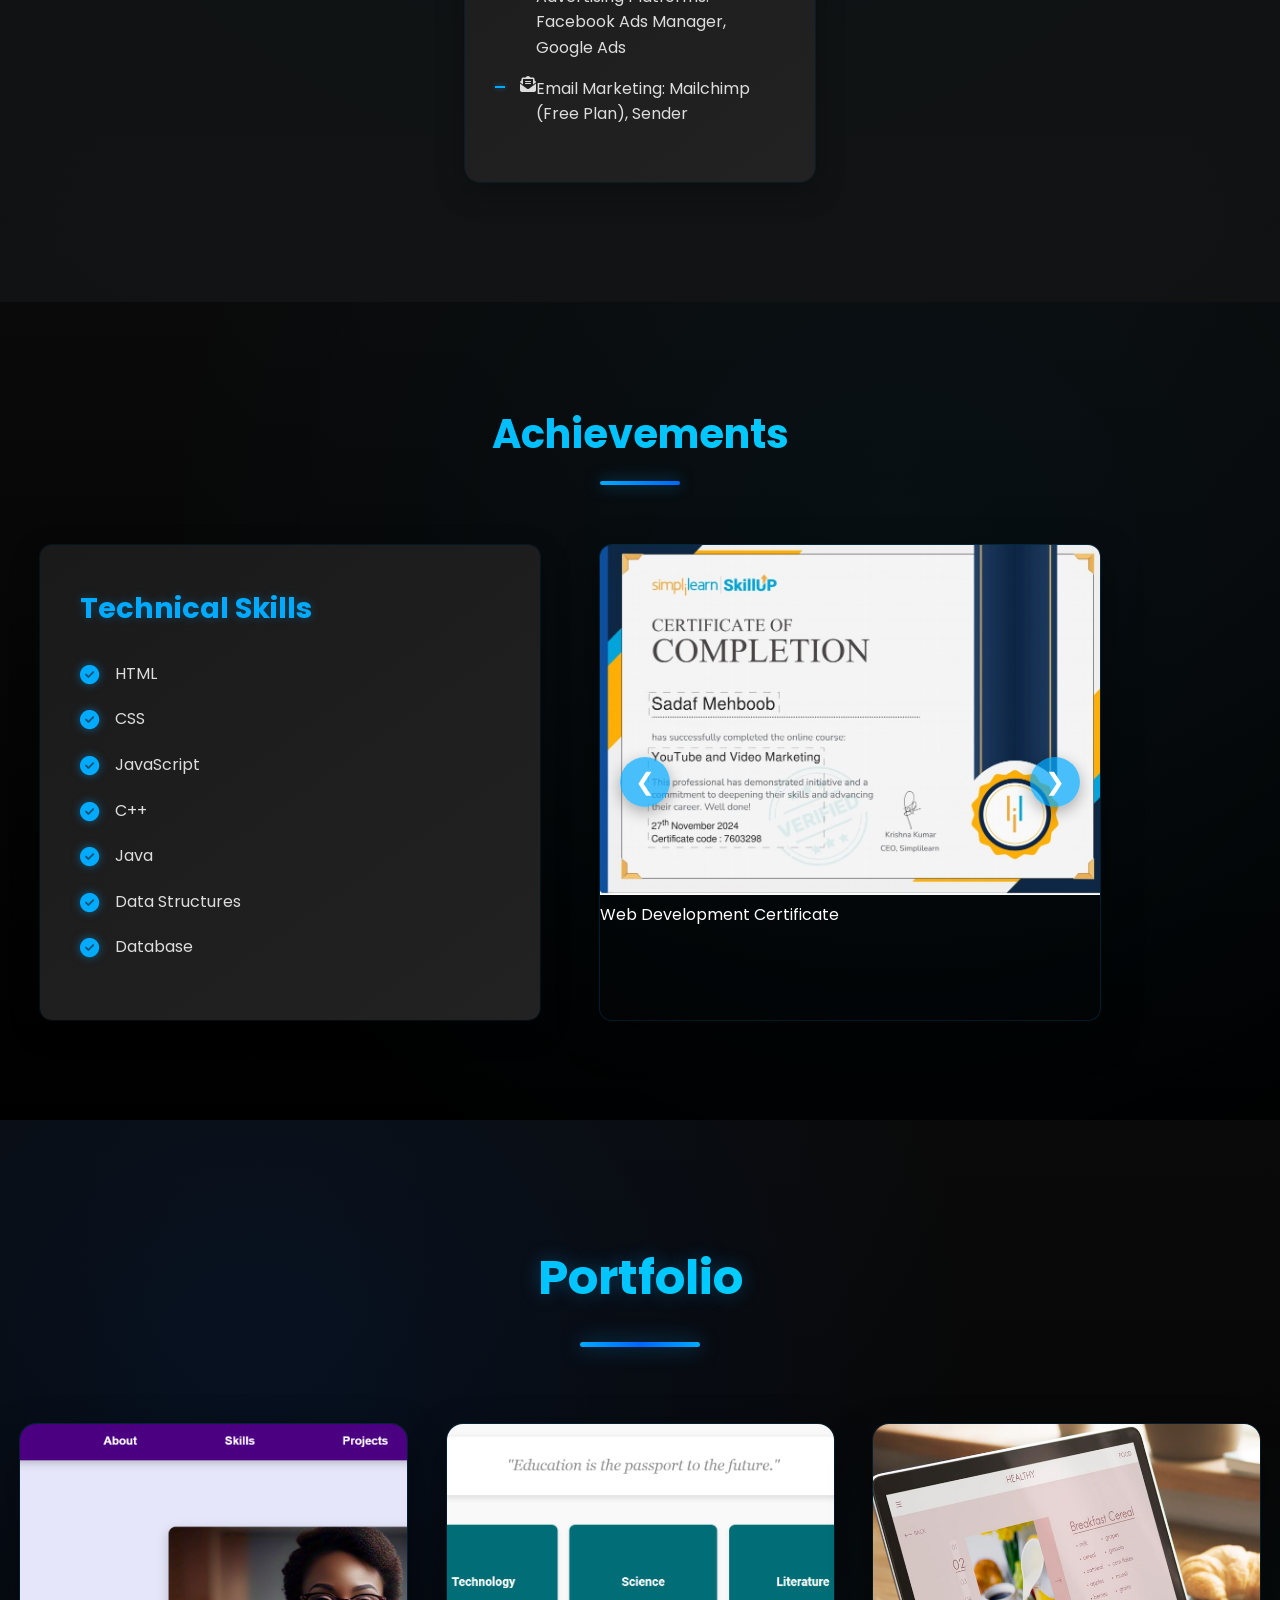
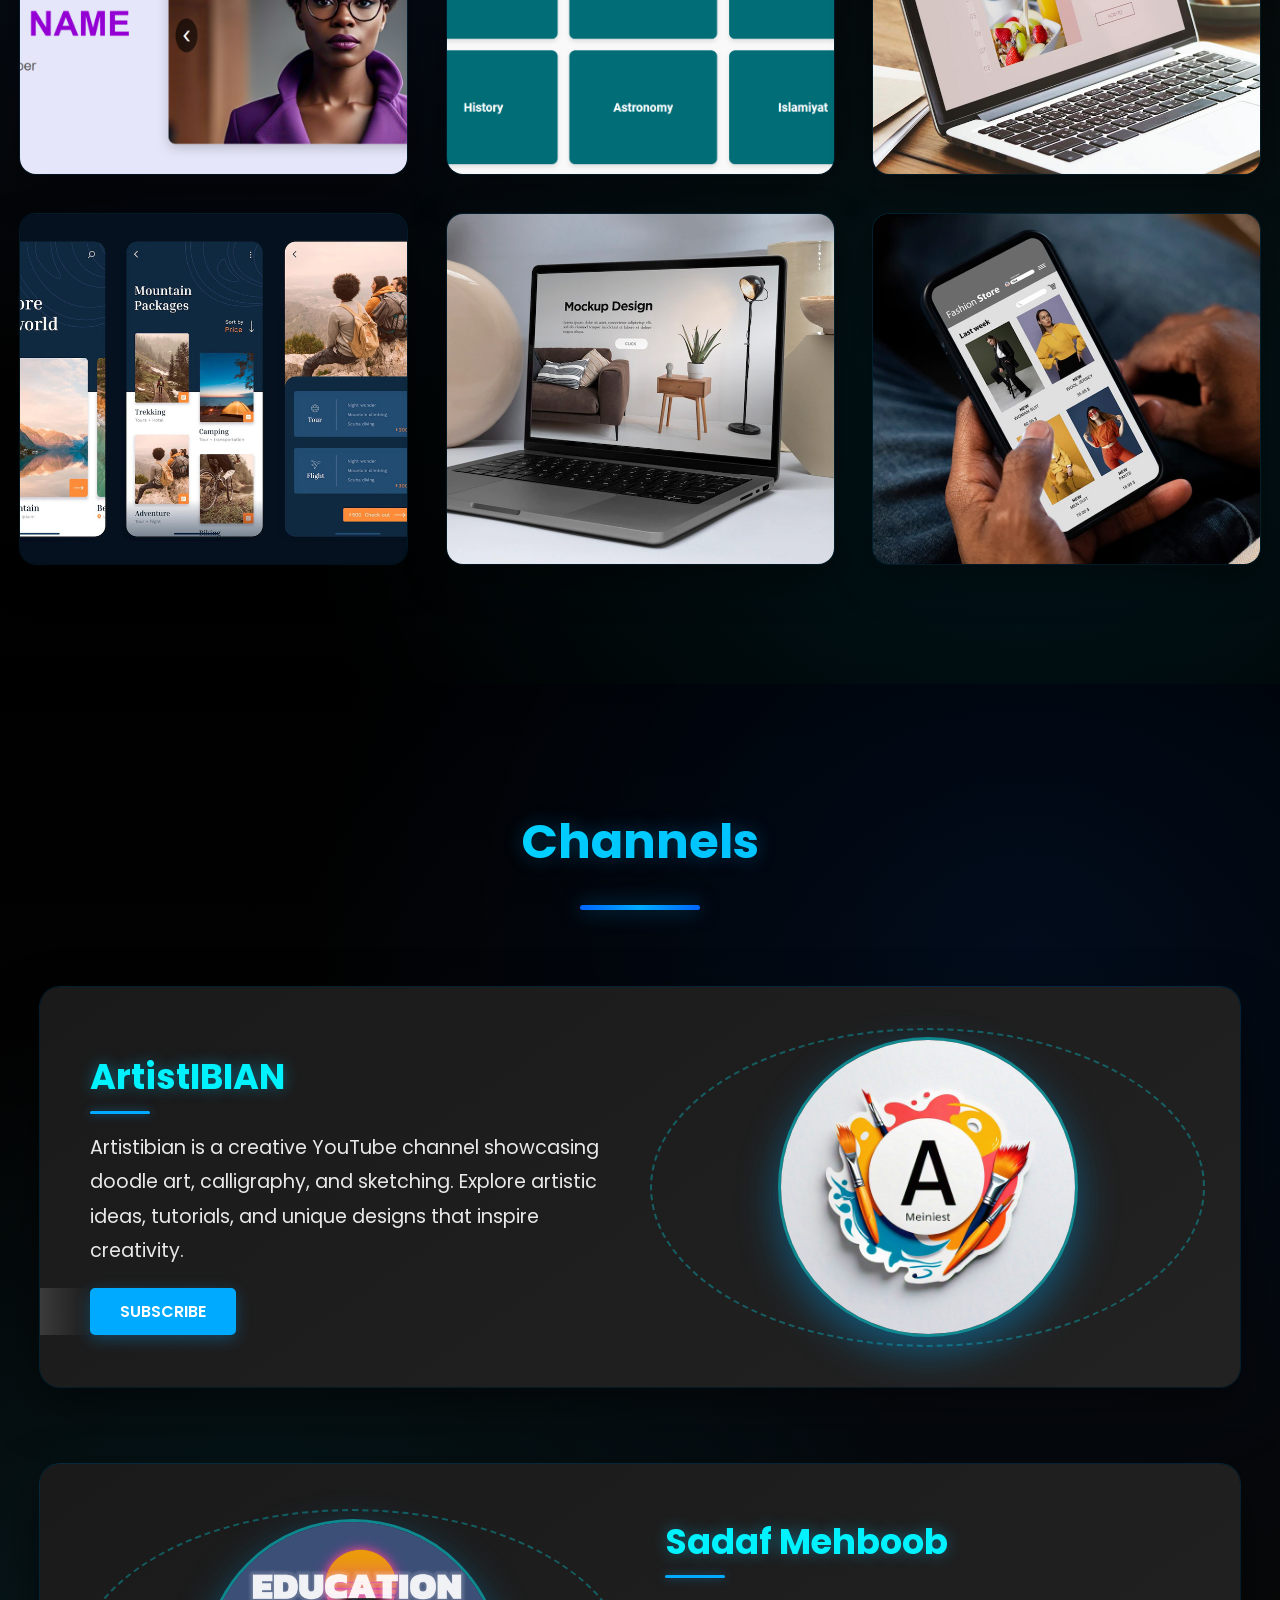
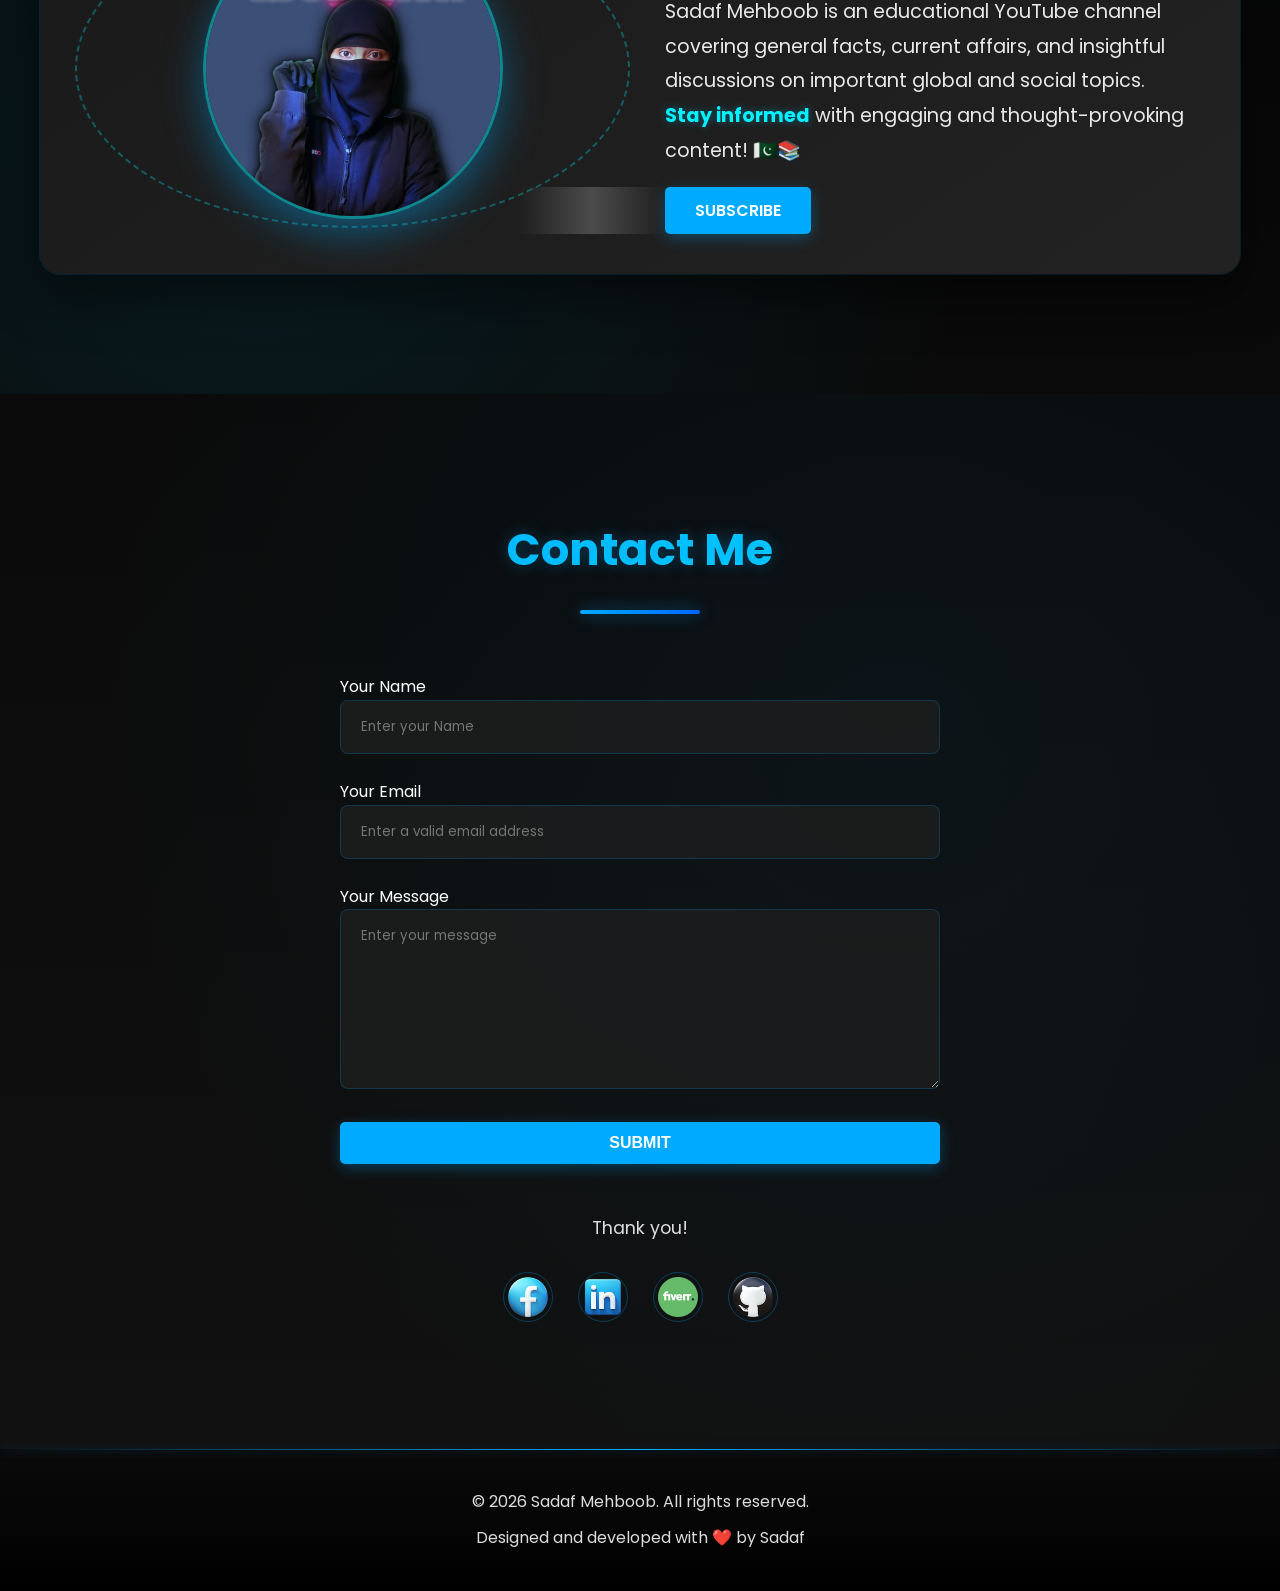
==== commit 3630bce5: "Updated index.html" ====
--- a/index.html
+++ b/index.html
@@ -104,6 +104,21 @@
               </div>
           </div>
 
+
+        <div class="service-box">
+    <div class="service-number" aria-hidden="true">2</div>
+    <div class="service-content">
+        <h3>App Development</h3>
+        <ul>
+            <li><i class="fab fa-mobile-alt" aria-hidden="true"></i> Cross-Platform: Flutter, React Native</li>
+            <li><i class="fab fa-android" aria-hidden="true"></i> Native: Java (Android), Swift (iOS)</li>
+            <li><i class="fas fa-database" aria-hidden="true"></i> Backend: Python, Node.js, C++</li>
+            <li><i class="fas fa-cloud" aria-hidden="true"></i> Databases: Firebase, SQL, MongoDB</li>
+            <li><i class="fas fa-code" aria-hidden="true"></i> Languages: Java, Python, C++, Dart</li>
+            <li><i class="fab fa-git-alt" aria-hidden="true"></i> Tools: Git, GitHub, Android Studio</li>
+        </ul>
+    </div>
+</div>
           <div class="service-box">
               <div class="service-number" aria-hidden="true">2</div>
               <div class="service-content">
@@ -317,3 +332,4 @@
 
 
 
+
